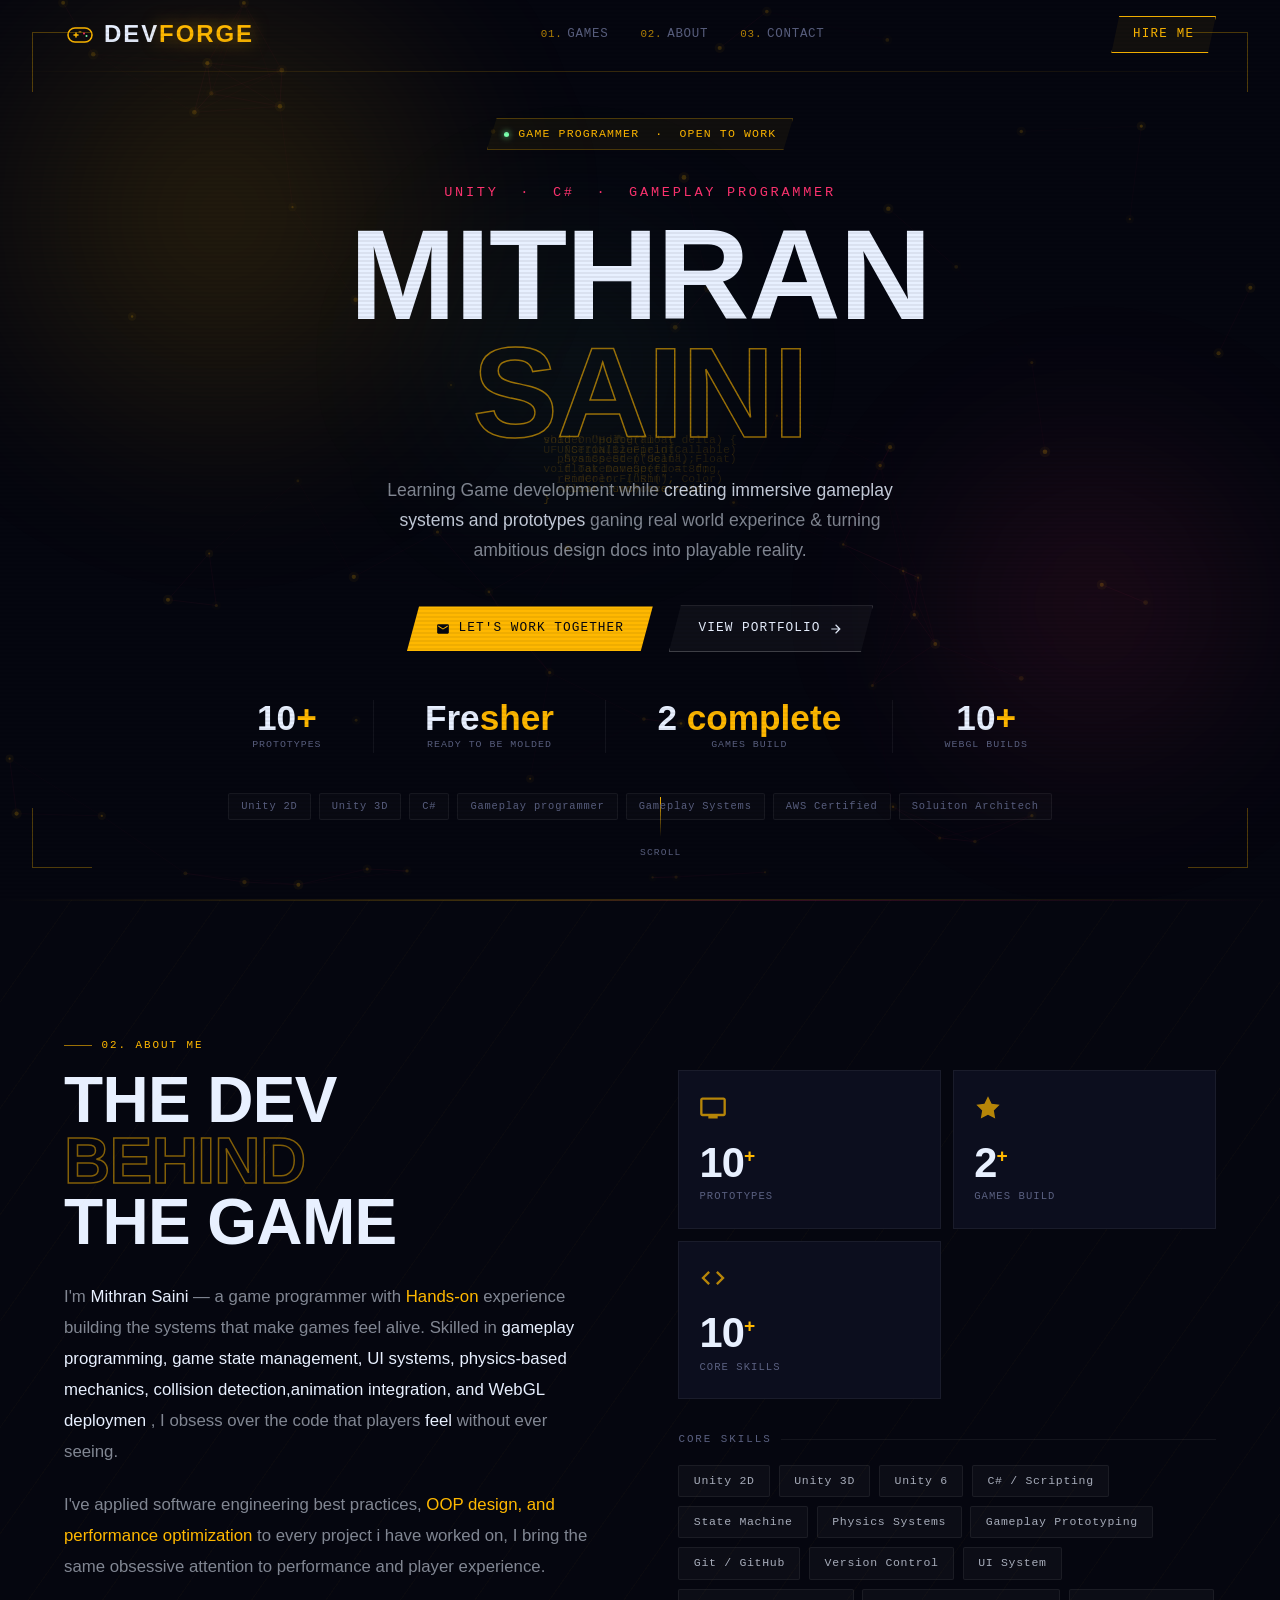
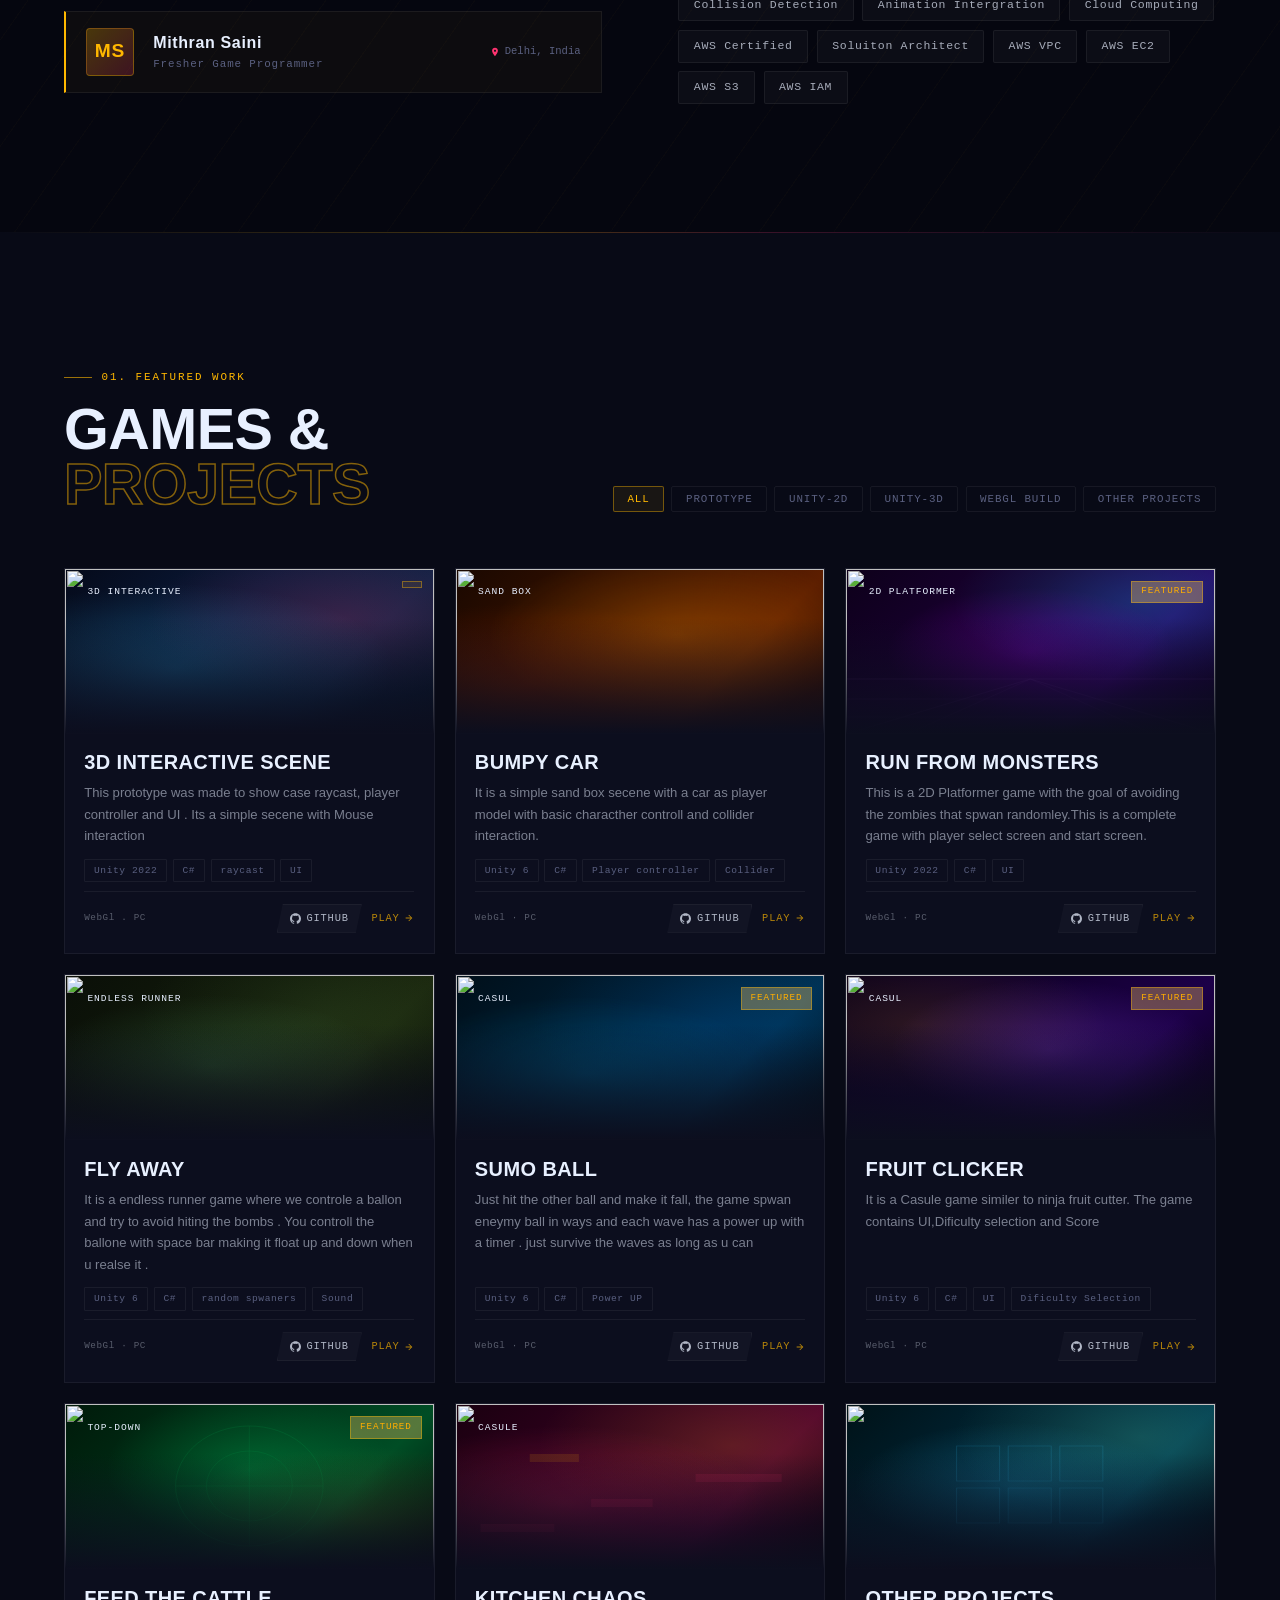
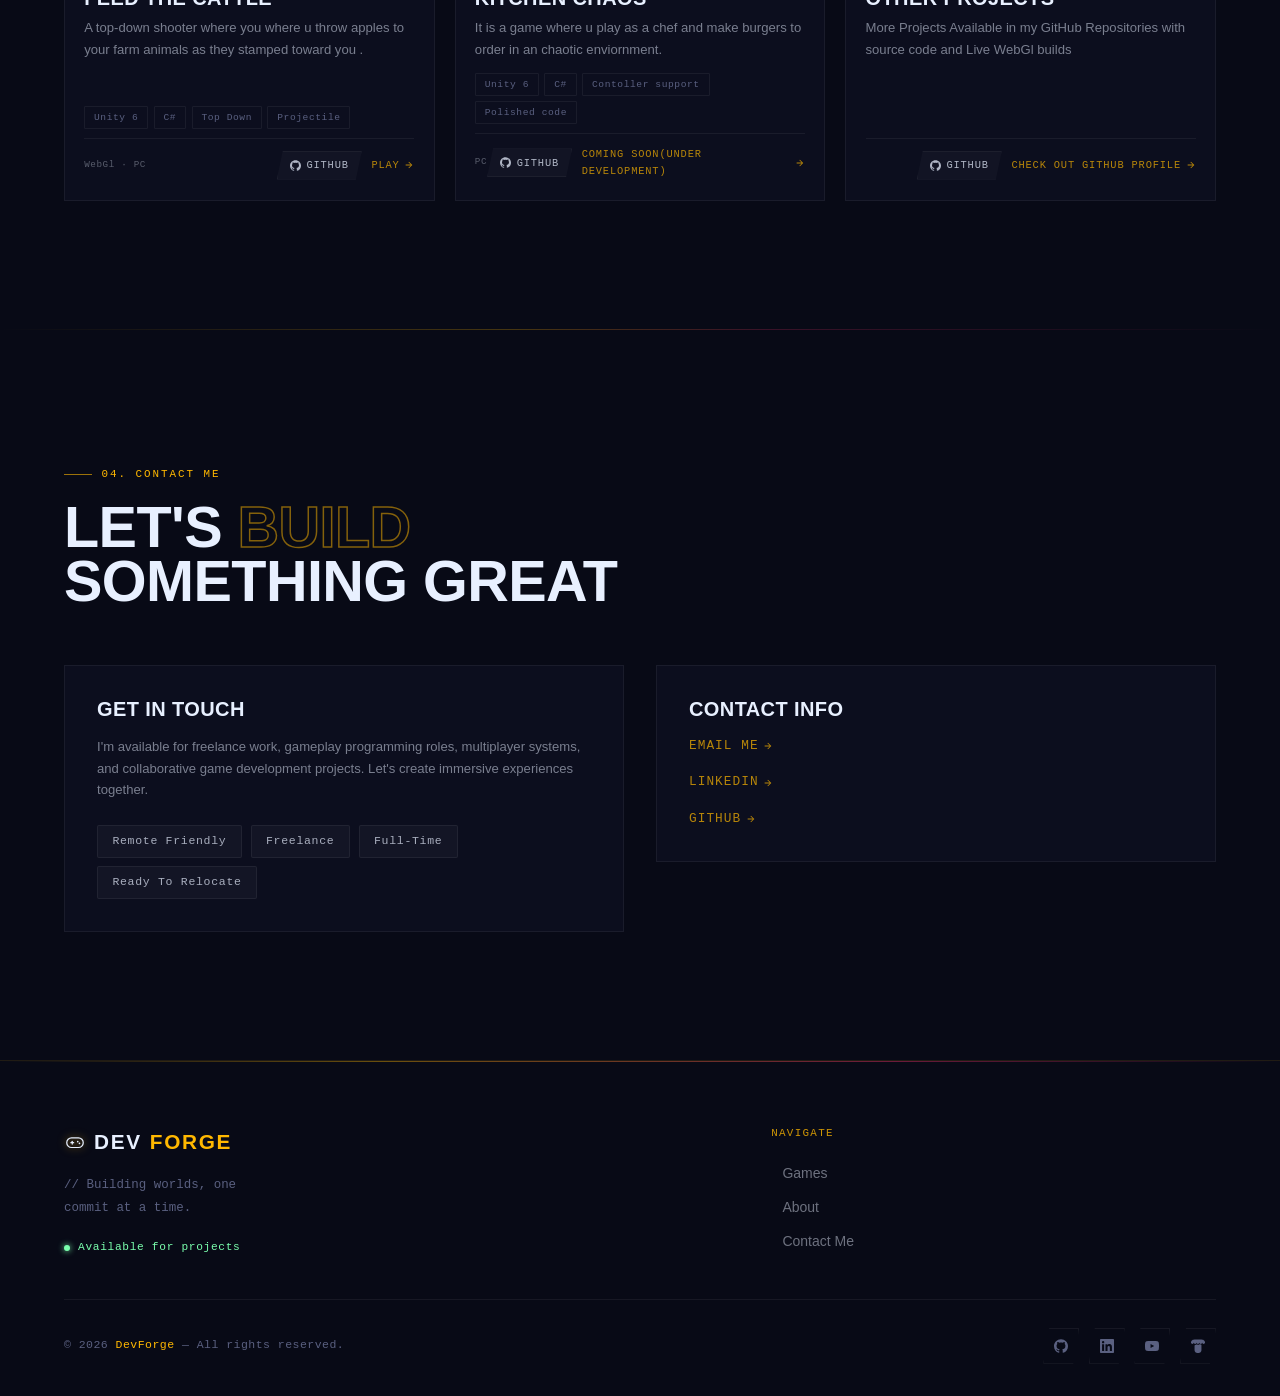
==== Game Developer Portfolio.html @ 1f2008fb "added files" ====
<!DOCTYPE html>
<!-- saved from url=(0036)file:///D:/Opera_Download/Index.html -->
<html lang="en"><head><meta http-equiv="Content-Type" content="text/html; charset=UTF-8">
    
    <meta name="viewport" content="width=device-width, initial-scale=1.0">
    <title>Game Developer Portfolio</title>
    <link rel="preconnect" href="https://fonts.googleapis.com/">
    <link rel="preconnect" href="https://fonts.gstatic.com/" crossorigin="">
    <link href="file:///D:/Opera_Download/Game%20Developer%20Portfolio_files/css2" rel="stylesheet">

    <style>
      *,
      *::before,
      *::after {
        box-sizing: border-box;
        margin: 0;
        padding: 0;
      }

      :root {
        --bg: #05060f;
        --bg-2: #080a16;
        --bg-3: #0c0e1e;
        --accent: #ffb800;
        --accent-2: #ff3370;
        --accent-3: #7affad;
        --white: #e8f0ff;
        --muted: #5a6080;
        --border: rgba(255, 184, 0, 0.1);
        --border-w: rgba(255, 255, 255, 0.06);
        --font-head: "Rajdhani", sans-serif;
        --font-body: "Exo 2", sans-serif;
        --font-mono: "IBM Plex Mono", monospace;
        --nav-h: 70px;
      }

      html {
        scroll-behavior: smooth;
      }

      body {
        background: var(--bg);
        color: var(--white);
        font-family: var(--font-body);
        font-size: 16px;
        line-height: 1.6;
        overflow-x: hidden;
        -webkit-font-smoothing: antialiased;
      }

      /* ─── Scanlines overlay ─── */
      body::before {
        content: "";
        position: fixed;
        inset: 0;
        background: repeating-linear-gradient(
          0deg,
          transparent,
          transparent 2px,
          rgba(0, 0, 0, 0.06) 2px,
          rgba(0, 0, 0, 0.06) 4px
        );
        pointer-events: none;
        z-index: 9998;
      }

      /* ─── Corner bracket utility ─── */
      .bracket {
        position: relative;
      }
      .bracket::before,
      .bracket::after {
        content: "";
        position: absolute;
        width: 10px;
        height: 10px;
        border-color: var(--accent);
        border-style: solid;
        opacity: 0.5;
      }
      .bracket::before {
        top: 0;
        left: 0;
        border-width: 1px 0 0 1px;
      }
      .bracket::after {
        bottom: 0;
        right: 0;
        border-width: 0 1px 1px 0;
      }

      /* ═══════════════════════════════
       NAVBAR
    ═══════════════════════════════ */
      .navbar {
        position: fixed;
        top: 0;
        left: 0;
        right: 0;
        height: var(--nav-h);
        z-index: 1000;
        display: flex;
        align-items: center;
        justify-content: space-between;
        padding: 0 clamp(1.25rem, 5vw, 4rem);
        transition:
          background 0.4s,
          border-color 0.4s;
        border-bottom: 1px solid transparent;
      }

      .navbar.scrolled {
        background: rgba(5, 6, 15, 0.88);
        backdrop-filter: blur(20px);
        -webkit-backdrop-filter: blur(20px);
        border-color: var(--border);
      }

      /* ── Logo ── */
      .nav-logo {
        font-family: var(--font-head);
        font-size: 1.5rem;
        font-weight: 700;
        letter-spacing: 0.08em;
        text-transform: uppercase;
        text-decoration: none;
        color: var(--white);
        display: flex;
        align-items: center;
        gap: 0.5rem;
      }

      .logo-icon {
        width: 32px;
        height: 32px;
        position: relative;
        flex-shrink: 0;
      }
      .logo-icon svg {
        width: 100%;
        height: 100%;
      }

      .nav-logo .accent-text {
        color: var(--accent);
        text-shadow: 0 0 18px rgba(255, 184, 0, 0.5);
      }

      /* ── Links ── */
      .nav-links {
        display: flex;
        align-items: center;
        gap: 2rem;
        list-style: none;
      }
      .nav-links a {
        font-family: var(--font-mono);
        font-size: 0.78rem;
        font-weight: 400;
        letter-spacing: 0.06em;
        text-transform: uppercase;
        text-decoration: none;
        color: var(--muted);
        display: flex;
        align-items: center;
        gap: 0.3rem;
        transition: color 0.25s;
      }
      .nav-links a .num {
        color: var(--accent);
        opacity: 0.7;
        font-size: 0.68rem;
      }
      .nav-links a:hover {
        color: var(--white);
      }
      .nav-links a:hover .num {
        opacity: 1;
      }

      /* ── CTA ── */
      .nav-cta {
        font-family: var(--font-mono);
        font-size: 0.78rem;
        font-weight: 500;
        letter-spacing: 0.1em;
        text-transform: uppercase;
        text-decoration: none;
        color: var(--accent);
        padding: 0.5rem 1.3rem;
        border: 1px solid var(--accent);
        background: rgba(255, 184, 0, 0.06);
        clip-path: polygon(8px 0%, 100% 0%, calc(100% - 8px) 100%, 0% 100%);
        transition:
          background 0.25s,
          box-shadow 0.25s,
          transform 0.2s;
      }
      .nav-cta:hover {
        background: rgba(255, 184, 0, 0.15);
        box-shadow:
          0 0 20px rgba(255, 184, 0, 0.25),
          inset 0 0 20px rgba(255, 184, 0, 0.05);
        transform: translateY(-1px);
      }

      /* ── Hamburger ── */
      .hamburger {
        display: none;
        flex-direction: column;
        justify-content: center;
        gap: 5px;
        cursor: pointer;
        padding: 0.5rem;
        background: none;
        border: none;
      }
      .hamburger span {
        display: block;
        height: 1.5px;
        background: var(--white);
        border-radius: 0;
        transition:
          transform 0.3s,
          opacity 0.3s,
          width 0.3s;
        transform-origin: center;
      }
      .hamburger span:nth-child(1) {
        width: 22px;
      }
      .hamburger span:nth-child(2) {
        width: 15px;
      }
      .hamburger span:nth-child(3) {
        width: 22px;
      }
      .hamburger.open span:nth-child(1) {
        transform: translateY(6.5px) rotate(45deg);
        width: 22px;
      }
      .hamburger.open span:nth-child(2) {
        opacity: 0;
      }
      .hamburger.open span:nth-child(3) {
        transform: translateY(-6.5px) rotate(-45deg);
      }

      /* ── Mobile menu ── */
      .mobile-menu {
        display: none;
        position: fixed;
        inset: var(--nav-h) 0 0 0;
        background: rgba(5, 6, 15, 0.97);
        backdrop-filter: blur(24px);
        flex-direction: column;
        align-items: center;
        justify-content: center;
        gap: 2rem;
        z-index: 999;
        opacity: 0;
        transform: translateY(-10px);
        transition:
          opacity 0.3s,
          transform 0.3s;
        pointer-events: none;
      }
      .mobile-menu.open {
        opacity: 1;
        transform: none;
        pointer-events: auto;
      }
      .mobile-menu a {
        font-family: var(--font-head);
        font-size: 2.2rem;
        font-weight: 700;
        letter-spacing: 0.06em;
        text-transform: uppercase;
        text-decoration: none;
        color: var(--white);
        transition:
          color 0.2s,
          text-shadow 0.2s;
      }
      .mobile-menu a:hover {
        color: var(--accent);
        text-shadow: 0 0 20px rgba(255, 184, 0, 0.4);
      }

      /* ═══════════════════════════════
       HERO
    ═══════════════════════════════ */
      .hero {
        position: relative;
        min-height: 100svh;
        display: flex;
        align-items: center;
        justify-content: center;
        overflow: hidden;
        padding: calc(var(--nav-h) + 2rem) clamp(1.25rem, 5vw, 4rem) 4rem;
      }

      /* Hex dot grid canvas bg */
      .hero-canvas {
        position: absolute;
        inset: 0;
        width: 100%;
        height: 100%;
        opacity: 0.35;
      }

      /* Glow blobs */
      .hero-glow {
        position: absolute;
        border-radius: 50%;
        pointer-events: none;
      }
      .hero-glow-1 {
        width: min(700px, 100vw);
        height: min(700px, 100vw);
        background: radial-gradient(
          circle,
          rgba(255, 184, 0, 0.14) 0%,
          transparent 65%
        );
        top: -15%;
        left: -10%;
        filter: blur(60px);
        animation: ghover1 16s ease-in-out infinite alternate;
      }
      .hero-glow-2 {
        width: min(500px, 90vw);
        height: min(500px, 90vw);
        background: radial-gradient(
          circle,
          rgba(255, 51, 112, 0.12) 0%,
          transparent 65%
        );
        bottom: 5%;
        right: -5%;
        filter: blur(70px);
        animation: ghover2 20s ease-in-out infinite alternate;
      }
      .hero-glow-3 {
        width: min(400px, 80vw);
        height: min(400px, 80vw);
        background: radial-gradient(
          circle,
          rgba(122, 255, 173, 0.08) 0%,
          transparent 65%
        );
        top: 40%;
        left: 45%;
        transform: translate(-50%, -50%);
        filter: blur(80px);
        animation: ghover3 25s ease-in-out infinite alternate;
      }

      @keyframes ghover1 {
        from {
          transform: translate(0, 0);
        }
        to {
          transform: translate(40px, 50px);
        }
      }
      @keyframes ghover2 {
        from {
          transform: translate(0, 0);
        }
        to {
          transform: translate(-50px, -30px);
        }
      }
      @keyframes ghover3 {
        from {
          transform: translate(-50%, -50%) scale(1);
        }
        to {
          transform: translate(-45%, -55%) scale(1.2);
        }
      }

      /* Corner decorations */
      .hero-corner {
        position: absolute;
        width: 60px;
        height: 60px;
        border-color: rgba(255, 184, 0, 0.3);
        border-style: solid;
        pointer-events: none;
      }
      .hero-corner.tl {
        top: 2rem;
        left: 2rem;
        border-width: 1px 0 0 1px;
      }
      .hero-corner.tr {
        top: 2rem;
        right: 2rem;
        border-width: 1px 1px 0 0;
      }
      .hero-corner.bl {
        bottom: 2rem;
        left: 2rem;
        border-width: 0 0 1px 1px;
      }
      .hero-corner.br {
        bottom: 2rem;
        right: 2rem;
        border-width: 0 1px 1px 0;
      }

      /* Horizontal rule lines */
      .hero-hline {
        position: absolute;
        left: 0;
        right: 0;
        height: 1px;
        background: linear-gradient(
          90deg,
          transparent,
          rgba(255, 184, 0, 0.2),
          transparent
        );
        pointer-events: none;
      }
      .hero-hline.top {
        top: calc(var(--nav-h) + 1px);
      }
      .hero-hline.bot {
        bottom: 0;
      }

      /* ── Floating code fragments ── */
      .hero-code-frag {
        position: absolute;
        font-family: var(--font-mono);
        font-size: clamp(0.55rem, 1vw, 0.72rem);
        color: rgba(255, 184, 0, 0.12);
        pointer-events: none;
        white-space: nowrap;
        line-height: 1.7;
        animation: fragFloat 18s ease-in-out infinite alternate;
      }
      .hero-code-frag:nth-child(1) {
        top: 18%;
        left: 3%;
        animation-duration: 20s;
      }
      .hero-code-frag:nth-child(2) {
        top: 62%;
        left: 2%;
        animation-duration: 24s;
        animation-delay: -6s;
      }
      .hero-code-frag:nth-child(3) {
        top: 22%;
        right: 3%;
        animation-duration: 22s;
        animation-delay: -4s;
      }
      .hero-code-frag:nth-child(4) {
        top: 68%;
        right: 2%;
        animation-duration: 19s;
        animation-delay: -10s;
      }
      @keyframes fragFloat {
        from {
          transform: translateY(0px);
          opacity: 0.7;
        }
        to {
          transform: translateY(-18px);
          opacity: 1;
        }
      }

      /* ── Scroll indicator ── */
      .hero-scroll {
        position: absolute;
        bottom: 2.5rem;
        left: 50%;
        transform: translateX(-50%);
        display: flex;
        flex-direction: column;
        align-items: center;
        gap: 0.5rem;
        font-family: var(--font-mono);
        font-size: 0.6rem;
        letter-spacing: 0.12em;
        text-transform: uppercase;
        color: var(--muted);
        animation: fadeInUp 0.8s ease 1.6s both;
      }
      .scroll-line {
        width: 1px;
        height: 40px;
        background: linear-gradient(to bottom, var(--accent), transparent);
        animation: scrollPulse 1.8s ease-in-out infinite;
      }
      @keyframes scrollPulse {
        0%,
        100% {
          opacity: 0.3;
          transform: scaleY(1);
        }
        50% {
          opacity: 1;
          transform: scaleY(1.1);
        }
      }

      /* ── Hero content wrapper ── */
      .hero-content {
        position: relative;
        z-index: 2;
        display: flex;
        flex-direction: column;
        align-items: center;
        text-align: center;
        max-width: 860px;
        width: 100%;
        gap: 0;
      }

      /* ── Badge ── */
      .hero-badge {
        display: inline-flex;
        align-items: center;
        gap: 0.6rem;
        font-family: var(--font-mono);
        font-size: 0.72rem;
        letter-spacing: 0.1em;
        text-transform: uppercase;
        color: var(--accent);
        border: 1px solid rgba(255, 184, 0, 0.25);
        padding: 0.38rem 1rem;
        background: rgba(255, 184, 0, 0.05);
        clip-path: polygon(10px 0%, 100% 0%, calc(100% - 10px) 100%, 0% 100%);
        margin-bottom: 2rem;
        animation: fadeInDown 0.7s ease 0.1s both;
      }
      .hero-badge-dot {
        width: 5px;
        height: 5px;
        border-radius: 50%;
        background: var(--accent-3);
        box-shadow: 0 0 6px var(--accent-3);
        animation: blink 1.8s ease-in-out infinite;
      }

      /* ── Eyebrow role label ── */
      .hero-role {
        font-family: var(--font-mono);
        font-size: clamp(0.7rem, 1.5vw, 0.85rem);
        color: var(--accent-2);
        letter-spacing: 0.2em;
        text-transform: uppercase;
        margin-bottom: 0.75rem;
        animation: fadeInUp 0.7s ease 0.25s both;
      }

      /* ── Name headline ── */
      .hero-name {
        font-family: var(--font-head);
        font-size: clamp(3.8rem, 10vw, 9rem);
        font-weight: 700;
        line-height: 0.92;
        letter-spacing: -0.01em;
        text-transform: uppercase;
        color: var(--white);
        margin-bottom: 1.5rem;
        animation: fadeInUp 0.8s ease 0.35s both;
      }
      .hero-name .line-1 {
        display: block;
      }
      .hero-name .line-2 {
        display: block;
        -webkit-text-stroke: 1.5px rgba(255, 184, 0, 0.6);
        color: transparent;
        position: relative;
      }
      /* Glitch flicker on last name */
      .hero-name .line-2 {
        animation:
          fadeInUp 0.8s ease 0.35s both,
          glitch 6s ease 2s infinite;
      }
      @keyframes glitch {
        0%,
        94%,
        100% {
          -webkit-text-stroke-color: rgba(255, 184, 0, 0.6);
          transform: none;
        }
        95% {
          -webkit-text-stroke-color: rgba(255, 51, 112, 0.9);
          transform: translate(-2px, 0);
        }
        96% {
          -webkit-text-stroke-color: rgba(122, 255, 173, 0.9);
          transform: translate(2px, 0);
        }
        97% {
          -webkit-text-stroke-color: rgba(255, 184, 0, 0.6);
          transform: none;
        }
      }

      /* ── One-liner description ── */
      .hero-desc {
        font-family: var(--font-body);
        font-size: clamp(0.95rem, 2vw, 1.1rem);
        font-weight: 300;
        color: rgba(232, 240, 255, 0.55);
        max-width: 56ch;
        line-height: 1.7;
        margin-bottom: 2.5rem;
        animation: fadeInUp 0.7s ease 0.55s both;
      }
      .hero-desc em {
        font-style: normal;
        color: rgba(232, 240, 255, 0.85);
        font-weight: 400;
      }

      /* ── Buttons ── */
      .hero-btns {
        display: flex;
        align-items: center;
        gap: 1rem;
        flex-wrap: wrap;
        justify-content: center;
        margin-bottom: 3rem;
        animation: fadeInUp 0.7s ease 0.7s both;
      }

      .btn-primary {
        display: inline-flex;
        align-items: center;
        gap: 0.55rem;
        font-family: var(--font-mono);
        font-size: 0.8rem;
        font-weight: 500;
        letter-spacing: 0.08em;
        text-transform: uppercase;
        text-decoration: none;
        color: var(--bg);
        background: var(--accent);
        padding: 0.75rem 1.8rem;
        clip-path: polygon(12px 0%, 100% 0%, calc(100% - 12px) 100%, 0% 100%);
        transition:
          background 0.25s,
          box-shadow 0.25s,
          transform 0.2s;
        position: relative;
        overflow: hidden;
      }
      .btn-primary::before {
        content: "";
        position: absolute;
        inset: 0;
        background: linear-gradient(
          135deg,
          rgba(255, 255, 255, 0.2),
          transparent
        );
        opacity: 0;
        transition: opacity 0.25s;
      }
      .btn-primary:hover {
        background: #ffc933;
        box-shadow:
          0 0 30px rgba(255, 184, 0, 0.45),
          0 0 60px rgba(255, 184, 0, 0.15);
        transform: translateY(-2px);
      }
      .btn-primary:hover::before {
        opacity: 1;
      }

      .btn-secondary {
        display: inline-flex;
        align-items: center;
        gap: 0.55rem;
        font-family: var(--font-mono);
        font-size: 0.8rem;
        font-weight: 500;
        letter-spacing: 0.08em;
        text-transform: uppercase;
        text-decoration: none;
        color: var(--white);
        border: 1px solid rgba(255, 255, 255, 0.2);
        padding: 0.75rem 1.8rem;
        clip-path: polygon(12px 0%, 100% 0%, calc(100% - 12px) 100%, 0% 100%);
        background: rgba(255, 255, 255, 0.04);
        transition:
          border-color 0.25s,
          background 0.25s,
          transform 0.2s;
      }
      .btn-secondary:hover {
        border-color: rgba(255, 255, 255, 0.5);
        background: rgba(255, 255, 255, 0.08);
        transform: translateY(-2px);
      }
      .btn-icon {
        width: 14px;
        height: 14px;
        flex-shrink: 0;
        fill: currentColor;
      }

      /* ── Tech tags row ── */
      .hero-tags {
        display: flex;
        flex-wrap: wrap;
        justify-content: center;
        gap: 0.5rem;
        animation: fadeInUp 0.7s ease 0.9s both;
      }
      .hero-tag {
        font-family: var(--font-mono);
        font-size: 0.65rem;
        letter-spacing: 0.08em;
        color: var(--muted);
        border: 1px solid var(--border-w);
        padding: 0.28rem 0.75rem;
        border-radius: 2px;
        background: rgba(255, 255, 255, 0.02);
        transition:
          color 0.2s,
          border-color 0.2s;
      }
      .hero-tag:hover {
        color: var(--accent);
        border-color: rgba(255, 184, 0, 0.3);
      }

      /* ── Stats row ── */
      .hero-stats {
        display: flex;
        gap: clamp(1.5rem, 4vw, 3.5rem);
        flex-wrap: wrap;
        justify-content: center;
        margin-bottom: 2.5rem;
        animation: fadeInUp 0.7s ease 0.8s both;
      }
      .stat-item {
        display: flex;
        flex-direction: column;
        align-items: center;
        gap: 0.1rem;
      }
      .stat-num {
        font-family: var(--font-head);
        font-size: clamp(1.6rem, 3vw, 2.2rem);
        font-weight: 700;
        color: var(--white);
        line-height: 1;
      }
      .stat-num .stat-accent {
        color: var(--accent);
      }
      .stat-label {
        font-family: var(--font-mono);
        font-size: 0.62rem;
        color: var(--muted);
        letter-spacing: 0.1em;
        text-transform: uppercase;
      }
      .stat-divider {
        width: 1px;
        align-self: stretch;
        background: var(--border-w);
      }

      /* ── Shared fade animations ── */
      @keyframes fadeInDown {
        from {
          opacity: 0;
          transform: translateY(-16px);
        }
        to {
          opacity: 1;
          transform: translateY(0);
        }
      }
      @keyframes fadeInUp {
        from {
          opacity: 0;
          transform: translateY(20px);
        }
        to {
          opacity: 1;
          transform: translateY(0);
        }
      }

      /* ── Responsive ── */
      @media (max-width: 640px) {
        .hero-name {
          letter-spacing: -0.02em;
        }
        .hero-code-frag {
          display: none;
        }
        .stat-divider {
          display: none;
        }
        .hero-stats {
          gap: 1.5rem;
        }
        .btn-primary,
        .btn-secondary {
          font-size: 0.72rem;
          padding: 0.65rem 1.3rem;
        }
      }

      /* ═══════════════════════════════
       ABOUT
    ═══════════════════════════════ */
      .about {
        position: relative;
        padding: clamp(5rem, 10vw, 9rem) clamp(1.25rem, 5vw, 4rem);
        overflow: hidden;
      }

      /* faint diagonal stripe texture */
      .about::before {
        content: "";
        position: absolute;
        inset: 0;
        background: repeating-linear-gradient(
          -55deg,
          transparent,
          transparent 60px,
          rgba(255, 184, 0, 0.018) 60px,
          rgba(255, 184, 0, 0.018) 61px
        );
        pointer-events: none;
      }

      /* top separator line */
      .about::after {
        content: "";
        position: absolute;
        top: 0;
        left: 0;
        right: 0;
        height: 1px;
        background: linear-gradient(
          90deg,
          transparent,
          rgba(255, 184, 0, 0.25) 40%,
          rgba(255, 51, 112, 0.2) 60%,
          transparent
        );
      }

      .about-inner {
        max-width: 1200px;
        margin: 0 auto;
      }

      /* ── Section label ── */
      .section-label {
        display: inline-flex;
        align-items: center;
        gap: 0.6rem;
        font-family: var(--font-mono);
        font-size: 0.68rem;
        letter-spacing: 0.18em;
        text-transform: uppercase;
        color: var(--accent);
        margin-bottom: 1rem;
        opacity: 0;
        transform: translateY(14px);
        transition:
          opacity 0.6s ease,
          transform 0.6s ease;
      }
      .section-label.in-view {
        opacity: 1;
        transform: none;
      }
      .section-label::before {
        content: "";
        display: block;
        width: 28px;
        height: 1px;
        background: var(--accent);
        opacity: 0.6;
      }

      /* ── Two-column layout ── */
      .about-grid {
        display: grid;
        grid-template-columns: 1fr 1fr;
        gap: clamp(3rem, 6vw, 7rem);
        align-items: start;
      }

      /* ── Left: bio ── */
      .about-left {
      }

      .about-heading {
        font-family: var(--font-head);
        font-size: clamp(2.4rem, 5vw, 4rem);
        font-weight: 700;
        line-height: 0.95;
        letter-spacing: -0.01em;
        text-transform: uppercase;
        margin-bottom: 1.75rem;
        opacity: 0;
        transform: translateY(18px);
        transition:
          opacity 0.65s ease 0.1s,
          transform 0.65s ease 0.1s;
      }
      .about-heading.in-view {
        opacity: 1;
        transform: none;
      }
      .about-heading .outline {
        -webkit-text-stroke: 1.5px rgba(255, 184, 0, 0.5);
        color: transparent;
      }

      .about-bio {
        font-family: var(--font-body);
        font-size: clamp(0.95rem, 1.6vw, 1.05rem);
        font-weight: 300;
        color: rgba(232, 240, 255, 0.55);
        line-height: 1.85;
        margin-bottom: 1.4rem;
        opacity: 0;
        transform: translateY(16px);
        transition:
          opacity 0.65s ease 0.2s,
          transform 0.65s ease 0.2s;
      }
      .about-bio.in-view {
        opacity: 1;
        transform: none;
      }
      .about-bio em {
        font-style: normal;
        color: var(--white);
        font-weight: 400;
      }
      .about-bio strong {
        color: var(--accent);
        font-weight: 500;
      }

      /* Signature / identity strip */
      .about-identity {
        display: flex;
        align-items: center;
        gap: 1.2rem;
        padding: 1rem 1.25rem;
        border: 1px solid var(--border-w);
        border-left: 2px solid var(--accent);
        background: rgba(255, 184, 0, 0.03);
        margin-top: 1.75rem;
        opacity: 0;
        transform: translateY(14px);
        transition:
          opacity 0.6s ease 0.35s,
          transform 0.6s ease 0.35s;
      }
      .about-identity.in-view {
        opacity: 1;
        transform: none;
      }
      .about-avatar {
        width: 48px;
        height: 48px;
        border-radius: 4px;
        background: linear-gradient(
          135deg,
          rgba(255, 184, 0, 0.25),
          rgba(255, 51, 112, 0.2)
        );
        border: 1px solid rgba(255, 184, 0, 0.3);
        display: grid;
        place-items: center;
        flex-shrink: 0;
        font-family: var(--font-head);
        font-size: 1.2rem;
        font-weight: 700;
        color: var(--accent);
        letter-spacing: 0.04em;
      }
      .about-identity-text {
      }
      .about-identity-name {
        font-family: var(--font-head);
        font-size: 1rem;
        font-weight: 700;
        letter-spacing: 0.04em;
        color: var(--white);
      }
      .about-identity-role {
        font-family: var(--font-mono);
        font-size: 0.68rem;
        color: var(--muted);
        letter-spacing: 0.08em;
      }
      .about-identity-loc {
        margin-left: auto;
        font-family: var(--font-mono);
        font-size: 0.66rem;
        color: var(--muted);
        display: flex;
        align-items: center;
        gap: 0.3rem;
      }
      .about-identity-loc svg {
        width: 10px;
        height: 10px;
        fill: var(--accent-2);
        flex-shrink: 0;
      }

      /* ── Right: stats + skills ── */
      .about-right {
      }

      /* Project / stat cards */
      .about-stat-grid {
        display: grid;
        grid-template-columns: 1fr 1fr;
        gap: 0.75rem;
        margin-bottom: 2rem;
      }

      .stat-card {
        position: relative;
        padding: 1.4rem 1.25rem;
        border: 1px solid var(--border-w);
        background: var(--bg-3);
        overflow: hidden;
        opacity: 0;
        transform: translateY(18px);
        transition:
          opacity 0.55s ease,
          transform 0.55s ease,
          border-color 0.25s,
          box-shadow 0.25s;
        cursor: default;
      }
      .stat-card.in-view {
        opacity: 1;
        transform: none;
      }
      .stat-card:nth-child(1) {
        transition-delay: 0.1s;
      }
      .stat-card:nth-child(2) {
        transition-delay: 0.2s;
      }
      .stat-card:nth-child(3) {
        transition-delay: 0.3s;
      }
      .stat-card:nth-child(4) {
        transition-delay: 0.4s;
      }

      .stat-card:hover {
        border-color: rgba(255, 184, 0, 0.2);
        box-shadow:
          0 0 24px rgba(255, 184, 0, 0.06),
          inset 0 0 24px rgba(255, 184, 0, 0.03);
      }
      /* accent bar */
      .stat-card::before {
        content: "";
        position: absolute;
        top: 0;
        left: 0;
        right: 0;
        height: 2px;
        background: linear-gradient(90deg, var(--accent), transparent);
        opacity: 0;
        transition: opacity 0.3s;
      }
      .stat-card:hover::before {
        opacity: 1;
      }
      /* corner glow */
      .stat-card::after {
        content: "";
        position: absolute;
        bottom: -20px;
        right: -20px;
        width: 80px;
        height: 80px;
        border-radius: 50%;
        background: radial-gradient(
          circle,
          rgba(255, 184, 0, 0.08),
          transparent 70%
        );
        opacity: 0;
        transition: opacity 0.3s;
      }
      .stat-card:hover::after {
        opacity: 1;
      }

      .stat-card-icon {
        width: 28px;
        height: 28px;
        margin-bottom: 0.8rem;
        fill: var(--accent);
        opacity: 0.7;
      }
      .stat-card-num {
        font-family: var(--font-head);
        font-size: 2.6rem;
        font-weight: 700;
        line-height: 1;
        color: var(--white);
        letter-spacing: -0.02em;
      }
      .stat-card-num sup {
        font-size: 1.2rem;
        color: var(--accent);
        vertical-align: super;
        font-weight: 600;
      }
      .stat-card-label {
        font-family: var(--font-mono);
        font-size: 0.66rem;
        letter-spacing: 0.1em;
        text-transform: uppercase;
        color: var(--muted);
        margin-top: 0.3rem;
      }

      /* ── Skills list ── */
      .skills-heading {
        font-family: var(--font-mono);
        font-size: 0.68rem;
        letter-spacing: 0.18em;
        text-transform: uppercase;
        color: var(--muted);
        margin-bottom: 1rem;
        display: flex;
        align-items: center;
        gap: 0.6rem;
        opacity: 0;
        transform: translateY(10px);
        transition:
          opacity 0.5s ease 0.45s,
          transform 0.5s ease 0.45s;
      }
      .skills-heading.in-view {
        opacity: 1;
        transform: none;
      }
      .skills-heading::after {
        content: "";
        flex: 1;
        height: 1px;
        background: var(--border-w);
      }

      .skills-list {
        display: flex;
        flex-wrap: wrap;
        gap: 0.55rem;
        opacity: 0;
        transform: translateY(10px);
        transition:
          opacity 0.55s ease 0.5s,
          transform 0.55s ease 0.5s;
      }
      .skills-list.in-view {
        opacity: 1;
        transform: none;
      }

      .skill-pill {
        font-family: var(--font-mono);
        font-size: 0.72rem;
        letter-spacing: 0.06em;
        color: rgba(232, 240, 255, 0.7);
        border: 1px solid var(--border-w);
        padding: 0.38rem 0.9rem;
        background: rgba(255, 255, 255, 0.03);
        border-radius: 2px;
        transition:
          color 0.2s,
          border-color 0.2s,
          background 0.2s;
        cursor: default;
      }
      .skill-pill:hover {
        color: var(--accent);
        border-color: rgba(255, 184, 0, 0.35);
        background: rgba(255, 184, 0, 0.06);
      }

      /* ── Responsive ── */
      @media (max-width: 860px) {
        .about-grid {
          grid-template-columns: 1fr;
          gap: 3rem;
        }
      }

      /* ═══════════════════════════════
       PROJECTS
    ═══════════════════════════════ */
      .projects {
        position: relative;
        padding: clamp(5rem, 10vw, 9rem) clamp(1.25rem, 5vw, 4rem);
        background: var(--bg-2);
        overflow: hidden;
      }
      .projects::after {
        content: "";
        position: absolute;
        top: 0;
        left: 0;
        right: 0;
        height: 1px;
        background: linear-gradient(
          90deg,
          transparent,
          rgba(255, 184, 0, 0.25) 40%,
          rgba(255, 51, 112, 0.2) 60%,
          transparent
        );
      }
      .projects-inner {
        max-width: 1200px;
        margin: 0 auto;
      }

      .projects-header {
        display: flex;
        align-items: flex-end;
        justify-content: space-between;
        gap: 1.5rem;
        flex-wrap: wrap;
        margin-bottom: 3.5rem;
      }
      .projects-heading {
        font-family: var(--font-head);
        font-size: clamp(2.2rem, 4.5vw, 3.6rem);
        font-weight: 700;
        line-height: 0.95;
        letter-spacing: -0.01em;
        text-transform: uppercase;
        opacity: 0;
        transform: translateY(18px);
        transition:
          opacity 0.65s ease 0.1s,
          transform 0.65s ease 0.1s;
      }
      .projects-heading.in-view {
        opacity: 1;
        transform: none;
      }
      .projects-heading .outline {
        -webkit-text-stroke: 1.5px rgba(255, 184, 0, 0.5);
        color: transparent;
      }

      .projects-filter {
        display: flex;
        gap: 0.45rem;
        flex-wrap: wrap;
        opacity: 0;
        transform: translateY(12px);
        transition:
          opacity 0.55s ease 0.25s,
          transform 0.55s ease 0.25s;
      }
      .projects-filter.in-view {
        opacity: 1;
        transform: none;
      }
      .filter-btn {
        font-family: var(--font-mono);
        font-size: 0.68rem;
        letter-spacing: 0.08em;
        text-transform: uppercase;
        color: var(--muted);
        border: 1px solid var(--border-w);
        background: none;
        padding: 0.35rem 0.85rem;
        cursor: pointer;
        border-radius: 2px;
        transition:
          color 0.2s,
          border-color 0.2s,
          background 0.2s;
      }
      .filter-btn:hover,
      .filter-btn.active {
        color: var(--accent);
        border-color: rgba(255, 184, 0, 0.4);
        background: rgba(255, 184, 0, 0.07);
      }

      /* ── Project cards grid ── */
      .projects-grid {
        display: grid;
        grid-template-columns: repeat(3, 1fr);
        gap: 1.25rem;
      }
      @media (max-width: 960px) {
        .projects-grid {
          grid-template-columns: repeat(2, 1fr);
        }
      }
      @media (max-width: 560px) {
        .projects-grid {
          grid-template-columns: 1fr;
        }
      }

      .project-card {
        background: var(--bg-3);
        border: 1px solid var(--border-w);
        overflow: hidden;
        display: flex;
        flex-direction: column;
        opacity: 0;
        transform: translateY(22px);
        transition:
          opacity 0.55s ease,
          transform 0.55s ease,
          border-color 0.25s,
          box-shadow 0.25s;
        cursor: default;
      }
      .project-card.in-view {
        opacity: 1;
        transform: none;
      }
      .project-card:nth-child(1) {
        transition-delay: 0.05s;
      }
      .project-card:nth-child(2) {
        transition-delay: 0.12s;
      }
      .project-card:nth-child(3) {
        transition-delay: 0.19s;
      }
      .project-card:nth-child(4) {
        transition-delay: 0.26s;
      }
      .project-card:nth-child(5) {
        transition-delay: 0.33s;
      }
      .project-card:nth-child(6) {
        transition-delay: 0.4s;
      }
      .project-card:hover {
        border-color: rgba(255, 184, 0, 0.22);
        box-shadow:
          0 8px 40px rgba(0, 0, 0, 0.4),
          0 0 0 1px rgba(255, 184, 0, 0.06);
        transform: translateY(-4px);
      }
      .project-card.in-view:hover {
        transform: translateY(-4px);
      }

      /* card art / thumbnail */
      .card-art {
        height: 165px;
        position: relative;
        overflow: hidden;
        flex-shrink: 0;
      }
      .card-art-bg {
        position: absolute;
        inset: 0;
        background-size: cover;
        background-position: center;
        transition: transform 0.5s ease;
      }
      .project-card:hover .card-art-bg {
        transform: scale(1.06);
      }
      .card-art-overlay {
        position: absolute;
        inset: 0;
        background: linear-gradient(
          to bottom,
          transparent 30%,
          var(--bg-3) 100%
        );
      }
      .card-genre-badge {
        position: absolute;
        top: 0.75rem;
        left: 0.75rem;
        font-family: var(--font-mono);
        font-size: 0.6rem;
        letter-spacing: 0.1em;
        text-transform: uppercase;
        padding: 0.22rem 0.65rem;
        border-radius: 2px;
        z-index: 11;
      }
      .card-featured {
        position: absolute;
        top: 0.75rem;
        right: 0.75rem;
        font-family: var(--font-mono);
        font-size: 0.58rem;
        letter-spacing: 0.1em;
        color: var(--accent);
        border: 1px solid rgba(255, 184, 0, 0.4);
        padding: 0.18rem 0.55rem;
        background: rgba(255, 184, 0, 0.08);
        z-index: 11;
      }

      /* card body */
      .card-body {
        padding: 1.1rem 1.2rem 1.3rem;
        display: flex;
        flex-direction: column;
        flex: 1;
        gap: 0.55rem;
      }
      .card-title {
        font-family: var(--font-head);
        font-size: 1.25rem;
        font-weight: 700;
        letter-spacing: 0.02em;
        text-transform: uppercase;
        color: var(--white);
        line-height: 1.1;
      }
      .card-desc {
        font-family: var(--font-body);
        font-size: 0.82rem;
        font-weight: 300;
        color: rgba(232, 240, 255, 0.5);
        line-height: 1.65;
        flex: 1;
      }
      .card-tags {
        display: flex;
        flex-wrap: wrap;
        gap: 0.35rem;
        margin-top: 0.2rem;
      }
      .card-tag {
        font-family: var(--font-mono);
        font-size: 0.6rem;
        letter-spacing: 0.06em;
        color: var(--muted);
        border: 1px solid var(--border-w);
        padding: 0.18rem 0.55rem;
        border-radius: 1px;
      }
      .card-footer {
        display: flex;
        align-items: center;
        justify-content: space-between;
        padding-top: 0.75rem;
        border-top: 1px solid var(--border-w);
        margin-top: auto;
      }
      .card-platforms {
        display: flex;
        gap: 0.4rem;
        align-items: center;
      }
      .platform-chip {
        font-family: var(--font-mono);
        font-size: 0.58rem;
        letter-spacing: 0.06em;
        color: rgba(232, 240, 255, 0.35);
      }
      .card-link {
        font-family: var(--font-mono);
        font-size: 0.65rem;
        letter-spacing: 0.08em;
        text-transform: uppercase;
        color: var(--accent);
        text-decoration: none;
        display: flex;
        align-items: center;
        gap: 0.3rem;
        transition:
          gap 0.2s,
          opacity 0.2s;
        opacity: 0.7;
      }
      .card-link:hover {
        gap: 0.5rem;
        opacity: 1;
      }
      .card-link svg {
        width: 10px;
        height: 10px;
        fill: currentColor;
      }
      .card-github {
        display: inline-flex;
        align-items: center;
        gap: 0.35rem;
        font-family: var(--font-mono);
        font-size: 0.65rem;
        letter-spacing: 0.08em;
        text-transform: uppercase;
        color: var(--white);
        text-decoration: none;
        padding: 0.32rem 0.75rem;
        border: 1px solid var(--border-w);
        background: rgba(255, 255, 255, 0.04);
        clip-path: polygon(6px 0%, 100% 0%, calc(100% - 6px) 100%, 0% 100%);
        transition:
          color 0.2s,
          border-color 0.2s,
          background 0.2s,
          box-shadow 0.2s;
        opacity: 0.75;
      }
      .card-github:hover {
        color: var(--accent);
        border-color: rgba(255, 184, 0, 0.4);
        background: rgba(255, 184, 0, 0.08);
        box-shadow: 0 0 10px rgba(255, 184, 0, 0.15);
        opacity: 1;
      }
      .card-github svg {
        width: 11px;
        height: 11px;
        fill: currentColor;
        flex-shrink: 0;
      }
      .card-footer-actions {
        display: flex;
        align-items: center;
        gap: 0.6rem;
      }

      /* ═══════════════════════════════
       FOOTER
    ═══════════════════════════════ */
      footer {
        background: var(--bg-2);
        border-top: 1px solid var(--border);
        padding: 4rem clamp(1.25rem, 5vw, 4rem) 2rem;
        position: relative;
      }

      footer::before {
        content: "";
        position: absolute;
        top: 0;
        left: 0;
        right: 0;
        height: 1px;
        background: linear-gradient(
          90deg,
          transparent 0%,
          var(--accent) 30%,
          var(--accent-2) 70%,
          transparent 100%
        );
        opacity: 0.4;
      }

      .footer-inner {
        max-width: 1200px;
        margin: 0 auto;
        display: grid;
        grid-template-columns: 1.5fr 1fr;
        gap: 2.5rem;
      }

      /* Brand */
      .footer-brand .logo {
        font-family: var(--font-head);
        font-size: 1.3rem;
        font-weight: 700;
        letter-spacing: 0.08em;
        text-transform: uppercase;
        color: var(--white);
        display: flex;
        align-items: center;
        gap: 0.5rem;
        margin-bottom: 1rem;
        text-decoration: none;
      }
      .footer-brand .logo .accent-text {
        color: var(--accent);
      }
      .footer-brand .logo .logo-icon-sm {
        width: 22px;
        height: 22px;
        fill: var(--accent);
        filter: drop-shadow(0 0 4px rgba(255, 184, 0, 0.6));
      }
      .footer-brand p {
        font-size: 0.875rem;
        color: var(--muted);
        max-width: 24ch;
        line-height: 1.8;
        font-family: var(--font-mono);
        font-size: 0.78rem;
      }

      /* Status badge */
      .status-badge {
        margin-top: 1.25rem;
        display: inline-flex;
        align-items: center;
        gap: 0.5rem;
        font-family: var(--font-mono);
        font-size: 0.7rem;
        color: var(--accent-3);
        letter-spacing: 0.06em;
      }
      .status-dot {
        width: 6px;
        height: 6px;
        border-radius: 50%;
        background: var(--accent-3);
        box-shadow: 0 0 6px var(--accent-3);
        animation: blink 1.8s ease-in-out infinite;
      }
      @keyframes blink {
        0%,
        100% {
          opacity: 1;
        }
        50% {
          opacity: 0.2;
        }
      }

      /* Columns */
      .footer-col h4 {
        font-family: var(--font-mono);
        font-size: 0.68rem;
        font-weight: 500;
        letter-spacing: 0.12em;
        text-transform: uppercase;
        color: var(--accent);
        margin-bottom: 1.2rem;
        opacity: 0.8;
      }
      .footer-col ul {
        list-style: none;
        display: flex;
        flex-direction: column;
        gap: 0.7rem;
      }
      .footer-col a {
        font-size: 0.875rem;
        color: rgba(232, 240, 255, 0.45);
        text-decoration: none;
        transition:
          color 0.2s,
          padding-left 0.2s;
        display: flex;
        align-items: center;
        gap: 0.4rem;
      }
      .footer-col a::before {
        content: "›";
        color: var(--accent);
        opacity: 0;
        font-size: 0.9rem;
        transition: opacity 0.2s;
      }
      .footer-col a:hover {
        color: var(--white);
        padding-left: 0.3rem;
      }
      .footer-col a:hover::before {
        opacity: 0.7;
      }

      /* Bottom bar */
      .footer-bottom {
        max-width: 1200px;
        margin: 2.5rem auto 0;
        padding-top: 1.75rem;
        border-top: 1px solid var(--border-w);
        display: flex;
        align-items: center;
        justify-content: space-between;
        gap: 1rem;
        flex-wrap: wrap;
      }
      .footer-bottom p {
        font-family: var(--font-mono);
        font-size: 0.72rem;
        color: var(--muted);
        letter-spacing: 0.04em;
      }
      .footer-bottom p span {
        color: var(--accent);
      }

      /* Social links */
      .social-links {
        display: flex;
        gap: 0.6rem;
      }
      .social-links a {
        display: grid;
        place-items: center;
        width: 36px;
        height: 36px;
        border: 1px solid var(--border-w);
        color: var(--muted);
        text-decoration: none;
        clip-path: polygon(6px 0%, 100% 0%, calc(100% - 6px) 100%, 0% 100%);
        transition:
          color 0.2s,
          border-color 0.2s,
          background 0.2s,
          box-shadow 0.2s;
      }
      .social-links a:hover {
        color: var(--accent);
        border-color: var(--accent);
        background: rgba(255, 184, 0, 0.08);
        box-shadow: 0 0 12px rgba(255, 184, 0, 0.2);
      }
      .social-links svg {
        width: 14px;
        height: 14px;
        fill: currentColor;
      }

      /* ═══════════════════════════════
       RESPONSIVE
    ═══════════════════════════════ */
      @media (max-width: 900px) {
        .footer-inner {
          grid-template-columns: 1fr;
        }
      }
      @media (max-width: 640px) {
        .nav-links,
        .nav-cta {
          display: none;
        }
        .hamburger {
          display: flex;
        }
        .mobile-menu {
          display: flex;
        }
        .footer-inner {
          grid-template-columns: 1fr;
        }
        .hero-corner {
          display: none;
        }
      }
    </style>
  </head>
  <body>
    <!-- ─── NAVBAR ─── -->
    <nav class="navbar scrolled" id="navbar">
      <a href="file:///D:/Opera_Download/Portfolio_gif.html#" class="nav-logo">
        <span class="logo-icon">
          <!-- Gamepad icon -->
          <svg viewBox="0 0 32 32" fill="none" xmlns="http://www.w3.org/2000/svg">
            <rect x="4" y="10" width="24" height="14" rx="7" fill="none" stroke="#ffb800" stroke-width="1.5"></rect>
            <line x1="10" y1="17" x2="14" y2="17" stroke="#ffb800" stroke-width="1.5" stroke-linecap="round"></line>
            <line x1="12" y1="15" x2="12" y2="19" stroke="#ffb800" stroke-width="1.5" stroke-linecap="round"></line>
            <circle cx="20" cy="15.5" r="1" fill="#ff3370"></circle>
            <circle cx="22.5" cy="18" r="1" fill="#7affad"></circle>
            <rect x="14.5" y="13" width="3" height="1.5" rx=".75" fill="#ffb800" opacity=".5"></rect>
          </svg>
        </span>
        <span>Dev<span class="accent-text">Forge</span></span>
      </a>

      <ul class="nav-links">
        <li>
          <a href="file:///D:/Opera_Download/Portfolio_gif.html#projects"><span class="num">01.</span> Games</a>
        </li>
        <li>
          <a href="file:///D:/Opera_Download/Portfolio_gif.html#about"><span class="num">02.</span> About</a>
        </li>
        <li>
          <a href="file:///D:/Opera_Download/Portfolio_gif.html#contact"><span class="num">03.</span> Contact</a>
        </li>
      </ul>

      <a href="file:///D:/Opera_Download/Portfolio_gif.html#contact" class="nav-cta">Hire Me</a>

      <button class="hamburger" id="hamburger" aria-label="Toggle menu">
        <span></span><span></span><span></span>
      </button>
    </nav>

    <!-- Mobile menu -->
    <div class="mobile-menu" id="mobileMenu">
      <a href="file:///D:/Opera_Download/Portfolio_gif.html#projects" onclick="closeMobile()">Games</a>
      <a href="file:///D:/Opera_Download/Portfolio_gif.html#about" onclick="closeMobile()">About</a>
      <a href="file:///D:/Opera_Download/Portfolio_gif.html#contact" onclick="closeMobile()">Contact</a>
      <a href="file:///D:/Opera_Download/Portfolio_gif.html#contact" onclick="closeMobile()">Hire Me</a>
    </div>

    <!-- ─── HERO ─── -->
    <section class="hero" id="hero">
      <canvas class="hero-canvas" id="heroCanvas" width="1684" height="896"></canvas>
      <div class="hero-glow hero-glow-1"></div>
      <div class="hero-glow hero-glow-2"></div>
      <div class="hero-glow hero-glow-3"></div>
      <div class="hero-corner tl"></div>
      <div class="hero-corner tr"></div>
      <div class="hero-corner bl"></div>
      <div class="hero-corner br"></div>
      <div class="hero-hline top"></div>
      <div class="hero-hline bot"></div>

      <!-- Floating code fragments -->
      <div class="hero-code-frag">
        void OnUpdate(float delta) {<br>&nbsp;&nbsp;physics.Step(delta);<br>&nbsp;&nbsp;renderer.Flush();<br>}
      </div>
      <div class="hero-code-frag">
        [SerializeField]<br>float moveSpeed = 8f;<br>float jumpForce = 14f;
      </div>
      <div class="hero-code-frag">
        UFUNCTION(BlueprintCallable)<br>void TakeDamage(float dmg,<br>&nbsp;&nbsp;AActor*
        src) override;
      </div>
      <div class="hero-code-frag">
        shader "Hologram" {<br>&nbsp;&nbsp;_ScanSpeed ("Scan", Float)<br>&nbsp;&nbsp;_RimColor
        ("Rim", Color)<br>}
      </div>

      <!-- Hero content -->
      <div class="hero-content">
        <div class="hero-badge">
          <span class="hero-badge-dot"></span>
          Game Programmer &nbsp;·&nbsp; Open to Work
        </div>

        <p class="hero-role">
          Unity &nbsp;·&nbsp; C# &nbsp;·&nbsp; Gameplay Programmer
        </p>

        <h1 class="hero-name">
          <span class="line-1">Mithran</span>
          <span class="line-2">Saini</span>
        </h1>

        <p class="hero-desc">
          Learning Game development while
          <em> creating immersive gameplay systems and prototypes</em> ganing
          real world experince &amp; turning ambitious design docs into playable
          reality.
        </p>

        <div class="hero-btns">
          <a href="file:///D:/Opera_Download/Portfolio_gif.html#contact" class="btn-primary">
            <svg class="btn-icon" viewBox="0 0 24 24">
              <path d="M20 4H4c-1.1 0-2 .9-2 2v12c0 1.1.9 2 2 2h16c1.1 0 2-.9 2-2V6c0-1.1-.9-2-2-2zm0 4l-8 5-8-5V6l8 5 8-5v2z"></path>
            </svg>
            Let's Work Together
          </a>
          <a href="file:///D:/Opera_Download/Portfolio_gif.html#projects" class="btn-secondary">
            View Portfolio
            <svg class="btn-icon" viewBox="0 0 24 24">
              <path d="M12 4l-1.41 1.41L16.17 11H4v2h12.17l-5.58 5.59L12 20l8-8z"></path>
            </svg>
          </a>
        </div>

        <div class="hero-stats">
          <div class="stat-item">
            <span class="stat-num">10<span class="stat-accent">+</span></span>
            <span class="stat-label">Prototypes</span>
          </div>
          <div class="stat-divider"></div>
          <div class="stat-item">
            <span class="stat-num">Fre<span class="stat-accent">sher</span></span>
            <span class="stat-label">ready to be molded</span>
          </div>
          <div class="stat-divider"></div>
          <div class="stat-item">
            <span class="stat-num">2<span class="stat-accent"> complete</span></span>
            <span class="stat-label">games build</span>
          </div>
          <div class="stat-divider"></div>
          <div class="stat-item">
            <span class="stat-num">10<span class="stat-accent">+</span></span>
            <span class="stat-label">WebGL builds </span>
          </div>
        </div>

        <div class="hero-tags">
          <span class="hero-tag">Unity 2D</span>
          <span class="hero-tag">Unity 3D</span>
          <span class="hero-tag">C#</span>
          <span class="hero-tag">Gameplay programmer</span>
          <span class="hero-tag">Gameplay Systems</span>
          <span class="hero-tag">AWS Certified</span>
          <span class="hero-tag">Soluiton Architech</span>
        </div>
      </div>

      <div class="hero-scroll">
        <div class="scroll-line"></div>
        Scroll
      </div>
    </section>

    <!-- ─── ABOUT ─── -->
    <section class="about" id="about">
      <div class="about-inner">
        <span class="section-label js-reveal">02. About Me</span>

        <div class="about-grid">
          <!-- ── Left: Bio ── -->
          <div class="about-left">
            <h2 class="about-heading js-reveal">
              The Dev<br>
              <span class="outline">Behind</span><br>
              The Game
            </h2>

            <p class="about-bio js-reveal">
              I'm <em>Mithran Saini</em> — a game programmer with
              <strong>Hands-on</strong> experience building the systems that
              make games feel alive. Skilled in<em>
                gameplay programming, game state management, UI systems,
                physics-based mechanics, collision detection,animation
                integration, and WebGL deploymen
              </em>
              , I obsess over the code that players <em>feel</em> without ever
              seeing.
            </p>
            <p class="about-bio js-reveal" style="transition-delay: 0.28s">
              I've applied software engineering best practices,<strong>
                OOP design, and performance optimization
              </strong>
              to every project i have worked on, I bring the same obsessive
              attention to performance and player experience.
            </p>

            <div class="about-identity js-reveal">
              <div class="about-avatar">MS</div>
              <div class="about-identity-text">
                <div class="about-identity-name">Mithran Saini</div>
                <div class="about-identity-role">Fresher Game Programmer</div>
              </div>
              <div class="about-identity-loc">
                <svg viewBox="0 0 24 24">
                  <path d="M12 2C8.13 2 5 5.13 5 9c0 5.25 7 13 7 13s7-7.75 7-13c0-3.87-3.13-7-7-7zm0 9.5c-1.38 0-2.5-1.12-2.5-2.5s1.12-2.5 2.5-2.5 2.5 1.12 2.5 2.5-1.12 2.5-2.5 2.5z"></path>
                </svg>
                Delhi, India
              </div>
            </div>
          </div>

          <!-- ── Right: Stats + Skills ── -->
          <div class="about-right">
            <!-- Stat cards -->
            <div class="about-stat-grid">
              <div class="stat-card js-reveal">
                <svg class="stat-card-icon" viewBox="0 0 24 24">
                  <path d="M21 3H3c-1.1 0-2 .9-2 2v12c0 1.1.9 2 2 2h5v2h8v-2h5c1.1 0 2-.9 2-2V5c0-1.1-.9-2-2-2zm0 14H3V5h18v12z"></path>
                </svg>
                <div class="stat-card-num">10<sup>+</sup></div>
                <div class="stat-card-label">Prototypes</div>
              </div>

              <div class="stat-card js-reveal">
                <svg class="stat-card-icon" viewBox="0 0 24 24">
                  <path d="M12 2l3.09 6.26L22 9.27l-5 4.87 1.18 6.88L12 17.77l-6.18 3.25L7 14.14 2 9.27l6.91-1.01L12 2z"></path>
                </svg>
                <div class="stat-card-num">2<sup>+</sup></div>
                <div class="stat-card-label">Games build</div>
              </div>

              <div class="stat-card js-reveal">
                <svg class="stat-card-icon" viewBox="0 0 24 24">
                  <path d="M9.4 16.6L4.8 12l4.6-4.6L8 6l-6 6 6 6 1.4-1.4zm5.2 0l4.6-4.6-4.6-4.6L16 6l6 6-6 6-1.4-1.4z"></path>
                </svg>
                <div class="stat-card-num">10<sup>+</sup></div>
                <div class="stat-card-label">Core Skills</div>
              </div>
            </div>

            <!-- Skills -->
            <p class="skills-heading js-reveal">Core Skills</p>

            <div class="skills-list js-reveal">
              <span class="skill-pill">Unity 2D</span>
              <span class="skill-pill">Unity 3D</span>
              <span class="skill-pill">Unity 6</span>
              <span class="skill-pill">C# / Scripting</span>
              <span class="skill-pill">State Machine</span>
              <span class="skill-pill">Physics Systems</span>
              <span class="skill-pill">Gameplay Prototyping</span>
              <span class="skill-pill">Git / GitHub</span>
              <span class="skill-pill">Version Control</span>
              <span class="skill-pill">UI System</span>
              <span class="skill-pill">Collision Detection</span>
              <span class="skill-pill">Animation Intergration</span>
              <span class="skill-pill">Cloud Computing</span>
              <span class="skill-pill">AWS Certified</span>
              <span class="skill-pill">Soluiton Architect</span>
              <span class="skill-pill">AWS VPC</span>
              <span class="skill-pill">AWS EC2</span>
              <span class="skill-pill">AWS S3</span>
              <span class="skill-pill">AWS IAM</span>
            </div>
          </div>
        </div>
      </div>
    </section>

    <!-- ─── PROJECTS ─── -->
    <section class="projects" id="projects">
      <div class="projects-inner">
        <div class="projects-header">
          <div>
            <span class="section-label js-reveal in-view">01. Featured Work</span>
            <h2 class="projects-heading js-reveal in-view">
              Games &amp;<br><span class="outline">Projects</span>
            </h2>
          </div>
          <div class="projects-filter js-reveal in-view" id="projectsFilter">
            <button class="filter-btn active" data-filter="all">All</button>
            <button class="filter-btn" data-filter="prototype">
              Prototype
            </button>
            <button class="filter-btn" data-filter="unity2D">Unity-2D</button>
            <button class="filter-btn" data-filter="unity3D">Unity-3D</button>
            <button class="filter-btn" data-filter="WebGl">WebGl Build</button>
            <button class="filter-btn" data-filter="others">
              Other Projects
            </button>
          </div>
        </div>

        <div class="projects-grid" id="projectsGrid">
          <!-- Card 1: 3D Interactive Scene -->
          <div class="project-card js-reveal in-view" data-tags="unity3D,prototype,WebGl" style="">
            <div class="card-art">
              <div class="card-art-bg" style="
                  background: linear-gradient(
                    135deg,
                    #050a1a 0%,
                    #0a1a3a 40%,
                    #0d2244 70%,
                    #061428 100%
                  );
                "></div>
              <div style="
                  position: absolute;
                  inset: 0;
                  background:
                    radial-gradient(
                      ellipse at 30% 60%,
                      rgba(51, 200, 255, 0.25) 0%,
                      transparent 60%
                    ),
                    radial-gradient(
                      ellipse at 75% 30%,
                      rgba(255, 51, 112, 0.18) 0%,
                      transparent 50%
                    );
                "></div>
              <img src="file:///D:/Opera_Download/Game%20Developer%20Portfolio_files/giphy.gif" alt="" style="
                  position: absolute;
                  inset: 0;
                  width: 100%;
                  height: 100%;
                  object-fit: cover;
                  opacity: 1;
                  z-index: 2;
                ">
              <div class="card-art-overlay" style="z-index: 2"></div>
              <span class="card-genre-badge" style="z-index: 3">3D Interactive</span>
              <span class="card-featured" style="z-index: 3"></span>
            </div>
            <div class="card-body">
              <div class="card-title">3D Interactive Scene</div>
              <p class="card-desc">
                This prototype was made to show case raycast, player controller
                and UI . Its a simple secene with Mouse interaction
              </p>
              <div class="card-tags">
                <span class="card-tag">Unity 2022</span>
                <span class="card-tag">C#</span>
                <span class="card-tag">raycast</span>
                <span class="card-tag">UI</span>
              </div>
              <div class="card-footer">
                <div class="card-platforms">
                  <span class="platform-chip">WebGl</span>
                  <span class="platform-chip">.</span>
                  <span class="platform-chip">PC</span>
                </div>
                <div class="card-footer-actions">
                  <a href="https://github.com/Mithran2003/My-project-1-" target="_blank" rel="noopener" class="card-github">
                    <svg viewBox="0 0 24 24">
                      <path d="M12 .297c-6.63 0-12 5.373-12 12 0 5.303 3.438 9.8 8.205 11.385.6.113.82-.258.82-.577 0-.285-.01-1.04-.015-2.04-3.338.724-4.042-1.61-4.042-1.61C4.422 18.07 3.633 17.7 3.633 17.7c-1.087-.744.084-.729.084-.729 1.205.084 1.838 1.236 1.838 1.236 1.07 1.835 2.809 1.305 3.495.998.108-.776.417-1.305.76-1.605-2.665-.3-5.466-1.332-5.466-5.93 0-1.31.465-2.38 1.235-3.22-.135-.303-.54-1.523.105-3.176 0 0 1.005-.322 3.3 1.23.96-.267 1.98-.399 3-.405 1.02.006 2.04.138 3 .405 2.28-1.552 3.285-1.23 3.285-1.23.645 1.653.24 2.873.12 3.176.765.84 1.23 1.91 1.23 3.22 0 4.61-2.805 5.625-5.475 5.92.42.36.81 1.096.81 2.22 0 1.606-.015 2.896-.015 3.286 0 .315.21.69.825.57C20.565 22.092 24 17.592 24 12.297c0-6.627-5.373-12-12-12"></path>
                    </svg>
                    GitHub
                  </a>
                  <a href="https://mithran2003.github.io/3D-interactive-Scene-live/" class="card-link">Play
                    <svg viewBox="0 0 24 24">
                      <path d="M12 4l-1.41 1.41L16.17 11H4v2h12.17l-5.58 5.59L12 20l8-8z"></path></svg></a>
                </div>
              </div>
            </div>
          </div>

          <!-- Card 2: bumpy Car -->
          <div class="project-card js-reveal in-view" data-tags="unity3D,prototype,WebGl" style="">
            <div class="card-art">
              <div class="card-art-bg" style="
                  background: linear-gradient(
                    135deg,
                    #1a0800 0%,
                    #3a1200 40%,
                    #5c1e00 70%,
                    #2a0a00 100%
                  );
                "></div>
              <div style="
                  position: absolute;
                  inset: 0;
                  background:
                    radial-gradient(
                      ellipse at 60% 40%,
                      rgba(255, 140, 0, 0.3) 0%,
                      transparent 60%
                    ),
                    radial-gradient(
                      ellipse at 20% 70%,
                      rgba(255, 60, 0, 0.2) 0%,
                      transparent 50%
                    );
                "></div>
              <img src="file:///D:/Opera_Download/Game%20Developer%20Portfolio_files/giphy.gif" alt="" style="
                  position: absolute;
                  inset: 0;
                  width: 100%;
                  height: 100%;
                  object-fit: cover;
                  opacity: 1;
                  z-index: 2;
                ">
              <div class="card-art-overlay" style="z-index: 2"></div>
              <span class="card-genre-badge" style="z-index: 3">Sand box</span>
            </div>
            <div class="card-body">
              <div class="card-title">bumpy Car</div>
              <p class="card-desc">
                It is a simple sand box secene with a car as player model with
                basic characther controll and collider interaction.
              </p>
              <div class="card-tags">
                <span class="card-tag">Unity 6</span>
                <span class="card-tag">C#</span>
                <span class="card-tag">Player controller</span>
                <span class="card-tag">Collider</span>
              </div>
              <div class="card-footer">
                <div class="card-platforms">
                  <span class="platform-chip">WebGl</span>
                  <span class="platform-chip">·</span>
                  <span class="platform-chip">PC</span>
                </div>
                <div class="card-footer-actions">
                  <a href="https://github.com/Mithran2003/Prototype-1" target="_blank" rel="noopener" class="card-github">
                    <svg viewBox="0 0 24 24">
                      <path d="M12 .297c-6.63 0-12 5.373-12 12 0 5.303 3.438 9.8 8.205 11.385.6.113.82-.258.82-.577 0-.285-.01-1.04-.015-2.04-3.338.724-4.042-1.61-4.042-1.61C4.422 18.07 3.633 17.7 3.633 17.7c-1.087-.744.084-.729.084-.729 1.205.084 1.838 1.236 1.838 1.236 1.07 1.835 2.809 1.305 3.495.998.108-.776.417-1.305.76-1.605-2.665-.3-5.466-1.332-5.466-5.93 0-1.31.465-2.38 1.235-3.22-.135-.303-.54-1.523.105-3.176 0 0 1.005-.322 3.3 1.23.96-.267 1.98-.399 3-.405 1.02.006 2.04.138 3 .405 2.28-1.552 3.285-1.23 3.285-1.23.645 1.653.24 2.873.12 3.176.765.84 1.23 1.91 1.23 3.22 0 4.61-2.805 5.625-5.475 5.92.42.36.81 1.096.81 2.22 0 1.606-.015 2.896-.015 3.286 0 .315.21.69.825.57C20.565 22.092 24 17.592 24 12.297c0-6.627-5.373-12-12-12"></path>
                    </svg>
                    GitHub
                  </a>
                  <a href="https://mithran2003.github.io/Prototype-1/" class="card-link">Play
                    <svg viewBox="0 0 24 24">
                      <path d="M12 4l-1.41 1.41L16.17 11H4v2h12.17l-5.58 5.59L12 20l8-8z"></path></svg></a>
                </div>
              </div>
            </div>
          </div>

          <!-- Card 3: Run From Monsters -->
          <div class="project-card js-reveal in-view" data-tags="unity2D,WebGl" style="">
            <div class="card-art">
              <div class="card-art-bg" style="
                  background: linear-gradient(
                    135deg,
                    #0d001a 0%,
                    #1a0033 40%,
                    #2a0060 70%,
                    #0a0020 100%
                  );
                "></div>
              <div style="
                  position: absolute;
                  inset: 0;
                  background:
                    radial-gradient(
                      ellipse at 50% 50%,
                      rgba(180, 0, 255, 0.25) 0%,
                      transparent 55%
                    ),
                    radial-gradient(
                      ellipse at 80% 20%,
                      rgba(0, 220, 255, 0.2) 0%,
                      transparent 45%
                    );
                "></div>
              <!-- synthwave grid lines -->
              <svg style="
                  position: absolute;
                  inset: 0;
                  width: 100%;
                  height: 100%;
                  opacity: 0.18;
                " viewBox="0 0 300 165" preserveAspectRatio="none">
                <line x1="0" y1="110" x2="300" y2="110" stroke="#c87aff" stroke-width=".5"></line>
                <line x1="0" y1="130" x2="300" y2="130" stroke="#c87aff" stroke-width=".4"></line>
                <line x1="0" y1="148" x2="300" y2="148" stroke="#c87aff" stroke-width=".3"></line>
                <line x1="150" y1="110" x2="0" y2="165" stroke="#c87aff" stroke-width=".4"></line>
                <line x1="150" y1="110" x2="300" y2="165" stroke="#c87aff" stroke-width=".4"></line>
                <line x1="150" y1="110" x2="50" y2="165" stroke="#c87aff" stroke-width=".3"></line>
                <line x1="150" y1="110" x2="250" y2="165" stroke="#c87aff" stroke-width=".3"></line>
              </svg>
              <img src="file:///D:/Opera_Download/Game%20Developer%20Portfolio_files/giphy.gif" alt="" style="
                  position: absolute;
                  inset: 0;
                  width: 100%;
                  height: 100%;
                  object-fit: cover;
                  opacity: 1;
                  z-index: 2;
                ">
              <span class="card-featured" style="
                  z-index: 3;
                  background: rgba(242, 198, 103, 0.354);
                  color: #ffae00;
                ">FEATURED</span>
              <div class="card-art-overlay" style="z-index: 2"></div>
              <span class="card-genre-badge" style="z-index: 3">2D Platformer</span>
            </div>
            <div class="card-body">
              <div class="card-title">Run from Monsters</div>
              <p class="card-desc">
                This is a 2D Platformer game with the goal of avoiding the
                zombies that spwan randomley.This is a complete game with player
                select screen and start screen.
              </p>
              <div class="card-tags">
                <span class="card-tag">Unity 2022</span>
                <span class="card-tag">C#</span>
                <span class="card-tag">UI</span>
              </div>
              <div class="card-footer">
                <div class="card-platforms">
                  <span class="platform-chip">WebGl</span>
                  <span class="platform-chip">·</span>
                  <span class="platform-chip">PC</span>
                </div>
                <div class="card-footer-actions">
                  <a href="https://github.com/Mithran2003/run-from-monsters" target="_blank" rel="noopener" class="card-github">
                    <svg viewBox="0 0 24 24">
                      <path d="M12 .297c-6.63 0-12 5.373-12 12 0 5.303 3.438 9.8 8.205 11.385.6.113.82-.258.82-.577 0-.285-.01-1.04-.015-2.04-3.338.724-4.042-1.61-4.042-1.61C4.422 18.07 3.633 17.7 3.633 17.7c-1.087-.744.084-.729.084-.729 1.205.084 1.838 1.236 1.838 1.236 1.07 1.835 2.809 1.305 3.495.998.108-.776.417-1.305.76-1.605-2.665-.3-5.466-1.332-5.466-5.93 0-1.31.465-2.38 1.235-3.22-.135-.303-.54-1.523.105-3.176 0 0 1.005-.322 3.3 1.23.96-.267 1.98-.399 3-.405 1.02.006 2.04.138 3 .405 2.28-1.552 3.285-1.23 3.285-1.23.645 1.653.24 2.873.12 3.176.765.84 1.23 1.91 1.23 3.22 0 4.61-2.805 5.625-5.475 5.92.42.36.81 1.096.81 2.22 0 1.606-.015 2.896-.015 3.286 0 .315.21.69.825.57C20.565 22.092 24 17.592 24 12.297c0-6.627-5.373-12-12-12"></path>
                    </svg>
                    GitHub
                  </a>
                  <a href="https://mithran2003.github.io/Run_from_Monster_live/" class="card-link">play
                    <svg viewBox="0 0 24 24">
                      <path d="M12 4l-1.41 1.41L16.17 11H4v2h12.17l-5.58 5.59L12 20l8-8z"></path></svg></a>
                </div>
              </div>
            </div>
          </div>

          <!-- Card 4: endless runner -->
          <div class="project-card js-reveal in-view" data-tags="unity3D,prototype,WebGl" style="">
            <div class="card-art">
              <div class="card-art-bg" style="
                  background: linear-gradient(
                    135deg,
                    #0a0f08 0%,
                    #111a0a 40%,
                    #1a260e 70%,
                    #080e06 100%
                  );
                "></div>
              <div style="
                  position: absolute;
                  inset: 0;
                  background:
                    radial-gradient(
                      ellipse at 40% 55%,
                      rgba(122, 255, 173, 0.15) 0%,
                      transparent 55%
                    ),
                    radial-gradient(
                      ellipse at 70% 25%,
                      rgba(100, 160, 80, 0.12) 0%,
                      transparent 50%
                    );
                "></div>
              <img src="file:///D:/Opera_Download/Game%20Developer%20Portfolio_files/giphy.gif" alt="" style="
                  position: absolute;
                  inset: 0;
                  width: 100%;
                  height: 100%;
                  object-fit: cover;
                  opacity: 1;
                  z-index: 2;
                ">
              <div class="card-art-overlay" style="z-index: 2"></div>
              <span class="card-genre-badge" style="z-index: 3">Endless Runner</span>
            </div>
            <div class="card-body">
              <div class="card-title">Fly away</div>
              <p class="card-desc">
                It is a endless runner game where we controle a ballon and try
                to avoid hiting the bombs . You controll the ballone with space
                bar making it float up and down when u realse it .
              </p>
              <div class="card-tags">
                <span class="card-tag">Unity 6 </span>
                <span class="card-tag">C#</span>
                <span class="card-tag">random spwaners </span>
                <span class="card-tag">Sound </span>
              </div>
              <div class="card-footer">
                <div class="card-platforms">
                  <span class="platform-chip">WebGl</span>
                  <span class="platform-chip">·</span>
                  <span class="platform-chip">PC</span>
                </div>
                <div class="card-footer-actions">
                  <a href="https://github.com/Mithran2003/challenge-3" target="_blank" rel="noopener" class="card-github">
                    <svg viewBox="0 0 24 24">
                      <path d="M12 .297c-6.63 0-12 5.373-12 12 0 5.303 3.438 9.8 8.205 11.385.6.113.82-.258.82-.577 0-.285-.01-1.04-.015-2.04-3.338.724-4.042-1.61-4.042-1.61C4.422 18.07 3.633 17.7 3.633 17.7c-1.087-.744.084-.729.084-.729 1.205.084 1.838 1.236 1.838 1.236 1.07 1.835 2.809 1.305 3.495.998.108-.776.417-1.305.76-1.605-2.665-.3-5.466-1.332-5.466-5.93 0-1.31.465-2.38 1.235-3.22-.135-.303-.54-1.523.105-3.176 0 0 1.005-.322 3.3 1.23.96-.267 1.98-.399 3-.405 1.02.006 2.04.138 3 .405 2.28-1.552 3.285-1.23 3.285-1.23.645 1.653.24 2.873.12 3.176.765.84 1.23 1.91 1.23 3.22 0 4.61-2.805 5.625-5.475 5.92.42.36.81 1.096.81 2.22 0 1.606-.015 2.896-.015 3.286 0 .315.21.69.825.57C20.565 22.092 24 17.592 24 12.297c0-6.627-5.373-12-12-12"></path>
                    </svg>
                    GitHub
                  </a>
                  <a href="https://mithran2003.github.io/challenge-3/" class="card-link">play
                    <svg viewBox="0 0 24 24">
                      <path d="M12 4l-1.41 1.41L16.17 11H4v2h12.17l-5.58 5.59L12 20l8-8z"></path></svg></a>
                </div>
              </div>
            </div>
          </div>

          <!-- Card 5: Sumo Ball -->
          <div class="project-card js-reveal in-view" data-tags="unity3D,prototype,WebGl" style="">
            <div class="card-art">
              <div class="card-art-bg" style="
                  background: linear-gradient(
                    135deg,
                    #000f1a 0%,
                    #001e33 40%,
                    #003050 70%,
                    #000c14 100%
                  );
                "></div>
              <div style="
                  position: absolute;
                  inset: 0;
                  background:
                    radial-gradient(
                      ellipse at 35% 60%,
                      rgba(0, 180, 255, 0.22) 0%,
                      transparent 55%
                    ),
                    radial-gradient(
                      ellipse at 70% 30%,
                      rgba(0, 100, 200, 0.18) 0%,
                      transparent 50%
                    );
                "></div>
              <img src="file:///D:/Opera_Download/Game%20Developer%20Portfolio_files/giphy.gif" alt="" style="
                  position: absolute;
                  inset: 0;
                  width: 100%;
                  height: 100%;
                  object-fit: cover;
                  opacity: 1;
                  z-index: 2;
                ">
              <div class="card-art-overlay" style="z-index: 2"></div>
              <span class="card-genre-badge" style="z-index: 3">Casul</span>

              <span class="card-featured" style="
                  z-index: 3;
                  background: rgba(242, 198, 103, 0.354);
                  color: #ffae00;
                ">FEATURED</span>
            </div>
            <div class="card-body">
              <div class="card-title">Sumo Ball</div>
              <p class="card-desc">
                Just hit the other ball and make it fall, the game spwan eneymy
                ball in ways and each wave has a power up with a timer . just
                survive the waves as long as u can
              </p>
              <div class="card-tags">
                <span class="card-tag">Unity 6</span>
                <span class="card-tag">C#</span>
                <span class="card-tag">Power UP</span>
              </div>
              <div class="card-footer">
                <div class="card-platforms">
                  <span class="platform-chip">WebGl</span>
                  <span class="platform-chip">·</span>
                  <span class="platform-chip">PC</span>
                </div>
                <div class="card-footer-actions">
                  <a href="https://github.com/Mithran2003/Prototype-4" target="_blank" rel="noopener" class="card-github">
                    <svg viewBox="0 0 24 24">
                      <path d="M12 .297c-6.63 0-12 5.373-12 12 0 5.303 3.438 9.8 8.205 11.385.6.113.82-.258.82-.577 0-.285-.01-1.04-.015-2.04-3.338.724-4.042-1.61-4.042-1.61C4.422 18.07 3.633 17.7 3.633 17.7c-1.087-.744.084-.729.084-.729 1.205.084 1.838 1.236 1.838 1.236 1.07 1.835 2.809 1.305 3.495.998.108-.776.417-1.305.76-1.605-2.665-.3-5.466-1.332-5.466-5.93 0-1.31.465-2.38 1.235-3.22-.135-.303-.54-1.523.105-3.176 0 0 1.005-.322 3.3 1.23.96-.267 1.98-.399 3-.405 1.02.006 2.04.138 3 .405 2.28-1.552 3.285-1.23 3.285-1.23.645 1.653.24 2.873.12 3.176.765.84 1.23 1.91 1.23 3.22 0 4.61-2.805 5.625-5.475 5.92.42.36.81 1.096.81 2.22 0 1.606-.015 2.896-.015 3.286 0 .315.21.69.825.57C20.565 22.092 24 17.592 24 12.297c0-6.627-5.373-12-12-12"></path>
                    </svg>
                    GitHub
                  </a>
                  <a href="https://mithran2003.github.io/Prototype-4/" class="card-link">Play
                    <svg viewBox="0 0 24 24">
                      <path d="M12 4l-1.41 1.41L16.17 11H4v2h12.17l-5.58 5.59L12 20l8-8z"></path></svg></a>
                </div>
              </div>
            </div>
          </div>

          <!-- Card 6: Fruit Clicker  -->
          <div class="project-card js-reveal in-view" data-tags="unity3D,WebGl" style="">
            <div class="card-art">
              <div class="card-art-bg" style="
                  background: linear-gradient(
                    135deg,
                    #0a001a 0%,
                    #130030 40%,
                    #1c0048 70%,
                    #080012 100%
                  );
                "></div>
              <div style="
                  position: absolute;
                  inset: 0;
                  background:
                    radial-gradient(
                      ellipse at 55% 45%,
                      rgba(160, 80, 255, 0.25) 0%,
                      transparent 55%
                    ),
                    radial-gradient(
                      ellipse at 20% 30%,
                      rgba(255, 184, 0, 0.12) 0%,
                      transparent 45%
                    );
                "></div>
              <img src="file:///D:/Opera_Download/Game%20Developer%20Portfolio_files/giphy.gif" alt="" style="
                  position: absolute;
                  inset: 0;
                  width: 100%;
                  height: 100%;
                  object-fit: cover;
                  opacity: 1;
                  z-index: 2;
                ">
              <div class="card-art-overlay" style="z-index: 2"></div>
              <span class="card-genre-badge" style="z-index: 3">Casul</span>
              <span class="card-featured" style="
                  z-index: 3;
                  background: rgba(242, 198, 103, 0.354);
                  color: #ffae00;
                ">FEATURED</span>
            </div>
            <div class="card-body">
              <div class="card-title">Fruit Clicker</div>
              <p class="card-desc">
                It is a Casule game similer to ninja fruit cutter. The game
                contains UI,Dificulty selection and Score
              </p>
              <div class="card-tags">
                <span class="card-tag">Unity 6</span>
                <span class="card-tag">C#</span>
                <span class="card-tag">UI</span>
                <span class="card-tag">Dificulty Selection</span>
              </div>
              <div class="card-footer">
                <div class="card-platforms">
                  <span class="platform-chip">WebGl</span>
                  <span class="platform-chip">·</span>
                  <span class="platform-chip">PC</span>
                </div>
                <div class="card-footer-actions">
                  <a href="https://github.com/Mithran2003/Prototype-5" target="_blank" rel="noopener" class="card-github">
                    <svg viewBox="0 0 24 24">
                      <path d="M12 .297c-6.63 0-12 5.373-12 12 0 5.303 3.438 9.8 8.205 11.385.6.113.82-.258.82-.577 0-.285-.01-1.04-.015-2.04-3.338.724-4.042-1.61-4.042-1.61C4.422 18.07 3.633 17.7 3.633 17.7c-1.087-.744.084-.729.084-.729 1.205.084 1.838 1.236 1.838 1.236 1.07 1.835 2.809 1.305 3.495.998.108-.776.417-1.305.76-1.605-2.665-.3-5.466-1.332-5.466-5.93 0-1.31.465-2.38 1.235-3.22-.135-.303-.54-1.523.105-3.176 0 0 1.005-.322 3.3 1.23.96-.267 1.98-.399 3-.405 1.02.006 2.04.138 3 .405 2.28-1.552 3.285-1.23 3.285-1.23.645 1.653.24 2.873.12 3.176.765.84 1.23 1.91 1.23 3.22 0 4.61-2.805 5.625-5.475 5.92.42.36.81 1.096.81 2.22 0 1.606-.015 2.896-.015 3.286 0 .315.21.69.825.57C20.565 22.092 24 17.592 24 12.297c0-6.627-5.373-12-12-12"></path>
                    </svg>
                    GitHub
                  </a>
                  <a href="https://mithran2003.github.io/Prototype-5/" class="card-link">Play
                    <svg viewBox="0 0 24 24">
                      <path d="M12 4l-1.41 1.41L16.17 11H4v2h12.17l-5.58 5.59L12 20l8-8z"></path></svg></a>
                </div>
              </div>
            </div>
          </div>
          <!-- Card 7: Top-Down Shooter -->
          <div class="project-card js-reveal in-view" data-tags="unity3D,prototype,WebGl" style="">
            <div class="card-art">
              <div class="card-art-bg" style="
                  background: linear-gradient(
                    135deg,
                    #001a0a 0%,
                    #003318 40%,
                    #004d25 70%,
                    #000f06 100%
                  );
                "></div>
              <div style="
                  position: absolute;
                  inset: 0;
                  background:
                    radial-gradient(
                      ellipse at 50% 40%,
                      rgba(0, 255, 120, 0.22) 0%,
                      transparent 55%
                    ),
                    radial-gradient(
                      ellipse at 80% 70%,
                      rgba(255, 184, 0, 0.12) 0%,
                      transparent 45%
                    );
                "></div>
              <!-- radar sweep lines -->
              <svg style="
                  position: absolute;
                  inset: 0;
                  width: 100%;
                  height: 100%;
                  opacity: 0.15;
                " viewBox="0 0 300 165" preserveAspectRatio="none">
                <circle cx="150" cy="82" r="60" stroke="#00ff78" stroke-width=".5" fill="none"></circle>
                <circle cx="150" cy="82" r="35" stroke="#00ff78" stroke-width=".4" fill="none"></circle>
                <line x1="150" y1="22" x2="150" y2="142" stroke="#00ff78" stroke-width=".4"></line>
                <line x1="90" y1="82" x2="210" y2="82" stroke="#00ff78" stroke-width=".4"></line>
              </svg>
              <img src="file:///D:/Opera_Download/Game%20Developer%20Portfolio_files/giphy.gif" alt="" style="
                  position: absolute;
                  inset: 0;
                  width: 100%;
                  height: 100%;
                  object-fit: cover;
                  opacity: 1;
                  z-index: 2;
                ">
              <span class="card-featured" style="
                  z-index: 3;
                  background: rgba(242, 198, 103, 0.354);
                  color: #ffae00;
                ">FEATURED</span>
              <div class="card-art-overlay" style="z-index: 2"></div>
              <span class="card-genre-badge" style="z-index: 3">Top-Down</span>
            </div>
            <div class="card-body">
              <div class="card-title">Feed the Cattle</div>
              <p class="card-desc">
                A top-down shooter where you where u throw apples to your farm
                animals as they stamped toward you .
              </p>
              <div class="card-tags">
                <span class="card-tag">Unity 6</span>
                <span class="card-tag">C#</span>
                <span class="card-tag">Top Down</span>
                <span class="card-tag">Projectile</span>
              </div>
              <div class="card-footer">
                <div class="card-platforms">
                  <span class="platform-chip">WebGl</span>
                  <span class="platform-chip">·</span>
                  <span class="platform-chip">PC</span>
                </div>
                <div class="card-footer-actions">
                  <a href="https://github.com/Mithran2003/Prototype-3" target="_blank" rel="noopener" class="card-github">
                    <svg viewBox="0 0 24 24">
                      <path d="M12 .297c-6.63 0-12 5.373-12 12 0 5.303 3.438 9.8 8.205 11.385.6.113.82-.258.82-.577 0-.285-.01-1.04-.015-2.04-3.338.724-4.042-1.61-4.042-1.61C4.422 18.07 3.633 17.7 3.633 17.7c-1.087-.744.084-.729.084-.729 1.205.084 1.838 1.236 1.838 1.236 1.07 1.835 2.809 1.305 3.495.998.108-.776.417-1.305.76-1.605-2.665-.3-5.466-1.332-5.466-5.93 0-1.31.465-2.38 1.235-3.22-.135-.303-.54-1.523.105-3.176 0 0 1.005-.322 3.3 1.23.96-.267 1.98-.399 3-.405 1.02.006 2.04.138 3 .405 2.28-1.552 3.285-1.23 3.285-1.23.645 1.653.24 2.873.12 3.176.765.84 1.23 1.91 1.23 3.22 0 4.61-2.805 5.625-5.475 5.92.42.36.81 1.096.81 2.22 0 1.606-.015 2.896-.015 3.286 0 .315.21.69.825.57C20.565 22.092 24 17.592 24 12.297c0-6.627-5.373-12-12-12"></path>
                    </svg>
                    GitHub
                  </a>
                  <a href="https://mithran2003.github.io/Prototype-3/" class="card-link">Play
                    <svg viewBox="0 0 24 24">
                      <path d="M12 4l-1.41 1.41L16.17 11H4v2h12.17l-5.58 5.59L12 20l8-8z"></path></svg></a>
                </div>
              </div>
            </div>
          </div>

          <!-- Card 8: kitchen chaos -->
          <div class="project-card js-reveal in-view" data-tags="unity3D" style="">
            <div class="card-art">
              <div class="card-art-bg" style="
                  background: linear-gradient(
                    135deg,
                    #1a0010 0%,
                    #33001f 40%,
                    #4d0030 70%,
                    #0f0009 100%
                  );
                "></div>
              <div style="
                  position: absolute;
                  inset: 0;
                  background:
                    radial-gradient(
                      ellipse at 30% 60%,
                      rgba(255, 51, 112, 0.25) 0%,
                      transparent 55%
                    ),
                    radial-gradient(
                      ellipse at 75% 25%,
                      rgba(255, 184, 0, 0.15) 0%,
                      transparent 50%
                    );
                "></div>
              <!-- platform tiles suggestion -->
              <svg style="
                  position: absolute;
                  inset: 0;
                  width: 100%;
                  height: 100%;
                  opacity: 0.12;
                " viewBox="0 0 300 165" preserveAspectRatio="none">
                <rect x="20" y="120" width="60" height="8" fill="#ff3370"></rect>
                <rect x="110" y="95" width="50" height="8" fill="#ff3370"></rect>
                <rect x="195" y="70" width="70" height="8" fill="#ff3370"></rect>
                <rect x="60" y="50" width="40" height="8" fill="#ffb800"></rect>
              </svg>
              <img src="file:///D:/Opera_Download/Game%20Developer%20Portfolio_files/giphy.gif" alt="" style="
                  position: absolute;
                  inset: 0;
                  width: 100%;
                  height: 100%;
                  object-fit: cover;
                  opacity: 1;
                  z-index: 2;
                ">
              <div class="card-art-overlay" style="z-index: 2"></div>
              <span class="card-genre-badge" style="z-index: 3">Casule</span>
            </div>
            <div class="card-body">
              <div class="card-title">kitchen Chaos</div>
              <p class="card-desc">
                It is a game where u play as a chef and make burgers to order in
                an chaotic enviornment.
              </p>
              <div class="card-tags">
                <span class="card-tag">Unity 6</span>
                <span class="card-tag">C#</span>
                <span class="card-tag">Contoller support</span>
                <span class="card-tag">Polished code</span>
              </div>
              <div class="card-footer">
                <div class="card-platforms">
                  <span class="platform-chip">PC</span>
                </div>
                <div class="card-footer-actions">
                  <a href="https://github.com/Mithran2003/Mad-Kitchen" target="_blank" rel="noopener" class="card-github">
                    <svg viewBox="0 0 24 24">
                      <path d="M12 .297c-6.63 0-12 5.373-12 12 0 5.303 3.438 9.8 8.205 11.385.6.113.82-.258.82-.577 0-.285-.01-1.04-.015-2.04-3.338.724-4.042-1.61-4.042-1.61C4.422 18.07 3.633 17.7 3.633 17.7c-1.087-.744.084-.729.084-.729 1.205.084 1.838 1.236 1.838 1.236 1.07 1.835 2.809 1.305 3.495.998.108-.776.417-1.305.76-1.605-2.665-.3-5.466-1.332-5.466-5.93 0-1.31.465-2.38 1.235-3.22-.135-.303-.54-1.523.105-3.176 0 0 1.005-.322 3.3 1.23.96-.267 1.98-.399 3-.405 1.02.006 2.04.138 3 .405 2.28-1.552 3.285-1.23 3.285-1.23.645 1.653.24 2.873.12 3.176.765.84 1.23 1.91 1.23 3.22 0 4.61-2.805 5.625-5.475 5.92.42.36.81 1.096.81 2.22 0 1.606-.015 2.896-.015 3.286 0 .315.21.69.825.57C20.565 22.092 24 17.592 24 12.297c0-6.627-5.373-12-12-12"></path>
                    </svg>
                    GitHub
                  </a>
                  <a href="file:///D:/Opera_Download/Portfolio_gif.html#" class="card-link">Coming Soon(under development)
                    <svg viewBox="0 0 24 24">
                      <path d="M12 4l-1.41 1.41L16.17 11H4v2h12.17l-5.58 5.59L12 20l8-8z"></path></svg></a>
                </div>
              </div>
            </div>
          </div>

          <!-- Card 9: Other projects -->
          <div class="project-card js-reveal in-view" data-tags="others" style="">
            <div class="card-art">
              <div class="card-art-bg" style="
                  background: linear-gradient(
                    135deg,
                    #001218 0%,
                    #002535 40%,
                    #003a50 70%,
                    #000b10 100%
                  );
                "></div>
              <div style="
                  position: absolute;
                  inset: 0;
                  background:
                    radial-gradient(
                      ellipse at 45% 50%,
                      rgba(51, 200, 255, 0.22) 0%,
                      transparent 55%
                    ),
                    radial-gradient(
                      ellipse at 80% 20%,
                      rgba(122, 255, 173, 0.15) 0%,
                      transparent 45%
                    );
                "></div>
              <!-- More Projects  -->
              <svg style="
                  position: absolute;
                  inset: 0;
                  width: 100%;
                  height: 100%;
                  opacity: 0.15;
                " viewBox="0 0 300 165" preserveAspectRatio="none">
                <rect x="90" y="42" width="35" height="35" fill="none" stroke="#33c8ff" stroke-width=".8"></rect>
                <rect x="132" y="42" width="35" height="35" fill="none" stroke="#33c8ff" stroke-width=".8"></rect>
                <rect x="174" y="42" width="35" height="35" fill="none" stroke="#33c8ff" stroke-width=".8"></rect>
                <rect x="90" y="84" width="35" height="35" fill="none" stroke="#33c8ff" stroke-width=".8"></rect>
                <rect x="132" y="84" width="35" height="35" fill="#33c8ff" fill-opacity=".2" stroke="#33c8ff" stroke-width=".8"></rect>
                <rect x="174" y="84" width="35" height="35" fill="none" stroke="#33c8ff" stroke-width=".8"></rect>
              </svg>
              <img src="file:///D:/Opera_Download/Game%20Developer%20Portfolio_files/giphy.gif" alt="" style="
                  position: absolute;
                  inset: 0;
                  width: 100%;
                  height: 100%;
                  object-fit: cover;
                  opacity: 1;
                  z-index: 2;
                ">
              <div class="card-art-overlay" style="z-index: 2"></div>
            </div>
            <div class="card-body">
              <div class="card-title">Other Projects</div>
              <p class="card-desc">
                More Projects Available in my GitHub Repositories with source
                code and Live WebGl builds
              </p>
              <div class="card-tags"></div>
              <div class="card-footer">
                <div class="card-platforms"></div>
                <div class="card-footer-actions">
                  <a href="https://github.com/Mithran2003" target="_blank" rel="noopener" class="card-github">
                    <svg viewBox="0 0 24 24">
                      <path d="M12 .297c-6.63 0-12 5.373-12 12 0 5.303 3.438 9.8 8.205 11.385.6.113.82-.258.82-.577 0-.285-.01-1.04-.015-2.04-3.338.724-4.042-1.61-4.042-1.61C4.422 18.07 3.633 17.7 3.633 17.7c-1.087-.744.084-.729.084-.729 1.205.084 1.838 1.236 1.838 1.236 1.07 1.835 2.809 1.305 3.495.998.108-.776.417-1.305.76-1.605-2.665-.3-5.466-1.332-5.466-5.93 0-1.31.465-2.38 1.235-3.22-.135-.303-.54-1.523.105-3.176 0 0 1.005-.322 3.3 1.23.96-.267 1.98-.399 3-.405 1.02.006 2.04.138 3 .405 2.28-1.552 3.285-1.23 3.285-1.23.645 1.653.24 2.873.12 3.176.765.84 1.23 1.91 1.23 3.22 0 4.61-2.805 5.625-5.475 5.92.42.36.81 1.096.81 2.22 0 1.606-.015 2.896-.015 3.286 0 .315.21.69.825.57C20.565 22.092 24 17.592 24 12.297c0-6.627-5.373-12-12-12"></path>
                    </svg>
                    GitHub
                  </a>
                  <a href="https://github.com/Mithran2003" class="card-link">Check Out GitHub Profile
                    <svg viewBox="0 0 24 24">
                      <path d="M12 4l-1.41 1.41L16.17 11H4v2h12.17l-5.58 5.59L12 20l8-8z"></path></svg></a>
                </div>
              </div>
            </div>
          </div>
        </div>
        <!-- /projects-grid -->
      </div>
      <!-- /projects-inner -->
    </section>

    <!-- ─── CONTACT ─── -->
    <section class="projects" id="contact">
      <div class="projects-inner">
        <span class="section-label js-reveal">04. Contact Me</span>

        <div class="projects-header">
          <h2 class="projects-heading js-reveal">
            Let's <span class="outline">Build</span><br>
            Something Great
          </h2>
        </div>

        <div style="
            display: grid;
            grid-template-columns: repeat(auto-fit, minmax(300px, 1fr));
            gap: 2rem;
            align-items: start;
          ">
          <div class="project-card js-reveal in-view" style="padding: 2rem">
            <h3 class="card-title" style="margin-bottom: 1rem">Get In Touch</h3>

            <p class="card-desc" style="margin-bottom: 1.5rem">
              I'm available for freelance work, gameplay programming roles,
              multiplayer systems, and collaborative game development projects.
              Let's create immersive experiences together.
            </p>

            <div class="skills-list" style="opacity: 1; transform: none">
              <span class="skill-pill">Remote Friendly</span>
              <span class="skill-pill">Freelance</span>
              <span class="skill-pill">Full-Time</span>
              <span class="skill-pill">Ready To Relocate</span>
            </div>
          </div>

          <div class="project-card js-reveal in-view" style="padding: 2rem">
            <h3 class="card-title" style="margin-bottom: 1rem">Contact Info</h3>

            <div style="display: flex; flex-direction: column; gap: 1rem">
              <a href="mailto:mithransaini5@gmail.com" class="card-link" style="font-size: 0.8rem">
                Email Me
                <svg viewBox="0 0 24 24">
                  <path d="M12 4l-1.41 1.41L16.17 11H4v2h12.17l-5.58 5.59L12 20l8-8z"></path>
                </svg>
              </a>

              <a href="https://www.linkedin.com/in/mithran-saini-720361287/" class="card-link" style="font-size: 0.8rem">
                LinkedIn
                <svg viewBox="0 0 24 24">
                  <path d="M12 4l-1.41 1.41L16.17 11H4v2h12.17l-5.58 5.59L12 20l8-8z"></path>
                </svg>
              </a>

              <a href="https://github.com/Mithran2003" class="card-link" style="font-size: 0.8rem">
                GitHub
                <svg viewBox="0 0 24 24">
                  <path d="M12 4l-1.41 1.41L16.17 11H4v2h12.17l-5.58 5.59L12 20l8-8z"></path>
                </svg>
              </a>
            </div>
          </div>
        </div>
      </div>
    </section>

    <!-- ─── FOOTER ─── -->
    <footer>
      <div class="footer-inner">
        <div class="footer-brand">
          <a href="file:///D:/Opera_Download/Portfolio_gif.html#" class="logo">
            <svg class="logo-icon-sm" viewBox="0 0 32 32" xmlns="http://www.w3.org/2000/svg">
              <rect x="4" y="10" width="24" height="14" rx="7" fill="none" stroke="currentColor" stroke-width="1.8"></rect>
              <line x1="10" y1="17" x2="14" y2="17" stroke="currentColor" stroke-width="1.8" stroke-linecap="round"></line>
              <line x1="12" y1="15" x2="12" y2="19" stroke="currentColor" stroke-width="1.8" stroke-linecap="round"></line>
              <circle cx="20" cy="15.5" r="1.2" fill="currentColor"></circle>
              <circle cx="22.5" cy="18" r="1.2" fill="currentColor"></circle>
            </svg>
            Dev<span class="accent-text">Forge</span>
          </a>
          <p>// Building worlds, one<br>commit at a time.</p>
          <div class="status-badge">
            <span class="status-dot"></span>
            Available for projects
          </div>
        </div>

        <div class="footer-col">
          <h4>Navigate</h4>
          <ul>
            <li><a href="file:///D:/Opera_Download/Portfolio_gif.html#projects">Games</a></li>
            <li><a href="file:///D:/Opera_Download/Portfolio_gif.html#about">About</a></li>
            <li><a href="file:///D:/Opera_Download/Portfolio_gif.html#contact">Contact Me</a></li>
          </ul>
        </div>
      </div>

      <div class="footer-bottom">
        <p>© 2026 <span>DevForge</span> — All rights reserved.</p>
        <div class="social-links">
          <!-- GitHub -->
          <a href="https://github.com/Mithran2003" aria-label="GitHub">
            <svg viewBox="0 0 24 24">
              <path d="M12 .297c-6.63 0-12 5.373-12 12 0 5.303 3.438 9.8 8.205 11.385.6.113.82-.258.82-.577 0-.285-.01-1.04-.015-2.04-3.338.724-4.042-1.61-4.042-1.61-.546-1.385-1.335-1.755-1.335-1.755-1.087-.744.084-.729.084-.729 1.205.084 1.838 1.236 1.838 1.236 1.07 1.835 2.809 1.305 3.495.998.108-.776.417-1.305.76-1.605-2.665-.3-5.466-1.332-5.466-5.93 0-1.31.465-2.38 1.235-3.22-.135-.303-.54-1.523.105-3.176 0 0 1.005-.322 3.3 1.23.96-.267 1.98-.399 3-.405 1.02.006 2.04.138 3 .405 2.28-1.552 3.285-1.23 3.285-1.23.645 1.653.24 2.873.12 3.176.765.84 1.23 1.91 1.23 3.22 0 4.61-2.805 5.625-5.475 5.92.42.36.81 1.096.81 2.22 0 1.606-.015 2.896-.015 3.286 0 .315.21.69.825.57C20.565 22.092 24 17.592 24 12.297c0-6.627-5.373-12-12-12"></path>
            </svg>
          </a>
          <!-- LinkedIn -->
          <a href="http://www.linkedin.com/in/mithran-saini-720361287" aria-label="LinkedIn">
            <svg viewBox="0 0 24 24">
              <path d="M20.447 20.452h-3.554v-5.569c0-1.328-.027-3.037-1.852-3.037-1.853 0-2.136 1.445-2.136 2.939v5.667H9.351V9h3.414v1.561h.046c.477-.9 1.637-1.85 3.37-1.85 3.601 0 4.267 2.37 4.267 5.455v6.286zM5.337 7.433a2.062 2.062 0 01-2.063-2.065 2.064 2.064 0 112.063 2.065zm1.782 13.019H3.555V9h3.564v11.452zM22.225 0H1.771C.792 0 0 .774 0 1.729v20.542C0 23.227.792 24 1.771 24h20.451C23.2 24 24 23.227 24 22.271V1.729C24 .774 23.2 0 22.222 0h.003z"></path>
            </svg>
          </a>
          <!-- YouTube -->
          <a href="file:///D:/Opera_Download/Portfolio_gif.html#" aria-label="YouTube">
            <svg viewBox="0 0 24 24">
              <path d="M23.498 6.186a3.016 3.016 0 0 0-2.122-2.136C19.505 3.545 12 3.545 12 3.545s-7.505 0-9.377.505A3.017 3.017 0 0 0 .502 6.186C0 8.07 0 12 0 12s0 3.93.502 5.814a3.016 3.016 0 0 0 2.122 2.136c1.871.505 9.376.505 9.376.505s7.505 0 9.377-.505a3.015 3.015 0 0 0 2.122-2.136C24 15.93 24 12 24 12s0-3.93-.502-5.814zM9.545 15.568V8.432L15.818 12l-6.273 3.568z"></path>
            </svg>
          </a>
          <!-- itch.io -->
          <a href="file:///D:/Opera_Download/Portfolio_gif.html#" aria-label="itch.io">
            <svg viewBox="0 0 24 24">
              <path d="M3.13 1.338C2.08 1.96.02 4.328 0 4.95v1.03c0 1.303 1.22 2.45 2.325 2.45 1.33 0 2.436-1.102 2.436-2.41 0 1.308 1.07 2.41 2.4 2.41 1.328 0 2.362-1.102 2.362-2.41 0 1.308 1.106 2.41 2.434 2.41h.024c1.327 0 2.434-1.102 2.434-2.41 0 1.308 1.033 2.41 2.362 2.41 1.33 0 2.4-1.102 2.4-2.41 0 1.308 1.106 2.41 2.436 2.41C22.78 8.43 24 7.283 24 5.98V4.95c-.02-.622-2.08-2.99-3.13-3.612C19.745.8 4.255.8 3.13 1.338zm5.55 8.61c-.12 0-.24.006-.36.017-.83.07-1.553.43-2.104.965L6.1 10.85c-.006.085-.01.17-.01.256v8.16C6.09 21.696 8.427 24 11.1 24h1.8c2.674 0 5.01-2.304 5.01-4.734v-8.16c0-.087-.003-.17-.01-.256l-.115-.92c-.55-.534-1.274-.894-2.103-.965a5.048 5.048 0 0 0-.36-.018c-1.165 0-2.19.53-2.87 1.35a3.8 3.8 0 0 0-.452-.366 3.687 3.687 0 0 0-2.018-.6c-.43 0-.843.08-1.223.22z"></path>
            </svg>
          </a>
        </div>
      </div>
    </footer>

    <script>
      /* ── Navbar scroll ── */
      const navbar = document.getElementById("navbar");
      window.addEventListener(
        "scroll",
        () => {
          navbar.classList.toggle("scrolled", window.scrollY > 20);
        },
        { passive: true },
      );

      /* ── Hamburger ── */
      const hamburger = document.getElementById("hamburger");
      const mobileMenu = document.getElementById("mobileMenu");
      hamburger.addEventListener("click", () => {
        const open = hamburger.classList.toggle("open");
        mobileMenu.classList.toggle("open", open);
        document.body.style.overflow = open ? "hidden" : "";
      });
      function closeMobile() {
        hamburger.classList.remove("open");
        mobileMenu.classList.remove("open");
        document.body.style.overflow = "";
      }

      /* ── Particle constellation animation ── */
      (function () {
        const canvas = document.getElementById("heroCanvas");
        const ctx = canvas.getContext("2d");
        let W,
          H,
          nodes = [];
        const COUNT = 72;
        const LINK_DIST = 155;
        const NODE_COL = "255,184,0"; /* amber */
        const LINK_COL = "255,51,112"; /* rose  */

        function resize() {
          W = canvas.width = canvas.offsetWidth;
          H = canvas.height = canvas.offsetHeight;
          spawn();
        }

        function spawn() {
          nodes = Array.from({ length: COUNT }, () => ({
            x: Math.random() * W,
            y: Math.random() * H,
            vx: (Math.random() - 0.5) * 0.38,
            vy: (Math.random() - 0.5) * 0.38,
            r: 1 + Math.random() * 1.4,
            pulse: Math.random() * Math.PI * 2,
            pSpeed: 0.008 + Math.random() * 0.012,
          }));
        }

        function draw() {
          ctx.clearRect(0, 0, W, H);

          /* update positions */
          nodes.forEach((n) => {
            n.pulse += n.pSpeed;
            n.x += n.vx;
            n.y += n.vy;
            if (n.x < -20) n.x = W + 20;
            if (n.x > W + 20) n.x = -20;
            if (n.y < -20) n.y = H + 20;
            if (n.y > H + 20) n.y = -20;
          });

          /* draw links */
          for (let i = 0; i < nodes.length; i++) {
            for (let j = i + 1; j < nodes.length; j++) {
              const a = nodes[i],
                b = nodes[j];
              const dx = a.x - b.x,
                dy = a.y - b.y;
              const dist = Math.sqrt(dx * dx + dy * dy);
              if (dist > LINK_DIST) continue;
              const alpha = (1 - dist / LINK_DIST) * 0.22;
              ctx.beginPath();
              ctx.moveTo(a.x, a.y);
              ctx.lineTo(b.x, b.y);
              ctx.strokeStyle = `rgba(${LINK_COL},${alpha.toFixed(3)})`;
              ctx.lineWidth = 0.8;
              ctx.stroke();
            }
          }

          /* draw nodes */
          nodes.forEach((n) => {
            const alpha = 0.25 + 0.18 * Math.sin(n.pulse);
            /* outer glow ring */
            ctx.beginPath();
            ctx.arc(n.x, n.y, n.r + 3, 0, Math.PI * 2);
            ctx.fillStyle = `rgba(${NODE_COL},${(alpha * 0.3).toFixed(3)})`;
            ctx.fill();
            /* core dot */
            ctx.beginPath();
            ctx.arc(n.x, n.y, n.r, 0, Math.PI * 2);
            ctx.fillStyle = `rgba(${NODE_COL},${(alpha + 0.2).toFixed(3)})`;
            ctx.fill();
          });

          requestAnimationFrame(draw);
        }

        window.addEventListener("resize", resize);
        resize();
        requestAnimationFrame(draw);
      })();

      /* ── Project filter ── */
      (function () {
        const filterBtns = document.querySelectorAll(".filter-btn");
        const projectCards = document.querySelectorAll(".project-card");

        filterBtns.forEach((btn) => {
          btn.addEventListener("click", () => {
            /* update active state */
            filterBtns.forEach((b) => b.classList.remove("active"));
            btn.classList.add("active");

            const filter = btn.dataset.filter;

            projectCards.forEach((card) => {
              const tags = (card.dataset.tags || "").split(",");
              const matches = filter === "all" || tags.includes(filter);

              if (matches) {
                card.style.removeProperty("display");
                /* re-trigger entry animation */
                card.classList.remove("in-view");
                requestAnimationFrame(() => {
                  requestAnimationFrame(() => card.classList.add("in-view"));
                });
              } else {
                card.classList.remove("in-view");
                /* wait for opacity transition before hiding */
                card.addEventListener("transitionend", function hide() {
                  if (!card.classList.contains("in-view"))
                    card.style.display = "none";
                  card.removeEventListener("transitionend", hide);
                });
              }
            });
          });
        });
      })();

      /* ── Scroll-reveal: About section ── */
      (function () {
        const revealEls = document.querySelectorAll(".js-reveal");
        const revealObs = new IntersectionObserver(
          (entries) => {
            entries.forEach((entry) => {
              if (entry.isIntersecting) {
                entry.target.classList.add("in-view");
                revealObs.unobserve(entry.target);
              }
            });
          },
          { threshold: 0.15 },
        );
        revealEls.forEach((el) => revealObs.observe(el));

        /* Animated count-up for stat-card numbers */
        const statNums = document.querySelectorAll(".stat-card-num");
        const countObs = new IntersectionObserver(
          (entries) => {
            entries.forEach((entry) => {
              if (!entry.isIntersecting) return;
              const el = entry.target;
              const sup = el.querySelector("sup");
              const suffix = sup ? sup.textContent : "";
              const raw = el.textContent.replace(suffix, "").trim();
              const isM = raw.includes("M");
              const target = isM ? parseFloat(raw) : parseInt(raw);
              let start = null;
              const duration = 1200;
              function step(ts) {
                if (!start) start = ts;
                const prog = Math.min((ts - start) / duration, 1);
                const eased = 1 - Math.pow(1 - prog, 3);
                const val = isM
                  ? (eased * target).toFixed(eased >= 1 ? 0 : 1)
                  : Math.round(eased * target);
                el.innerHTML = (isM ? val + "M" : val) + `<sup>${suffix}</sup>`;
                if (prog < 1) requestAnimationFrame(step);
              }
              requestAnimationFrame(step);
              countObs.unobserve(el);
            });
          },
          { threshold: 0.6 },
        );
        statNums.forEach((n) => countObs.observe(n));
      })();
    </script>
  

</body></html>
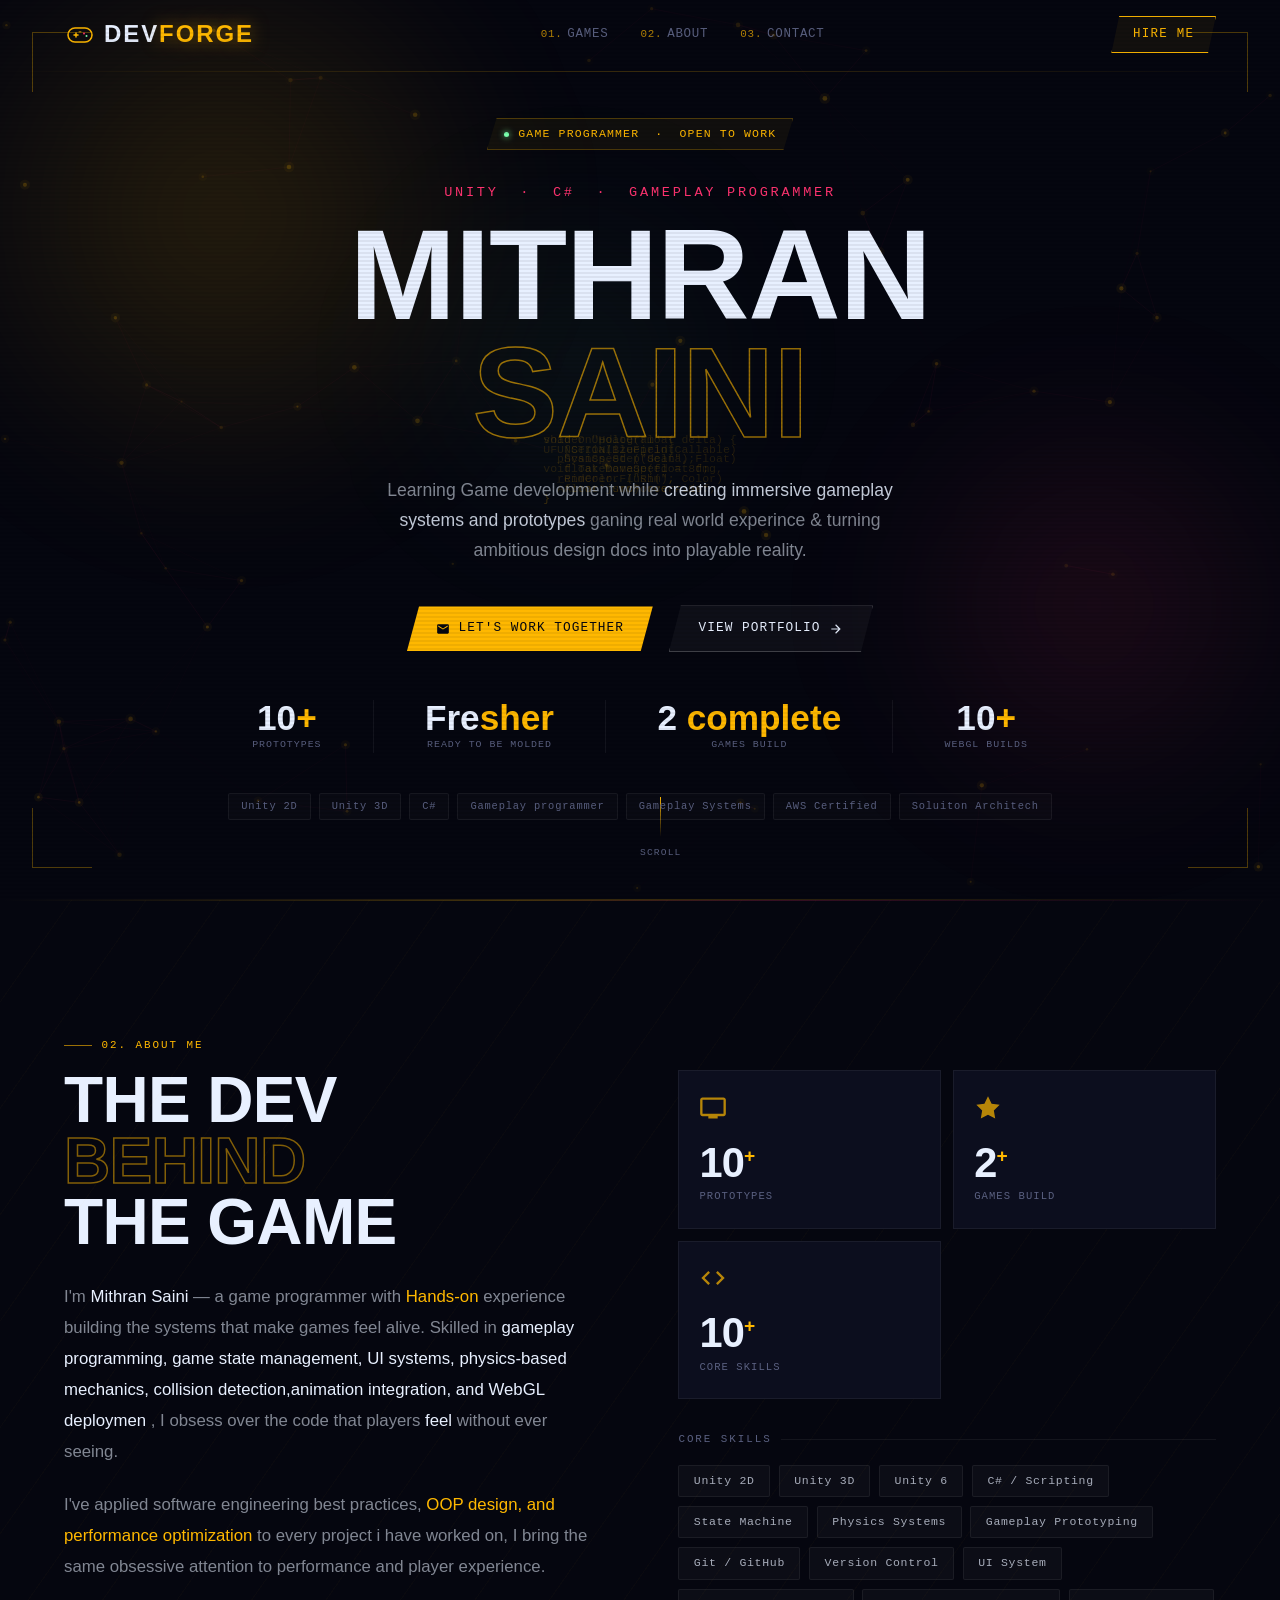
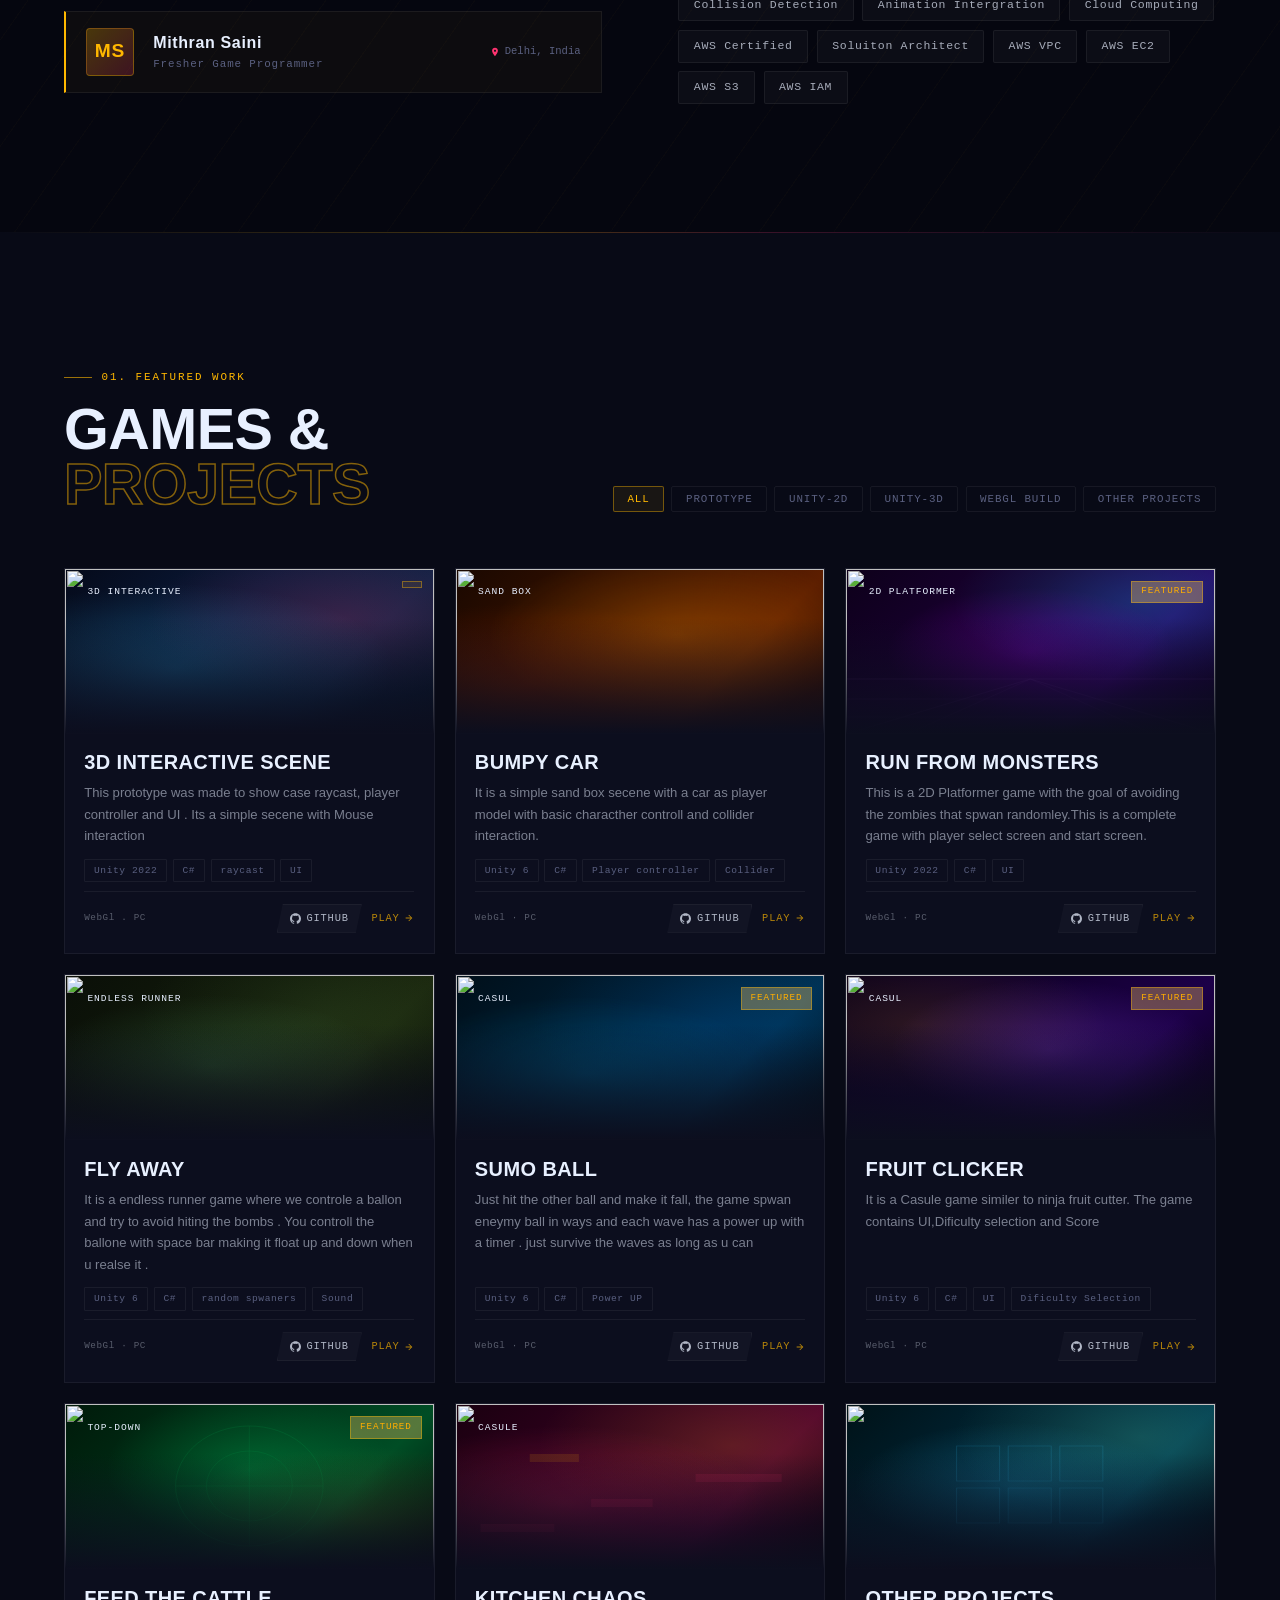
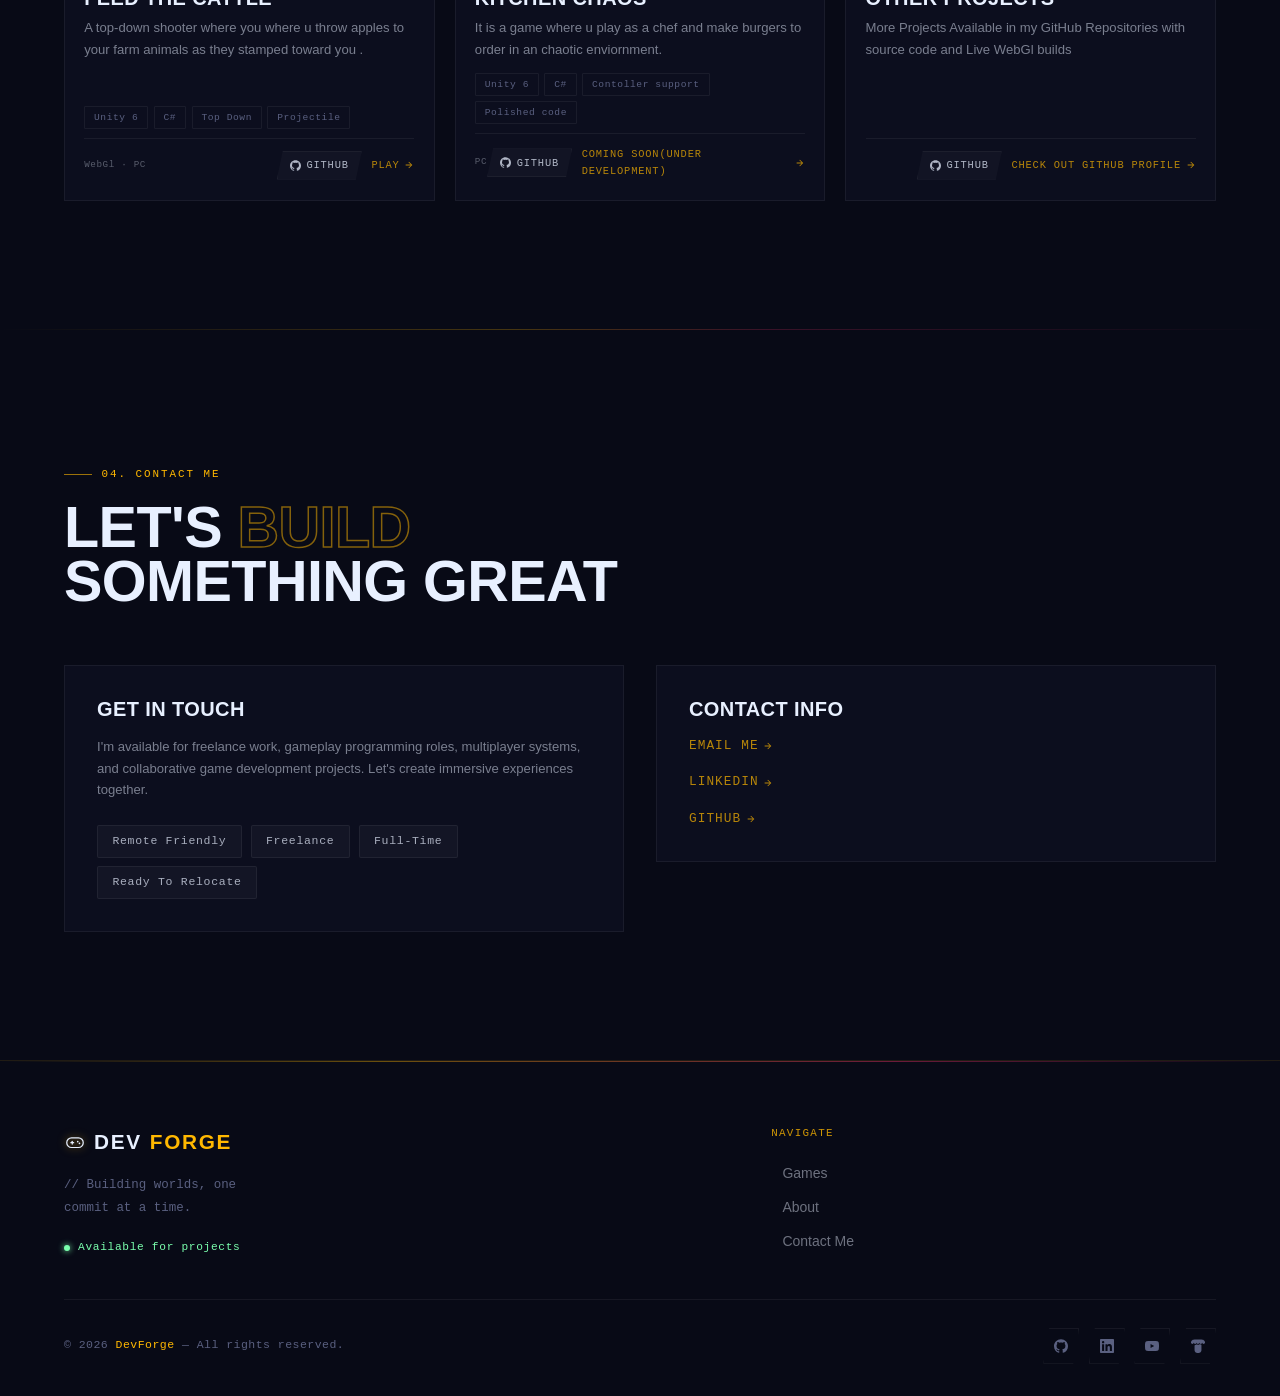
==== commit bf39f29e: "minor change" ====
--- a/Game Developer Portfolio.html
+++ b/Game Developer Portfolio.html
@@ -1,12 +1,17 @@
-<!DOCTYPE html>
+<!doctype html>
 <!-- saved from url=(0036)file:///D:/Opera_Download/Index.html -->
-<html lang="en"><head><meta http-equiv="Content-Type" content="text/html; charset=UTF-8">
-    
-    <meta name="viewport" content="width=device-width, initial-scale=1.0">
-    <title>Game Developer Portfolio</title>
-    <link rel="preconnect" href="https://fonts.googleapis.com/">
-    <link rel="preconnect" href="https://fonts.gstatic.com/" crossorigin="">
-    <link href="file:///D:/Opera_Download/Game%20Developer%20Portfolio_files/css2" rel="stylesheet">
+<html lang="en">
+  <head>
+    <meta http-equiv="Content-Type" content="text/html; charset=UTF-8" />
+
+    <meta name="viewport" content="width=device-width, initial-scale=1.0" />
+    <title>index</title>
+    <link rel="preconnect" href="https://fonts.googleapis.com/" />
+    <link rel="preconnect" href="https://fonts.gstatic.com/" crossorigin="" />
+    <link
+      href="D:\Opera_Download\Portfolio Website\portfolio website"
+      rel="stylesheet"
+    />
 
     <style>
       *,
@@ -1780,13 +1785,50 @@
       <a href="file:///D:/Opera_Download/Portfolio_gif.html#" class="nav-logo">
         <span class="logo-icon">
           <!-- Gamepad icon -->
-          <svg viewBox="0 0 32 32" fill="none" xmlns="http://www.w3.org/2000/svg">
-            <rect x="4" y="10" width="24" height="14" rx="7" fill="none" stroke="#ffb800" stroke-width="1.5"></rect>
-            <line x1="10" y1="17" x2="14" y2="17" stroke="#ffb800" stroke-width="1.5" stroke-linecap="round"></line>
-            <line x1="12" y1="15" x2="12" y2="19" stroke="#ffb800" stroke-width="1.5" stroke-linecap="round"></line>
+          <svg
+            viewBox="0 0 32 32"
+            fill="none"
+            xmlns="http://www.w3.org/2000/svg"
+          >
+            <rect
+              x="4"
+              y="10"
+              width="24"
+              height="14"
+              rx="7"
+              fill="none"
+              stroke="#ffb800"
+              stroke-width="1.5"
+            ></rect>
+            <line
+              x1="10"
+              y1="17"
+              x2="14"
+              y2="17"
+              stroke="#ffb800"
+              stroke-width="1.5"
+              stroke-linecap="round"
+            ></line>
+            <line
+              x1="12"
+              y1="15"
+              x2="12"
+              y2="19"
+              stroke="#ffb800"
+              stroke-width="1.5"
+              stroke-linecap="round"
+            ></line>
             <circle cx="20" cy="15.5" r="1" fill="#ff3370"></circle>
             <circle cx="22.5" cy="18" r="1" fill="#7affad"></circle>
-            <rect x="14.5" y="13" width="3" height="1.5" rx=".75" fill="#ffb800" opacity=".5"></rect>
+            <rect
+              x="14.5"
+              y="13"
+              width="3"
+              height="1.5"
+              rx=".75"
+              fill="#ffb800"
+              opacity=".5"
+            ></rect>
           </svg>
         </span>
         <span>Dev<span class="accent-text">Forge</span></span>
@@ -1794,17 +1836,27 @@
 
       <ul class="nav-links">
         <li>
-          <a href="file:///D:/Opera_Download/Portfolio_gif.html#projects"><span class="num">01.</span> Games</a>
+          <a href="file:///D:/Opera_Download/Portfolio_gif.html#projects"
+            ><span class="num">01.</span> Games</a
+          >
         </li>
         <li>
-          <a href="file:///D:/Opera_Download/Portfolio_gif.html#about"><span class="num">02.</span> About</a>
+          <a href="file:///D:/Opera_Download/Portfolio_gif.html#about"
+            ><span class="num">02.</span> About</a
+          >
         </li>
         <li>
-          <a href="file:///D:/Opera_Download/Portfolio_gif.html#contact"><span class="num">03.</span> Contact</a>
+          <a href="file:///D:/Opera_Download/Portfolio_gif.html#contact"
+            ><span class="num">03.</span> Contact</a
+          >
         </li>
       </ul>
 
-      <a href="file:///D:/Opera_Download/Portfolio_gif.html#contact" class="nav-cta">Hire Me</a>
+      <a
+        href="file:///D:/Opera_Download/Portfolio_gif.html#contact"
+        class="nav-cta"
+        >Hire Me</a
+      >
 
       <button class="hamburger" id="hamburger" aria-label="Toggle menu">
         <span></span><span></span><span></span>
@@ -1813,15 +1865,36 @@
 
     <!-- Mobile menu -->
     <div class="mobile-menu" id="mobileMenu">
-      <a href="file:///D:/Opera_Download/Portfolio_gif.html#projects" onclick="closeMobile()">Games</a>
-      <a href="file:///D:/Opera_Download/Portfolio_gif.html#about" onclick="closeMobile()">About</a>
-      <a href="file:///D:/Opera_Download/Portfolio_gif.html#contact" onclick="closeMobile()">Contact</a>
-      <a href="file:///D:/Opera_Download/Portfolio_gif.html#contact" onclick="closeMobile()">Hire Me</a>
+      <a
+        href="file:///D:/Opera_Download/Portfolio_gif.html#projects"
+        onclick="closeMobile()"
+        >Games</a
+      >
+      <a
+        href="file:///D:/Opera_Download/Portfolio_gif.html#about"
+        onclick="closeMobile()"
+        >About</a
+      >
+      <a
+        href="file:///D:/Opera_Download/Portfolio_gif.html#contact"
+        onclick="closeMobile()"
+        >Contact</a
+      >
+      <a
+        href="file:///D:/Opera_Download/Portfolio_gif.html#contact"
+        onclick="closeMobile()"
+        >Hire Me</a
+      >
     </div>
 
     <!-- ─── HERO ─── -->
     <section class="hero" id="hero">
-      <canvas class="hero-canvas" id="heroCanvas" width="1684" height="896"></canvas>
+      <canvas
+        class="hero-canvas"
+        id="heroCanvas"
+        width="1684"
+        height="896"
+      ></canvas>
       <div class="hero-glow hero-glow-1"></div>
       <div class="hero-glow hero-glow-2"></div>
       <div class="hero-glow hero-glow-3"></div>
@@ -1834,18 +1907,18 @@
 
       <!-- Floating code fragments -->
       <div class="hero-code-frag">
-        void OnUpdate(float delta) {<br>&nbsp;&nbsp;physics.Step(delta);<br>&nbsp;&nbsp;renderer.Flush();<br>}
+        void OnUpdate(float delta) {<br />&nbsp;&nbsp;physics.Step(delta);<br />&nbsp;&nbsp;renderer.Flush();<br />}
       </div>
       <div class="hero-code-frag">
-        [SerializeField]<br>float moveSpeed = 8f;<br>float jumpForce = 14f;
+        [SerializeField]<br />float moveSpeed = 8f;<br />float jumpForce = 14f;
       </div>
       <div class="hero-code-frag">
-        UFUNCTION(BlueprintCallable)<br>void TakeDamage(float dmg,<br>&nbsp;&nbsp;AActor*
+        UFUNCTION(BlueprintCallable)<br />void TakeDamage(float dmg,<br />&nbsp;&nbsp;AActor*
         src) override;
       </div>
       <div class="hero-code-frag">
-        shader "Hologram" {<br>&nbsp;&nbsp;_ScanSpeed ("Scan", Float)<br>&nbsp;&nbsp;_RimColor
-        ("Rim", Color)<br>}
+        shader "Hologram" {<br />&nbsp;&nbsp;_ScanSpeed ("Scan", Float)<br />&nbsp;&nbsp;_RimColor
+        ("Rim", Color)<br />}
       </div>
 
       <!-- Hero content -->
@@ -1872,16 +1945,26 @@
         </p>
 
         <div class="hero-btns">
-          <a href="file:///D:/Opera_Download/Portfolio_gif.html#contact" class="btn-primary">
+          <a
+            href="file:///D:/Opera_Download/Portfolio_gif.html#contact"
+            class="btn-primary"
+          >
             <svg class="btn-icon" viewBox="0 0 24 24">
-              <path d="M20 4H4c-1.1 0-2 .9-2 2v12c0 1.1.9 2 2 2h16c1.1 0 2-.9 2-2V6c0-1.1-.9-2-2-2zm0 4l-8 5-8-5V6l8 5 8-5v2z"></path>
+              <path
+                d="M20 4H4c-1.1 0-2 .9-2 2v12c0 1.1.9 2 2 2h16c1.1 0 2-.9 2-2V6c0-1.1-.9-2-2-2zm0 4l-8 5-8-5V6l8 5 8-5v2z"
+              ></path>
             </svg>
             Let's Work Together
           </a>
-          <a href="file:///D:/Opera_Download/Portfolio_gif.html#projects" class="btn-secondary">
+          <a
+            href="file:///D:/Opera_Download/Portfolio_gif.html#projects"
+            class="btn-secondary"
+          >
             View Portfolio
             <svg class="btn-icon" viewBox="0 0 24 24">
-              <path d="M12 4l-1.41 1.41L16.17 11H4v2h12.17l-5.58 5.59L12 20l8-8z"></path>
+              <path
+                d="M12 4l-1.41 1.41L16.17 11H4v2h12.17l-5.58 5.59L12 20l8-8z"
+              ></path>
             </svg>
           </a>
         </div>
@@ -1893,12 +1976,16 @@
           </div>
           <div class="stat-divider"></div>
           <div class="stat-item">
-            <span class="stat-num">Fre<span class="stat-accent">sher</span></span>
+            <span class="stat-num"
+              >Fre<span class="stat-accent">sher</span></span
+            >
             <span class="stat-label">ready to be molded</span>
           </div>
           <div class="stat-divider"></div>
           <div class="stat-item">
-            <span class="stat-num">2<span class="stat-accent"> complete</span></span>
+            <span class="stat-num"
+              >2<span class="stat-accent"> complete</span></span
+            >
             <span class="stat-label">games build</span>
           </div>
           <div class="stat-divider"></div>
@@ -1934,8 +2021,8 @@
           <!-- ── Left: Bio ── -->
           <div class="about-left">
             <h2 class="about-heading js-reveal">
-              The Dev<br>
-              <span class="outline">Behind</span><br>
+              The Dev<br />
+              <span class="outline">Behind</span><br />
               The Game
             </h2>
 
@@ -1966,7 +2053,9 @@
               </div>
               <div class="about-identity-loc">
                 <svg viewBox="0 0 24 24">
-                  <path d="M12 2C8.13 2 5 5.13 5 9c0 5.25 7 13 7 13s7-7.75 7-13c0-3.87-3.13-7-7-7zm0 9.5c-1.38 0-2.5-1.12-2.5-2.5s1.12-2.5 2.5-2.5 2.5 1.12 2.5 2.5-1.12 2.5-2.5 2.5z"></path>
+                  <path
+                    d="M12 2C8.13 2 5 5.13 5 9c0 5.25 7 13 7 13s7-7.75 7-13c0-3.87-3.13-7-7-7zm0 9.5c-1.38 0-2.5-1.12-2.5-2.5s1.12-2.5 2.5-2.5 2.5 1.12 2.5 2.5-1.12 2.5-2.5 2.5z"
+                  ></path>
                 </svg>
                 Delhi, India
               </div>
@@ -1979,7 +2068,9 @@
             <div class="about-stat-grid">
               <div class="stat-card js-reveal">
                 <svg class="stat-card-icon" viewBox="0 0 24 24">
-                  <path d="M21 3H3c-1.1 0-2 .9-2 2v12c0 1.1.9 2 2 2h5v2h8v-2h5c1.1 0 2-.9 2-2V5c0-1.1-.9-2-2-2zm0 14H3V5h18v12z"></path>
+                  <path
+                    d="M21 3H3c-1.1 0-2 .9-2 2v12c0 1.1.9 2 2 2h5v2h8v-2h5c1.1 0 2-.9 2-2V5c0-1.1-.9-2-2-2zm0 14H3V5h18v12z"
+                  ></path>
                 </svg>
                 <div class="stat-card-num">10<sup>+</sup></div>
                 <div class="stat-card-label">Prototypes</div>
@@ -1987,7 +2078,9 @@
 
               <div class="stat-card js-reveal">
                 <svg class="stat-card-icon" viewBox="0 0 24 24">
-                  <path d="M12 2l3.09 6.26L22 9.27l-5 4.87 1.18 6.88L12 17.77l-6.18 3.25L7 14.14 2 9.27l6.91-1.01L12 2z"></path>
+                  <path
+                    d="M12 2l3.09 6.26L22 9.27l-5 4.87 1.18 6.88L12 17.77l-6.18 3.25L7 14.14 2 9.27l6.91-1.01L12 2z"
+                  ></path>
                 </svg>
                 <div class="stat-card-num">2<sup>+</sup></div>
                 <div class="stat-card-label">Games build</div>
@@ -1995,7 +2088,9 @@
 
               <div class="stat-card js-reveal">
                 <svg class="stat-card-icon" viewBox="0 0 24 24">
-                  <path d="M9.4 16.6L4.8 12l4.6-4.6L8 6l-6 6 6 6 1.4-1.4zm5.2 0l4.6-4.6-4.6-4.6L16 6l6 6-6 6-1.4-1.4z"></path>
+                  <path
+                    d="M9.4 16.6L4.8 12l4.6-4.6L8 6l-6 6 6 6 1.4-1.4zm5.2 0l4.6-4.6-4.6-4.6L16 6l6 6-6 6-1.4-1.4z"
+                  ></path>
                 </svg>
                 <div class="stat-card-num">10<sup>+</sup></div>
                 <div class="stat-card-label">Core Skills</div>
@@ -2036,9 +2131,11 @@
       <div class="projects-inner">
         <div class="projects-header">
           <div>
-            <span class="section-label js-reveal in-view">01. Featured Work</span>
+            <span class="section-label js-reveal in-view"
+              >01. Featured Work</span
+            >
             <h2 class="projects-heading js-reveal in-view">
-              Games &amp;<br><span class="outline">Projects</span>
+              Games &amp;<br /><span class="outline">Projects</span>
             </h2>
           </div>
           <div class="projects-filter js-reveal in-view" id="projectsFilter">
@@ -2057,9 +2154,15 @@
 
         <div class="projects-grid" id="projectsGrid">
           <!-- Card 1: 3D Interactive Scene -->
-          <div class="project-card js-reveal in-view" data-tags="unity3D,prototype,WebGl" style="">
+          <div
+            class="project-card js-reveal in-view"
+            data-tags="unity3D,prototype,WebGl"
+            style=""
+          >
             <div class="card-art">
-              <div class="card-art-bg" style="
+              <div
+                class="card-art-bg"
+                style="
                   background: linear-gradient(
                     135deg,
                     #050a1a 0%,
@@ -2067,8 +2170,10 @@
                     #0d2244 70%,
                     #061428 100%
                   );
-                "></div>
-              <div style="
+                "
+              ></div>
+              <div
+                style="
                   position: absolute;
                   inset: 0;
                   background:
@@ -2082,8 +2187,12 @@
                       rgba(255, 51, 112, 0.18) 0%,
                       transparent 50%
                     );
-                "></div>
-              <img src="file:///D:/Opera_Download/Game%20Developer%20Portfolio_files/giphy.gif" alt="" style="
+                "
+              ></div>
+              <img
+                src="file:///D:/Opera_Download/Game%20Developer%20Portfolio_files/giphy.gif"
+                alt=""
+                style="
                   position: absolute;
                   inset: 0;
                   width: 100%;
@@ -2091,9 +2200,12 @@
                   object-fit: cover;
                   opacity: 1;
                   z-index: 2;
-                ">
+                "
+              />
               <div class="card-art-overlay" style="z-index: 2"></div>
-              <span class="card-genre-badge" style="z-index: 3">3D Interactive</span>
+              <span class="card-genre-badge" style="z-index: 3"
+                >3D Interactive</span
+              >
               <span class="card-featured" style="z-index: 3"></span>
             </div>
             <div class="card-body">
@@ -2115,24 +2227,43 @@
                   <span class="platform-chip">PC</span>
                 </div>
                 <div class="card-footer-actions">
-                  <a href="https://github.com/Mithran2003/My-project-1-" target="_blank" rel="noopener" class="card-github">
+                  <a
+                    href="https://github.com/Mithran2003/My-project-1-"
+                    target="_blank"
+                    rel="noopener"
+                    class="card-github"
+                  >
                     <svg viewBox="0 0 24 24">
-                      <path d="M12 .297c-6.63 0-12 5.373-12 12 0 5.303 3.438 9.8 8.205 11.385.6.113.82-.258.82-.577 0-.285-.01-1.04-.015-2.04-3.338.724-4.042-1.61-4.042-1.61C4.422 18.07 3.633 17.7 3.633 17.7c-1.087-.744.084-.729.084-.729 1.205.084 1.838 1.236 1.838 1.236 1.07 1.835 2.809 1.305 3.495.998.108-.776.417-1.305.76-1.605-2.665-.3-5.466-1.332-5.466-5.93 0-1.31.465-2.38 1.235-3.22-.135-.303-.54-1.523.105-3.176 0 0 1.005-.322 3.3 1.23.96-.267 1.98-.399 3-.405 1.02.006 2.04.138 3 .405 2.28-1.552 3.285-1.23 3.285-1.23.645 1.653.24 2.873.12 3.176.765.84 1.23 1.91 1.23 3.22 0 4.61-2.805 5.625-5.475 5.92.42.36.81 1.096.81 2.22 0 1.606-.015 2.896-.015 3.286 0 .315.21.69.825.57C20.565 22.092 24 17.592 24 12.297c0-6.627-5.373-12-12-12"></path>
+                      <path
+                        d="M12 .297c-6.63 0-12 5.373-12 12 0 5.303 3.438 9.8 8.205 11.385.6.113.82-.258.82-.577 0-.285-.01-1.04-.015-2.04-3.338.724-4.042-1.61-4.042-1.61C4.422 18.07 3.633 17.7 3.633 17.7c-1.087-.744.084-.729.084-.729 1.205.084 1.838 1.236 1.838 1.236 1.07 1.835 2.809 1.305 3.495.998.108-.776.417-1.305.76-1.605-2.665-.3-5.466-1.332-5.466-5.93 0-1.31.465-2.38 1.235-3.22-.135-.303-.54-1.523.105-3.176 0 0 1.005-.322 3.3 1.23.96-.267 1.98-.399 3-.405 1.02.006 2.04.138 3 .405 2.28-1.552 3.285-1.23 3.285-1.23.645 1.653.24 2.873.12 3.176.765.84 1.23 1.91 1.23 3.22 0 4.61-2.805 5.625-5.475 5.92.42.36.81 1.096.81 2.22 0 1.606-.015 2.896-.015 3.286 0 .315.21.69.825.57C20.565 22.092 24 17.592 24 12.297c0-6.627-5.373-12-12-12"
+                      ></path>
                     </svg>
                     GitHub
                   </a>
-                  <a href="https://mithran2003.github.io/3D-interactive-Scene-live/" class="card-link">Play
+                  <a
+                    href="https://mithran2003.github.io/3D-interactive-Scene-live/"
+                    class="card-link"
+                    >Play
                     <svg viewBox="0 0 24 24">
-                      <path d="M12 4l-1.41 1.41L16.17 11H4v2h12.17l-5.58 5.59L12 20l8-8z"></path></svg></a>
+                      <path
+                        d="M12 4l-1.41 1.41L16.17 11H4v2h12.17l-5.58 5.59L12 20l8-8z"
+                      ></path></svg
+                  ></a>
                 </div>
               </div>
             </div>
           </div>
 
           <!-- Card 2: bumpy Car -->
-          <div class="project-card js-reveal in-view" data-tags="unity3D,prototype,WebGl" style="">
+          <div
+            class="project-card js-reveal in-view"
+            data-tags="unity3D,prototype,WebGl"
+            style=""
+          >
             <div class="card-art">
-              <div class="card-art-bg" style="
+              <div
+                class="card-art-bg"
+                style="
                   background: linear-gradient(
                     135deg,
                     #1a0800 0%,
@@ -2140,8 +2271,10 @@
                     #5c1e00 70%,
                     #2a0a00 100%
                   );
-                "></div>
-              <div style="
+                "
+              ></div>
+              <div
+                style="
                   position: absolute;
                   inset: 0;
                   background:
@@ -2155,8 +2288,12 @@
                       rgba(255, 60, 0, 0.2) 0%,
                       transparent 50%
                     );
-                "></div>
-              <img src="file:///D:/Opera_Download/Game%20Developer%20Portfolio_files/giphy.gif" alt="" style="
+                "
+              ></div>
+              <img
+                src="file:///D:/Opera_Download/Game%20Developer%20Portfolio_files/giphy.gif"
+                alt=""
+                style="
                   position: absolute;
                   inset: 0;
                   width: 100%;
@@ -2164,7 +2301,8 @@
                   object-fit: cover;
                   opacity: 1;
                   z-index: 2;
-                ">
+                "
+              />
               <div class="card-art-overlay" style="z-index: 2"></div>
               <span class="card-genre-badge" style="z-index: 3">Sand box</span>
             </div>
@@ -2187,24 +2325,43 @@
                   <span class="platform-chip">PC</span>
                 </div>
                 <div class="card-footer-actions">
-                  <a href="https://github.com/Mithran2003/Prototype-1" target="_blank" rel="noopener" class="card-github">
+                  <a
+                    href="https://github.com/Mithran2003/Prototype-1"
+                    target="_blank"
+                    rel="noopener"
+                    class="card-github"
+                  >
                     <svg viewBox="0 0 24 24">
-                      <path d="M12 .297c-6.63 0-12 5.373-12 12 0 5.303 3.438 9.8 8.205 11.385.6.113.82-.258.82-.577 0-.285-.01-1.04-.015-2.04-3.338.724-4.042-1.61-4.042-1.61C4.422 18.07 3.633 17.7 3.633 17.7c-1.087-.744.084-.729.084-.729 1.205.084 1.838 1.236 1.838 1.236 1.07 1.835 2.809 1.305 3.495.998.108-.776.417-1.305.76-1.605-2.665-.3-5.466-1.332-5.466-5.93 0-1.31.465-2.38 1.235-3.22-.135-.303-.54-1.523.105-3.176 0 0 1.005-.322 3.3 1.23.96-.267 1.98-.399 3-.405 1.02.006 2.04.138 3 .405 2.28-1.552 3.285-1.23 3.285-1.23.645 1.653.24 2.873.12 3.176.765.84 1.23 1.91 1.23 3.22 0 4.61-2.805 5.625-5.475 5.92.42.36.81 1.096.81 2.22 0 1.606-.015 2.896-.015 3.286 0 .315.21.69.825.57C20.565 22.092 24 17.592 24 12.297c0-6.627-5.373-12-12-12"></path>
+                      <path
+                        d="M12 .297c-6.63 0-12 5.373-12 12 0 5.303 3.438 9.8 8.205 11.385.6.113.82-.258.82-.577 0-.285-.01-1.04-.015-2.04-3.338.724-4.042-1.61-4.042-1.61C4.422 18.07 3.633 17.7 3.633 17.7c-1.087-.744.084-.729.084-.729 1.205.084 1.838 1.236 1.838 1.236 1.07 1.835 2.809 1.305 3.495.998.108-.776.417-1.305.76-1.605-2.665-.3-5.466-1.332-5.466-5.93 0-1.31.465-2.38 1.235-3.22-.135-.303-.54-1.523.105-3.176 0 0 1.005-.322 3.3 1.23.96-.267 1.98-.399 3-.405 1.02.006 2.04.138 3 .405 2.28-1.552 3.285-1.23 3.285-1.23.645 1.653.24 2.873.12 3.176.765.84 1.23 1.91 1.23 3.22 0 4.61-2.805 5.625-5.475 5.92.42.36.81 1.096.81 2.22 0 1.606-.015 2.896-.015 3.286 0 .315.21.69.825.57C20.565 22.092 24 17.592 24 12.297c0-6.627-5.373-12-12-12"
+                      ></path>
                     </svg>
                     GitHub
                   </a>
-                  <a href="https://mithran2003.github.io/Prototype-1/" class="card-link">Play
+                  <a
+                    href="https://mithran2003.github.io/Prototype-1/"
+                    class="card-link"
+                    >Play
                     <svg viewBox="0 0 24 24">
-                      <path d="M12 4l-1.41 1.41L16.17 11H4v2h12.17l-5.58 5.59L12 20l8-8z"></path></svg></a>
+                      <path
+                        d="M12 4l-1.41 1.41L16.17 11H4v2h12.17l-5.58 5.59L12 20l8-8z"
+                      ></path></svg
+                  ></a>
                 </div>
               </div>
             </div>
           </div>
 
           <!-- Card 3: Run From Monsters -->
-          <div class="project-card js-reveal in-view" data-tags="unity2D,WebGl" style="">
+          <div
+            class="project-card js-reveal in-view"
+            data-tags="unity2D,WebGl"
+            style=""
+          >
             <div class="card-art">
-              <div class="card-art-bg" style="
+              <div
+                class="card-art-bg"
+                style="
                   background: linear-gradient(
                     135deg,
                     #0d001a 0%,
@@ -2212,8 +2369,10 @@
                     #2a0060 70%,
                     #0a0020 100%
                   );
-                "></div>
-              <div style="
+                "
+              ></div>
+              <div
+                style="
                   position: absolute;
                   inset: 0;
                   background:
@@ -2227,24 +2386,81 @@
                       rgba(0, 220, 255, 0.2) 0%,
                       transparent 45%
                     );
-                "></div>
+                "
+              ></div>
               <!-- synthwave grid lines -->
-              <svg style="
+              <svg
+                style="
                   position: absolute;
                   inset: 0;
                   width: 100%;
                   height: 100%;
                   opacity: 0.18;
-                " viewBox="0 0 300 165" preserveAspectRatio="none">
-                <line x1="0" y1="110" x2="300" y2="110" stroke="#c87aff" stroke-width=".5"></line>
-                <line x1="0" y1="130" x2="300" y2="130" stroke="#c87aff" stroke-width=".4"></line>
-                <line x1="0" y1="148" x2="300" y2="148" stroke="#c87aff" stroke-width=".3"></line>
-                <line x1="150" y1="110" x2="0" y2="165" stroke="#c87aff" stroke-width=".4"></line>
-                <line x1="150" y1="110" x2="300" y2="165" stroke="#c87aff" stroke-width=".4"></line>
-                <line x1="150" y1="110" x2="50" y2="165" stroke="#c87aff" stroke-width=".3"></line>
-                <line x1="150" y1="110" x2="250" y2="165" stroke="#c87aff" stroke-width=".3"></line>
+                "
+                viewBox="0 0 300 165"
+                preserveAspectRatio="none"
+              >
+                <line
+                  x1="0"
+                  y1="110"
+                  x2="300"
+                  y2="110"
+                  stroke="#c87aff"
+                  stroke-width=".5"
+                ></line>
+                <line
+                  x1="0"
+                  y1="130"
+                  x2="300"
+                  y2="130"
+                  stroke="#c87aff"
+                  stroke-width=".4"
+                ></line>
+                <line
+                  x1="0"
+                  y1="148"
+                  x2="300"
+                  y2="148"
+                  stroke="#c87aff"
+                  stroke-width=".3"
+                ></line>
+                <line
+                  x1="150"
+                  y1="110"
+                  x2="0"
+                  y2="165"
+                  stroke="#c87aff"
+                  stroke-width=".4"
+                ></line>
+                <line
+                  x1="150"
+                  y1="110"
+                  x2="300"
+                  y2="165"
+                  stroke="#c87aff"
+                  stroke-width=".4"
+                ></line>
+                <line
+                  x1="150"
+                  y1="110"
+                  x2="50"
+                  y2="165"
+                  stroke="#c87aff"
+                  stroke-width=".3"
+                ></line>
+                <line
+                  x1="150"
+                  y1="110"
+                  x2="250"
+                  y2="165"
+                  stroke="#c87aff"
+                  stroke-width=".3"
+                ></line>
               </svg>
-              <img src="file:///D:/Opera_Download/Game%20Developer%20Portfolio_files/giphy.gif" alt="" style="
+              <img
+                src="file:///D:/Opera_Download/Game%20Developer%20Portfolio_files/giphy.gif"
+                alt=""
+                style="
                   position: absolute;
                   inset: 0;
                   width: 100%;
@@ -2252,14 +2468,21 @@
                   object-fit: cover;
                   opacity: 1;
                   z-index: 2;
-                ">
-              <span class="card-featured" style="
+                "
+              />
+              <span
+                class="card-featured"
+                style="
                   z-index: 3;
                   background: rgba(242, 198, 103, 0.354);
                   color: #ffae00;
-                ">FEATURED</span>
+                "
+                >FEATURED</span
+              >
               <div class="card-art-overlay" style="z-index: 2"></div>
-              <span class="card-genre-badge" style="z-index: 3">2D Platformer</span>
+              <span class="card-genre-badge" style="z-index: 3"
+                >2D Platformer</span
+              >
             </div>
             <div class="card-body">
               <div class="card-title">Run from Monsters</div>
@@ -2280,24 +2503,43 @@
                   <span class="platform-chip">PC</span>
                 </div>
                 <div class="card-footer-actions">
-                  <a href="https://github.com/Mithran2003/run-from-monsters" target="_blank" rel="noopener" class="card-github">
+                  <a
+                    href="https://github.com/Mithran2003/run-from-monsters"
+                    target="_blank"
+                    rel="noopener"
+                    class="card-github"
+                  >
                     <svg viewBox="0 0 24 24">
-                      <path d="M12 .297c-6.63 0-12 5.373-12 12 0 5.303 3.438 9.8 8.205 11.385.6.113.82-.258.82-.577 0-.285-.01-1.04-.015-2.04-3.338.724-4.042-1.61-4.042-1.61C4.422 18.07 3.633 17.7 3.633 17.7c-1.087-.744.084-.729.084-.729 1.205.084 1.838 1.236 1.838 1.236 1.07 1.835 2.809 1.305 3.495.998.108-.776.417-1.305.76-1.605-2.665-.3-5.466-1.332-5.466-5.93 0-1.31.465-2.38 1.235-3.22-.135-.303-.54-1.523.105-3.176 0 0 1.005-.322 3.3 1.23.96-.267 1.98-.399 3-.405 1.02.006 2.04.138 3 .405 2.28-1.552 3.285-1.23 3.285-1.23.645 1.653.24 2.873.12 3.176.765.84 1.23 1.91 1.23 3.22 0 4.61-2.805 5.625-5.475 5.92.42.36.81 1.096.81 2.22 0 1.606-.015 2.896-.015 3.286 0 .315.21.69.825.57C20.565 22.092 24 17.592 24 12.297c0-6.627-5.373-12-12-12"></path>
+                      <path
+                        d="M12 .297c-6.63 0-12 5.373-12 12 0 5.303 3.438 9.8 8.205 11.385.6.113.82-.258.82-.577 0-.285-.01-1.04-.015-2.04-3.338.724-4.042-1.61-4.042-1.61C4.422 18.07 3.633 17.7 3.633 17.7c-1.087-.744.084-.729.084-.729 1.205.084 1.838 1.236 1.838 1.236 1.07 1.835 2.809 1.305 3.495.998.108-.776.417-1.305.76-1.605-2.665-.3-5.466-1.332-5.466-5.93 0-1.31.465-2.38 1.235-3.22-.135-.303-.54-1.523.105-3.176 0 0 1.005-.322 3.3 1.23.96-.267 1.98-.399 3-.405 1.02.006 2.04.138 3 .405 2.28-1.552 3.285-1.23 3.285-1.23.645 1.653.24 2.873.12 3.176.765.84 1.23 1.91 1.23 3.22 0 4.61-2.805 5.625-5.475 5.92.42.36.81 1.096.81 2.22 0 1.606-.015 2.896-.015 3.286 0 .315.21.69.825.57C20.565 22.092 24 17.592 24 12.297c0-6.627-5.373-12-12-12"
+                      ></path>
                     </svg>
                     GitHub
                   </a>
-                  <a href="https://mithran2003.github.io/Run_from_Monster_live/" class="card-link">play
+                  <a
+                    href="https://mithran2003.github.io/Run_from_Monster_live/"
+                    class="card-link"
+                    >play
                     <svg viewBox="0 0 24 24">
-                      <path d="M12 4l-1.41 1.41L16.17 11H4v2h12.17l-5.58 5.59L12 20l8-8z"></path></svg></a>
+                      <path
+                        d="M12 4l-1.41 1.41L16.17 11H4v2h12.17l-5.58 5.59L12 20l8-8z"
+                      ></path></svg
+                  ></a>
                 </div>
               </div>
             </div>
           </div>
 
           <!-- Card 4: endless runner -->
-          <div class="project-card js-reveal in-view" data-tags="unity3D,prototype,WebGl" style="">
+          <div
+            class="project-card js-reveal in-view"
+            data-tags="unity3D,prototype,WebGl"
+            style=""
+          >
             <div class="card-art">
-              <div class="card-art-bg" style="
+              <div
+                class="card-art-bg"
+                style="
                   background: linear-gradient(
                     135deg,
                     #0a0f08 0%,
@@ -2305,8 +2547,10 @@
                     #1a260e 70%,
                     #080e06 100%
                   );
-                "></div>
-              <div style="
+                "
+              ></div>
+              <div
+                style="
                   position: absolute;
                   inset: 0;
                   background:
@@ -2320,8 +2564,12 @@
                       rgba(100, 160, 80, 0.12) 0%,
                       transparent 50%
                     );
-                "></div>
-              <img src="file:///D:/Opera_Download/Game%20Developer%20Portfolio_files/giphy.gif" alt="" style="
+                "
+              ></div>
+              <img
+                src="file:///D:/Opera_Download/Game%20Developer%20Portfolio_files/giphy.gif"
+                alt=""
+                style="
                   position: absolute;
                   inset: 0;
                   width: 100%;
@@ -2329,9 +2577,12 @@
                   object-fit: cover;
                   opacity: 1;
                   z-index: 2;
-                ">
+                "
+              />
               <div class="card-art-overlay" style="z-index: 2"></div>
-              <span class="card-genre-badge" style="z-index: 3">Endless Runner</span>
+              <span class="card-genre-badge" style="z-index: 3"
+                >Endless Runner</span
+              >
             </div>
             <div class="card-body">
               <div class="card-title">Fly away</div>
@@ -2353,24 +2604,43 @@
                   <span class="platform-chip">PC</span>
                 </div>
                 <div class="card-footer-actions">
-                  <a href="https://github.com/Mithran2003/challenge-3" target="_blank" rel="noopener" class="card-github">
+                  <a
+                    href="https://github.com/Mithran2003/challenge-3"
+                    target="_blank"
+                    rel="noopener"
+                    class="card-github"
+                  >
                     <svg viewBox="0 0 24 24">
-                      <path d="M12 .297c-6.63 0-12 5.373-12 12 0 5.303 3.438 9.8 8.205 11.385.6.113.82-.258.82-.577 0-.285-.01-1.04-.015-2.04-3.338.724-4.042-1.61-4.042-1.61C4.422 18.07 3.633 17.7 3.633 17.7c-1.087-.744.084-.729.084-.729 1.205.084 1.838 1.236 1.838 1.236 1.07 1.835 2.809 1.305 3.495.998.108-.776.417-1.305.76-1.605-2.665-.3-5.466-1.332-5.466-5.93 0-1.31.465-2.38 1.235-3.22-.135-.303-.54-1.523.105-3.176 0 0 1.005-.322 3.3 1.23.96-.267 1.98-.399 3-.405 1.02.006 2.04.138 3 .405 2.28-1.552 3.285-1.23 3.285-1.23.645 1.653.24 2.873.12 3.176.765.84 1.23 1.91 1.23 3.22 0 4.61-2.805 5.625-5.475 5.92.42.36.81 1.096.81 2.22 0 1.606-.015 2.896-.015 3.286 0 .315.21.69.825.57C20.565 22.092 24 17.592 24 12.297c0-6.627-5.373-12-12-12"></path>
+                      <path
+                        d="M12 .297c-6.63 0-12 5.373-12 12 0 5.303 3.438 9.8 8.205 11.385.6.113.82-.258.82-.577 0-.285-.01-1.04-.015-2.04-3.338.724-4.042-1.61-4.042-1.61C4.422 18.07 3.633 17.7 3.633 17.7c-1.087-.744.084-.729.084-.729 1.205.084 1.838 1.236 1.838 1.236 1.07 1.835 2.809 1.305 3.495.998.108-.776.417-1.305.76-1.605-2.665-.3-5.466-1.332-5.466-5.93 0-1.31.465-2.38 1.235-3.22-.135-.303-.54-1.523.105-3.176 0 0 1.005-.322 3.3 1.23.96-.267 1.98-.399 3-.405 1.02.006 2.04.138 3 .405 2.28-1.552 3.285-1.23 3.285-1.23.645 1.653.24 2.873.12 3.176.765.84 1.23 1.91 1.23 3.22 0 4.61-2.805 5.625-5.475 5.92.42.36.81 1.096.81 2.22 0 1.606-.015 2.896-.015 3.286 0 .315.21.69.825.57C20.565 22.092 24 17.592 24 12.297c0-6.627-5.373-12-12-12"
+                      ></path>
                     </svg>
                     GitHub
                   </a>
-                  <a href="https://mithran2003.github.io/challenge-3/" class="card-link">play
+                  <a
+                    href="https://mithran2003.github.io/challenge-3/"
+                    class="card-link"
+                    >play
                     <svg viewBox="0 0 24 24">
-                      <path d="M12 4l-1.41 1.41L16.17 11H4v2h12.17l-5.58 5.59L12 20l8-8z"></path></svg></a>
+                      <path
+                        d="M12 4l-1.41 1.41L16.17 11H4v2h12.17l-5.58 5.59L12 20l8-8z"
+                      ></path></svg
+                  ></a>
                 </div>
               </div>
             </div>
           </div>
 
           <!-- Card 5: Sumo Ball -->
-          <div class="project-card js-reveal in-view" data-tags="unity3D,prototype,WebGl" style="">
+          <div
+            class="project-card js-reveal in-view"
+            data-tags="unity3D,prototype,WebGl"
+            style=""
+          >
             <div class="card-art">
-              <div class="card-art-bg" style="
+              <div
+                class="card-art-bg"
+                style="
                   background: linear-gradient(
                     135deg,
                     #000f1a 0%,
@@ -2378,8 +2648,10 @@
                     #003050 70%,
                     #000c14 100%
                   );
-                "></div>
-              <div style="
+                "
+              ></div>
+              <div
+                style="
                   position: absolute;
                   inset: 0;
                   background:
@@ -2393,8 +2665,12 @@
                       rgba(0, 100, 200, 0.18) 0%,
                       transparent 50%
                     );
-                "></div>
-              <img src="file:///D:/Opera_Download/Game%20Developer%20Portfolio_files/giphy.gif" alt="" style="
+                "
+              ></div>
+              <img
+                src="file:///D:/Opera_Download/Game%20Developer%20Portfolio_files/giphy.gif"
+                alt=""
+                style="
                   position: absolute;
                   inset: 0;
                   width: 100%;
@@ -2402,15 +2678,20 @@
                   object-fit: cover;
                   opacity: 1;
                   z-index: 2;
-                ">
+                "
+              />
               <div class="card-art-overlay" style="z-index: 2"></div>
               <span class="card-genre-badge" style="z-index: 3">Casul</span>
 
-              <span class="card-featured" style="
+              <span
+                class="card-featured"
+                style="
                   z-index: 3;
                   background: rgba(242, 198, 103, 0.354);
                   color: #ffae00;
-                ">FEATURED</span>
+                "
+                >FEATURED</span
+              >
             </div>
             <div class="card-body">
               <div class="card-title">Sumo Ball</div>
@@ -2431,24 +2712,43 @@
                   <span class="platform-chip">PC</span>
                 </div>
                 <div class="card-footer-actions">
-                  <a href="https://github.com/Mithran2003/Prototype-4" target="_blank" rel="noopener" class="card-github">
+                  <a
+                    href="https://github.com/Mithran2003/Prototype-4"
+                    target="_blank"
+                    rel="noopener"
+                    class="card-github"
+                  >
                     <svg viewBox="0 0 24 24">
-                      <path d="M12 .297c-6.63 0-12 5.373-12 12 0 5.303 3.438 9.8 8.205 11.385.6.113.82-.258.82-.577 0-.285-.01-1.04-.015-2.04-3.338.724-4.042-1.61-4.042-1.61C4.422 18.07 3.633 17.7 3.633 17.7c-1.087-.744.084-.729.084-.729 1.205.084 1.838 1.236 1.838 1.236 1.07 1.835 2.809 1.305 3.495.998.108-.776.417-1.305.76-1.605-2.665-.3-5.466-1.332-5.466-5.93 0-1.31.465-2.38 1.235-3.22-.135-.303-.54-1.523.105-3.176 0 0 1.005-.322 3.3 1.23.96-.267 1.98-.399 3-.405 1.02.006 2.04.138 3 .405 2.28-1.552 3.285-1.23 3.285-1.23.645 1.653.24 2.873.12 3.176.765.84 1.23 1.91 1.23 3.22 0 4.61-2.805 5.625-5.475 5.92.42.36.81 1.096.81 2.22 0 1.606-.015 2.896-.015 3.286 0 .315.21.69.825.57C20.565 22.092 24 17.592 24 12.297c0-6.627-5.373-12-12-12"></path>
+                      <path
+                        d="M12 .297c-6.63 0-12 5.373-12 12 0 5.303 3.438 9.8 8.205 11.385.6.113.82-.258.82-.577 0-.285-.01-1.04-.015-2.04-3.338.724-4.042-1.61-4.042-1.61C4.422 18.07 3.633 17.7 3.633 17.7c-1.087-.744.084-.729.084-.729 1.205.084 1.838 1.236 1.838 1.236 1.07 1.835 2.809 1.305 3.495.998.108-.776.417-1.305.76-1.605-2.665-.3-5.466-1.332-5.466-5.93 0-1.31.465-2.38 1.235-3.22-.135-.303-.54-1.523.105-3.176 0 0 1.005-.322 3.3 1.23.96-.267 1.98-.399 3-.405 1.02.006 2.04.138 3 .405 2.28-1.552 3.285-1.23 3.285-1.23.645 1.653.24 2.873.12 3.176.765.84 1.23 1.91 1.23 3.22 0 4.61-2.805 5.625-5.475 5.92.42.36.81 1.096.81 2.22 0 1.606-.015 2.896-.015 3.286 0 .315.21.69.825.57C20.565 22.092 24 17.592 24 12.297c0-6.627-5.373-12-12-12"
+                      ></path>
                     </svg>
                     GitHub
                   </a>
-                  <a href="https://mithran2003.github.io/Prototype-4/" class="card-link">Play
+                  <a
+                    href="https://mithran2003.github.io/Prototype-4/"
+                    class="card-link"
+                    >Play
                     <svg viewBox="0 0 24 24">
-                      <path d="M12 4l-1.41 1.41L16.17 11H4v2h12.17l-5.58 5.59L12 20l8-8z"></path></svg></a>
+                      <path
+                        d="M12 4l-1.41 1.41L16.17 11H4v2h12.17l-5.58 5.59L12 20l8-8z"
+                      ></path></svg
+                  ></a>
                 </div>
               </div>
             </div>
           </div>
 
           <!-- Card 6: Fruit Clicker  -->
-          <div class="project-card js-reveal in-view" data-tags="unity3D,WebGl" style="">
+          <div
+            class="project-card js-reveal in-view"
+            data-tags="unity3D,WebGl"
+            style=""
+          >
             <div class="card-art">
-              <div class="card-art-bg" style="
+              <div
+                class="card-art-bg"
+                style="
                   background: linear-gradient(
                     135deg,
                     #0a001a 0%,
@@ -2456,8 +2756,10 @@
                     #1c0048 70%,
                     #080012 100%
                   );
-                "></div>
-              <div style="
+                "
+              ></div>
+              <div
+                style="
                   position: absolute;
                   inset: 0;
                   background:
@@ -2471,8 +2773,12 @@
                       rgba(255, 184, 0, 0.12) 0%,
                       transparent 45%
                     );
-                "></div>
-              <img src="file:///D:/Opera_Download/Game%20Developer%20Portfolio_files/giphy.gif" alt="" style="
+                "
+              ></div>
+              <img
+                src="file:///D:/Opera_Download/Game%20Developer%20Portfolio_files/giphy.gif"
+                alt=""
+                style="
                   position: absolute;
                   inset: 0;
                   width: 100%;
@@ -2480,14 +2786,19 @@
                   object-fit: cover;
                   opacity: 1;
                   z-index: 2;
-                ">
+                "
+              />
               <div class="card-art-overlay" style="z-index: 2"></div>
               <span class="card-genre-badge" style="z-index: 3">Casul</span>
-              <span class="card-featured" style="
+              <span
+                class="card-featured"
+                style="
                   z-index: 3;
                   background: rgba(242, 198, 103, 0.354);
                   color: #ffae00;
-                ">FEATURED</span>
+                "
+                >FEATURED</span
+              >
             </div>
             <div class="card-body">
               <div class="card-title">Fruit Clicker</div>
@@ -2508,23 +2819,42 @@
                   <span class="platform-chip">PC</span>
                 </div>
                 <div class="card-footer-actions">
-                  <a href="https://github.com/Mithran2003/Prototype-5" target="_blank" rel="noopener" class="card-github">
+                  <a
+                    href="https://github.com/Mithran2003/Prototype-5"
+                    target="_blank"
+                    rel="noopener"
+                    class="card-github"
+                  >
                     <svg viewBox="0 0 24 24">
-                      <path d="M12 .297c-6.63 0-12 5.373-12 12 0 5.303 3.438 9.8 8.205 11.385.6.113.82-.258.82-.577 0-.285-.01-1.04-.015-2.04-3.338.724-4.042-1.61-4.042-1.61C4.422 18.07 3.633 17.7 3.633 17.7c-1.087-.744.084-.729.084-.729 1.205.084 1.838 1.236 1.838 1.236 1.07 1.835 2.809 1.305 3.495.998.108-.776.417-1.305.76-1.605-2.665-.3-5.466-1.332-5.466-5.93 0-1.31.465-2.38 1.235-3.22-.135-.303-.54-1.523.105-3.176 0 0 1.005-.322 3.3 1.23.96-.267 1.98-.399 3-.405 1.02.006 2.04.138 3 .405 2.28-1.552 3.285-1.23 3.285-1.23.645 1.653.24 2.873.12 3.176.765.84 1.23 1.91 1.23 3.22 0 4.61-2.805 5.625-5.475 5.92.42.36.81 1.096.81 2.22 0 1.606-.015 2.896-.015 3.286 0 .315.21.69.825.57C20.565 22.092 24 17.592 24 12.297c0-6.627-5.373-12-12-12"></path>
+                      <path
+                        d="M12 .297c-6.63 0-12 5.373-12 12 0 5.303 3.438 9.8 8.205 11.385.6.113.82-.258.82-.577 0-.285-.01-1.04-.015-2.04-3.338.724-4.042-1.61-4.042-1.61C4.422 18.07 3.633 17.7 3.633 17.7c-1.087-.744.084-.729.084-.729 1.205.084 1.838 1.236 1.838 1.236 1.07 1.835 2.809 1.305 3.495.998.108-.776.417-1.305.76-1.605-2.665-.3-5.466-1.332-5.466-5.93 0-1.31.465-2.38 1.235-3.22-.135-.303-.54-1.523.105-3.176 0 0 1.005-.322 3.3 1.23.96-.267 1.98-.399 3-.405 1.02.006 2.04.138 3 .405 2.28-1.552 3.285-1.23 3.285-1.23.645 1.653.24 2.873.12 3.176.765.84 1.23 1.91 1.23 3.22 0 4.61-2.805 5.625-5.475 5.92.42.36.81 1.096.81 2.22 0 1.606-.015 2.896-.015 3.286 0 .315.21.69.825.57C20.565 22.092 24 17.592 24 12.297c0-6.627-5.373-12-12-12"
+                      ></path>
                     </svg>
                     GitHub
                   </a>
-                  <a href="https://mithran2003.github.io/Prototype-5/" class="card-link">Play
+                  <a
+                    href="https://mithran2003.github.io/Prototype-5/"
+                    class="card-link"
+                    >Play
                     <svg viewBox="0 0 24 24">
-                      <path d="M12 4l-1.41 1.41L16.17 11H4v2h12.17l-5.58 5.59L12 20l8-8z"></path></svg></a>
+                      <path
+                        d="M12 4l-1.41 1.41L16.17 11H4v2h12.17l-5.58 5.59L12 20l8-8z"
+                      ></path></svg
+                  ></a>
                 </div>
               </div>
             </div>
           </div>
           <!-- Card 7: Top-Down Shooter -->
-          <div class="project-card js-reveal in-view" data-tags="unity3D,prototype,WebGl" style="">
+          <div
+            class="project-card js-reveal in-view"
+            data-tags="unity3D,prototype,WebGl"
+            style=""
+          >
             <div class="card-art">
-              <div class="card-art-bg" style="
+              <div
+                class="card-art-bg"
+                style="
                   background: linear-gradient(
                     135deg,
                     #001a0a 0%,
@@ -2532,8 +2862,10 @@
                     #004d25 70%,
                     #000f06 100%
                   );
-                "></div>
-              <div style="
+                "
+              ></div>
+              <div
+                style="
                   position: absolute;
                   inset: 0;
                   background:
@@ -2547,21 +2879,57 @@
                       rgba(255, 184, 0, 0.12) 0%,
                       transparent 45%
                     );
-                "></div>
+                "
+              ></div>
               <!-- radar sweep lines -->
-              <svg style="
+              <svg
+                style="
                   position: absolute;
                   inset: 0;
                   width: 100%;
                   height: 100%;
                   opacity: 0.15;
-                " viewBox="0 0 300 165" preserveAspectRatio="none">
-                <circle cx="150" cy="82" r="60" stroke="#00ff78" stroke-width=".5" fill="none"></circle>
-                <circle cx="150" cy="82" r="35" stroke="#00ff78" stroke-width=".4" fill="none"></circle>
-                <line x1="150" y1="22" x2="150" y2="142" stroke="#00ff78" stroke-width=".4"></line>
-                <line x1="90" y1="82" x2="210" y2="82" stroke="#00ff78" stroke-width=".4"></line>
+                "
+                viewBox="0 0 300 165"
+                preserveAspectRatio="none"
+              >
+                <circle
+                  cx="150"
+                  cy="82"
+                  r="60"
+                  stroke="#00ff78"
+                  stroke-width=".5"
+                  fill="none"
+                ></circle>
+                <circle
+                  cx="150"
+                  cy="82"
+                  r="35"
+                  stroke="#00ff78"
+                  stroke-width=".4"
+                  fill="none"
+                ></circle>
+                <line
+                  x1="150"
+                  y1="22"
+                  x2="150"
+                  y2="142"
+                  stroke="#00ff78"
+                  stroke-width=".4"
+                ></line>
+                <line
+                  x1="90"
+                  y1="82"
+                  x2="210"
+                  y2="82"
+                  stroke="#00ff78"
+                  stroke-width=".4"
+                ></line>
               </svg>
-              <img src="file:///D:/Opera_Download/Game%20Developer%20Portfolio_files/giphy.gif" alt="" style="
+              <img
+                src="file:///D:/Opera_Download/Game%20Developer%20Portfolio_files/giphy.gif"
+                alt=""
+                style="
                   position: absolute;
                   inset: 0;
                   width: 100%;
@@ -2569,12 +2937,17 @@
                   object-fit: cover;
                   opacity: 1;
                   z-index: 2;
-                ">
-              <span class="card-featured" style="
+                "
+              />
+              <span
+                class="card-featured"
+                style="
                   z-index: 3;
                   background: rgba(242, 198, 103, 0.354);
                   color: #ffae00;
-                ">FEATURED</span>
+                "
+                >FEATURED</span
+              >
               <div class="card-art-overlay" style="z-index: 2"></div>
               <span class="card-genre-badge" style="z-index: 3">Top-Down</span>
             </div>
@@ -2597,24 +2970,43 @@
                   <span class="platform-chip">PC</span>
                 </div>
                 <div class="card-footer-actions">
-                  <a href="https://github.com/Mithran2003/Prototype-3" target="_blank" rel="noopener" class="card-github">
+                  <a
+                    href="https://github.com/Mithran2003/Prototype-3"
+                    target="_blank"
+                    rel="noopener"
+                    class="card-github"
+                  >
                     <svg viewBox="0 0 24 24">
-                      <path d="M12 .297c-6.63 0-12 5.373-12 12 0 5.303 3.438 9.8 8.205 11.385.6.113.82-.258.82-.577 0-.285-.01-1.04-.015-2.04-3.338.724-4.042-1.61-4.042-1.61C4.422 18.07 3.633 17.7 3.633 17.7c-1.087-.744.084-.729.084-.729 1.205.084 1.838 1.236 1.838 1.236 1.07 1.835 2.809 1.305 3.495.998.108-.776.417-1.305.76-1.605-2.665-.3-5.466-1.332-5.466-5.93 0-1.31.465-2.38 1.235-3.22-.135-.303-.54-1.523.105-3.176 0 0 1.005-.322 3.3 1.23.96-.267 1.98-.399 3-.405 1.02.006 2.04.138 3 .405 2.28-1.552 3.285-1.23 3.285-1.23.645 1.653.24 2.873.12 3.176.765.84 1.23 1.91 1.23 3.22 0 4.61-2.805 5.625-5.475 5.92.42.36.81 1.096.81 2.22 0 1.606-.015 2.896-.015 3.286 0 .315.21.69.825.57C20.565 22.092 24 17.592 24 12.297c0-6.627-5.373-12-12-12"></path>
+                      <path
+                        d="M12 .297c-6.63 0-12 5.373-12 12 0 5.303 3.438 9.8 8.205 11.385.6.113.82-.258.82-.577 0-.285-.01-1.04-.015-2.04-3.338.724-4.042-1.61-4.042-1.61C4.422 18.07 3.633 17.7 3.633 17.7c-1.087-.744.084-.729.084-.729 1.205.084 1.838 1.236 1.838 1.236 1.07 1.835 2.809 1.305 3.495.998.108-.776.417-1.305.76-1.605-2.665-.3-5.466-1.332-5.466-5.93 0-1.31.465-2.38 1.235-3.22-.135-.303-.54-1.523.105-3.176 0 0 1.005-.322 3.3 1.23.96-.267 1.98-.399 3-.405 1.02.006 2.04.138 3 .405 2.28-1.552 3.285-1.23 3.285-1.23.645 1.653.24 2.873.12 3.176.765.84 1.23 1.91 1.23 3.22 0 4.61-2.805 5.625-5.475 5.92.42.36.81 1.096.81 2.22 0 1.606-.015 2.896-.015 3.286 0 .315.21.69.825.57C20.565 22.092 24 17.592 24 12.297c0-6.627-5.373-12-12-12"
+                      ></path>
                     </svg>
                     GitHub
                   </a>
-                  <a href="https://mithran2003.github.io/Prototype-3/" class="card-link">Play
+                  <a
+                    href="https://mithran2003.github.io/Prototype-3/"
+                    class="card-link"
+                    >Play
                     <svg viewBox="0 0 24 24">
-                      <path d="M12 4l-1.41 1.41L16.17 11H4v2h12.17l-5.58 5.59L12 20l8-8z"></path></svg></a>
+                      <path
+                        d="M12 4l-1.41 1.41L16.17 11H4v2h12.17l-5.58 5.59L12 20l8-8z"
+                      ></path></svg
+                  ></a>
                 </div>
               </div>
             </div>
           </div>
 
           <!-- Card 8: kitchen chaos -->
-          <div class="project-card js-reveal in-view" data-tags="unity3D" style="">
+          <div
+            class="project-card js-reveal in-view"
+            data-tags="unity3D"
+            style=""
+          >
             <div class="card-art">
-              <div class="card-art-bg" style="
+              <div
+                class="card-art-bg"
+                style="
                   background: linear-gradient(
                     135deg,
                     #1a0010 0%,
@@ -2622,8 +3014,10 @@
                     #4d0030 70%,
                     #0f0009 100%
                   );
-                "></div>
-              <div style="
+                "
+              ></div>
+              <div
+                style="
                   position: absolute;
                   inset: 0;
                   background:
@@ -2637,21 +3031,47 @@
                       rgba(255, 184, 0, 0.15) 0%,
                       transparent 50%
                     );
-                "></div>
+                "
+              ></div>
               <!-- platform tiles suggestion -->
-              <svg style="
+              <svg
+                style="
                   position: absolute;
                   inset: 0;
                   width: 100%;
                   height: 100%;
                   opacity: 0.12;
-                " viewBox="0 0 300 165" preserveAspectRatio="none">
-                <rect x="20" y="120" width="60" height="8" fill="#ff3370"></rect>
-                <rect x="110" y="95" width="50" height="8" fill="#ff3370"></rect>
-                <rect x="195" y="70" width="70" height="8" fill="#ff3370"></rect>
+                "
+                viewBox="0 0 300 165"
+                preserveAspectRatio="none"
+              >
+                <rect
+                  x="20"
+                  y="120"
+                  width="60"
+                  height="8"
+                  fill="#ff3370"
+                ></rect>
+                <rect
+                  x="110"
+                  y="95"
+                  width="50"
+                  height="8"
+                  fill="#ff3370"
+                ></rect>
+                <rect
+                  x="195"
+                  y="70"
+                  width="70"
+                  height="8"
+                  fill="#ff3370"
+                ></rect>
                 <rect x="60" y="50" width="40" height="8" fill="#ffb800"></rect>
               </svg>
-              <img src="file:///D:/Opera_Download/Game%20Developer%20Portfolio_files/giphy.gif" alt="" style="
+              <img
+                src="file:///D:/Opera_Download/Game%20Developer%20Portfolio_files/giphy.gif"
+                alt=""
+                style="
                   position: absolute;
                   inset: 0;
                   width: 100%;
@@ -2659,7 +3079,8 @@
                   object-fit: cover;
                   opacity: 1;
                   z-index: 2;
-                ">
+                "
+              />
               <div class="card-art-overlay" style="z-index: 2"></div>
               <span class="card-genre-badge" style="z-index: 3">Casule</span>
             </div>
@@ -2680,24 +3101,43 @@
                   <span class="platform-chip">PC</span>
                 </div>
                 <div class="card-footer-actions">
-                  <a href="https://github.com/Mithran2003/Mad-Kitchen" target="_blank" rel="noopener" class="card-github">
+                  <a
+                    href="https://github.com/Mithran2003/Mad-Kitchen"
+                    target="_blank"
+                    rel="noopener"
+                    class="card-github"
+                  >
                     <svg viewBox="0 0 24 24">
-                      <path d="M12 .297c-6.63 0-12 5.373-12 12 0 5.303 3.438 9.8 8.205 11.385.6.113.82-.258.82-.577 0-.285-.01-1.04-.015-2.04-3.338.724-4.042-1.61-4.042-1.61C4.422 18.07 3.633 17.7 3.633 17.7c-1.087-.744.084-.729.084-.729 1.205.084 1.838 1.236 1.838 1.236 1.07 1.835 2.809 1.305 3.495.998.108-.776.417-1.305.76-1.605-2.665-.3-5.466-1.332-5.466-5.93 0-1.31.465-2.38 1.235-3.22-.135-.303-.54-1.523.105-3.176 0 0 1.005-.322 3.3 1.23.96-.267 1.98-.399 3-.405 1.02.006 2.04.138 3 .405 2.28-1.552 3.285-1.23 3.285-1.23.645 1.653.24 2.873.12 3.176.765.84 1.23 1.91 1.23 3.22 0 4.61-2.805 5.625-5.475 5.92.42.36.81 1.096.81 2.22 0 1.606-.015 2.896-.015 3.286 0 .315.21.69.825.57C20.565 22.092 24 17.592 24 12.297c0-6.627-5.373-12-12-12"></path>
+                      <path
+                        d="M12 .297c-6.63 0-12 5.373-12 12 0 5.303 3.438 9.8 8.205 11.385.6.113.82-.258.82-.577 0-.285-.01-1.04-.015-2.04-3.338.724-4.042-1.61-4.042-1.61C4.422 18.07 3.633 17.7 3.633 17.7c-1.087-.744.084-.729.084-.729 1.205.084 1.838 1.236 1.838 1.236 1.07 1.835 2.809 1.305 3.495.998.108-.776.417-1.305.76-1.605-2.665-.3-5.466-1.332-5.466-5.93 0-1.31.465-2.38 1.235-3.22-.135-.303-.54-1.523.105-3.176 0 0 1.005-.322 3.3 1.23.96-.267 1.98-.399 3-.405 1.02.006 2.04.138 3 .405 2.28-1.552 3.285-1.23 3.285-1.23.645 1.653.24 2.873.12 3.176.765.84 1.23 1.91 1.23 3.22 0 4.61-2.805 5.625-5.475 5.92.42.36.81 1.096.81 2.22 0 1.606-.015 2.896-.015 3.286 0 .315.21.69.825.57C20.565 22.092 24 17.592 24 12.297c0-6.627-5.373-12-12-12"
+                      ></path>
                     </svg>
                     GitHub
                   </a>
-                  <a href="file:///D:/Opera_Download/Portfolio_gif.html#" class="card-link">Coming Soon(under development)
+                  <a
+                    href="file:///D:/Opera_Download/Portfolio_gif.html#"
+                    class="card-link"
+                    >Coming Soon(under development)
                     <svg viewBox="0 0 24 24">
-                      <path d="M12 4l-1.41 1.41L16.17 11H4v2h12.17l-5.58 5.59L12 20l8-8z"></path></svg></a>
+                      <path
+                        d="M12 4l-1.41 1.41L16.17 11H4v2h12.17l-5.58 5.59L12 20l8-8z"
+                      ></path></svg
+                  ></a>
                 </div>
               </div>
             </div>
           </div>
 
           <!-- Card 9: Other projects -->
-          <div class="project-card js-reveal in-view" data-tags="others" style="">
+          <div
+            class="project-card js-reveal in-view"
+            data-tags="others"
+            style=""
+          >
             <div class="card-art">
-              <div class="card-art-bg" style="
+              <div
+                class="card-art-bg"
+                style="
                   background: linear-gradient(
                     135deg,
                     #001218 0%,
@@ -2705,8 +3145,10 @@
                     #003a50 70%,
                     #000b10 100%
                   );
-                "></div>
-              <div style="
+                "
+              ></div>
+              <div
+                style="
                   position: absolute;
                   inset: 0;
                   background:
@@ -2720,23 +3162,80 @@
                       rgba(122, 255, 173, 0.15) 0%,
                       transparent 45%
                     );
-                "></div>
+                "
+              ></div>
               <!-- More Projects  -->
-              <svg style="
+              <svg
+                style="
                   position: absolute;
                   inset: 0;
                   width: 100%;
                   height: 100%;
                   opacity: 0.15;
-                " viewBox="0 0 300 165" preserveAspectRatio="none">
-                <rect x="90" y="42" width="35" height="35" fill="none" stroke="#33c8ff" stroke-width=".8"></rect>
-                <rect x="132" y="42" width="35" height="35" fill="none" stroke="#33c8ff" stroke-width=".8"></rect>
-                <rect x="174" y="42" width="35" height="35" fill="none" stroke="#33c8ff" stroke-width=".8"></rect>
-                <rect x="90" y="84" width="35" height="35" fill="none" stroke="#33c8ff" stroke-width=".8"></rect>
-                <rect x="132" y="84" width="35" height="35" fill="#33c8ff" fill-opacity=".2" stroke="#33c8ff" stroke-width=".8"></rect>
-                <rect x="174" y="84" width="35" height="35" fill="none" stroke="#33c8ff" stroke-width=".8"></rect>
+                "
+                viewBox="0 0 300 165"
+                preserveAspectRatio="none"
+              >
+                <rect
+                  x="90"
+                  y="42"
+                  width="35"
+                  height="35"
+                  fill="none"
+                  stroke="#33c8ff"
+                  stroke-width=".8"
+                ></rect>
+                <rect
+                  x="132"
+                  y="42"
+                  width="35"
+                  height="35"
+                  fill="none"
+                  stroke="#33c8ff"
+                  stroke-width=".8"
+                ></rect>
+                <rect
+                  x="174"
+                  y="42"
+                  width="35"
+                  height="35"
+                  fill="none"
+                  stroke="#33c8ff"
+                  stroke-width=".8"
+                ></rect>
+                <rect
+                  x="90"
+                  y="84"
+                  width="35"
+                  height="35"
+                  fill="none"
+                  stroke="#33c8ff"
+                  stroke-width=".8"
+                ></rect>
+                <rect
+                  x="132"
+                  y="84"
+                  width="35"
+                  height="35"
+                  fill="#33c8ff"
+                  fill-opacity=".2"
+                  stroke="#33c8ff"
+                  stroke-width=".8"
+                ></rect>
+                <rect
+                  x="174"
+                  y="84"
+                  width="35"
+                  height="35"
+                  fill="none"
+                  stroke="#33c8ff"
+                  stroke-width=".8"
+                ></rect>
               </svg>
-              <img src="file:///D:/Opera_Download/Game%20Developer%20Portfolio_files/giphy.gif" alt="" style="
+              <img
+                src="file:///D:/Opera_Download/Game%20Developer%20Portfolio_files/giphy.gif"
+                alt=""
+                style="
                   position: absolute;
                   inset: 0;
                   width: 100%;
@@ -2744,7 +3243,8 @@
                   object-fit: cover;
                   opacity: 1;
                   z-index: 2;
-                ">
+                "
+              />
               <div class="card-art-overlay" style="z-index: 2"></div>
             </div>
             <div class="card-body">
@@ -2757,15 +3257,26 @@
               <div class="card-footer">
                 <div class="card-platforms"></div>
                 <div class="card-footer-actions">
-                  <a href="https://github.com/Mithran2003" target="_blank" rel="noopener" class="card-github">
+                  <a
+                    href="https://github.com/Mithran2003"
+                    target="_blank"
+                    rel="noopener"
+                    class="card-github"
+                  >
                     <svg viewBox="0 0 24 24">
-                      <path d="M12 .297c-6.63 0-12 5.373-12 12 0 5.303 3.438 9.8 8.205 11.385.6.113.82-.258.82-.577 0-.285-.01-1.04-.015-2.04-3.338.724-4.042-1.61-4.042-1.61C4.422 18.07 3.633 17.7 3.633 17.7c-1.087-.744.084-.729.084-.729 1.205.084 1.838 1.236 1.838 1.236 1.07 1.835 2.809 1.305 3.495.998.108-.776.417-1.305.76-1.605-2.665-.3-5.466-1.332-5.466-5.93 0-1.31.465-2.38 1.235-3.22-.135-.303-.54-1.523.105-3.176 0 0 1.005-.322 3.3 1.23.96-.267 1.98-.399 3-.405 1.02.006 2.04.138 3 .405 2.28-1.552 3.285-1.23 3.285-1.23.645 1.653.24 2.873.12 3.176.765.84 1.23 1.91 1.23 3.22 0 4.61-2.805 5.625-5.475 5.92.42.36.81 1.096.81 2.22 0 1.606-.015 2.896-.015 3.286 0 .315.21.69.825.57C20.565 22.092 24 17.592 24 12.297c0-6.627-5.373-12-12-12"></path>
+                      <path
+                        d="M12 .297c-6.63 0-12 5.373-12 12 0 5.303 3.438 9.8 8.205 11.385.6.113.82-.258.82-.577 0-.285-.01-1.04-.015-2.04-3.338.724-4.042-1.61-4.042-1.61C4.422 18.07 3.633 17.7 3.633 17.7c-1.087-.744.084-.729.084-.729 1.205.084 1.838 1.236 1.838 1.236 1.07 1.835 2.809 1.305 3.495.998.108-.776.417-1.305.76-1.605-2.665-.3-5.466-1.332-5.466-5.93 0-1.31.465-2.38 1.235-3.22-.135-.303-.54-1.523.105-3.176 0 0 1.005-.322 3.3 1.23.96-.267 1.98-.399 3-.405 1.02.006 2.04.138 3 .405 2.28-1.552 3.285-1.23 3.285-1.23.645 1.653.24 2.873.12 3.176.765.84 1.23 1.91 1.23 3.22 0 4.61-2.805 5.625-5.475 5.92.42.36.81 1.096.81 2.22 0 1.606-.015 2.896-.015 3.286 0 .315.21.69.825.57C20.565 22.092 24 17.592 24 12.297c0-6.627-5.373-12-12-12"
+                      ></path>
                     </svg>
                     GitHub
                   </a>
-                  <a href="https://github.com/Mithran2003" class="card-link">Check Out GitHub Profile
+                  <a href="https://github.com/Mithran2003" class="card-link"
+                    >Check Out GitHub Profile
                     <svg viewBox="0 0 24 24">
-                      <path d="M12 4l-1.41 1.41L16.17 11H4v2h12.17l-5.58 5.59L12 20l8-8z"></path></svg></a>
+                      <path
+                        d="M12 4l-1.41 1.41L16.17 11H4v2h12.17l-5.58 5.59L12 20l8-8z"
+                      ></path></svg
+                  ></a>
                 </div>
               </div>
             </div>
@@ -2783,17 +3294,19 @@
 
         <div class="projects-header">
           <h2 class="projects-heading js-reveal">
-            Let's <span class="outline">Build</span><br>
+            Let's <span class="outline">Build</span><br />
             Something Great
           </h2>
         </div>
 
-        <div style="
+        <div
+          style="
             display: grid;
             grid-template-columns: repeat(auto-fit, minmax(300px, 1fr));
             gap: 2rem;
             align-items: start;
-          ">
+          "
+        >
           <div class="project-card js-reveal in-view" style="padding: 2rem">
             <h3 class="card-title" style="margin-bottom: 1rem">Get In Touch</h3>
 
@@ -2815,24 +3328,42 @@
             <h3 class="card-title" style="margin-bottom: 1rem">Contact Info</h3>
 
             <div style="display: flex; flex-direction: column; gap: 1rem">
-              <a href="mailto:mithransaini5@gmail.com" class="card-link" style="font-size: 0.8rem">
+              <a
+                href="mailto:mithransaini5@gmail.com"
+                class="card-link"
+                style="font-size: 0.8rem"
+              >
                 Email Me
                 <svg viewBox="0 0 24 24">
-                  <path d="M12 4l-1.41 1.41L16.17 11H4v2h12.17l-5.58 5.59L12 20l8-8z"></path>
+                  <path
+                    d="M12 4l-1.41 1.41L16.17 11H4v2h12.17l-5.58 5.59L12 20l8-8z"
+                  ></path>
                 </svg>
               </a>
 
-              <a href="https://www.linkedin.com/in/mithran-saini-720361287/" class="card-link" style="font-size: 0.8rem">
+              <a
+                href="https://www.linkedin.com/in/mithran-saini-720361287/"
+                class="card-link"
+                style="font-size: 0.8rem"
+              >
                 LinkedIn
                 <svg viewBox="0 0 24 24">
-                  <path d="M12 4l-1.41 1.41L16.17 11H4v2h12.17l-5.58 5.59L12 20l8-8z"></path>
+                  <path
+                    d="M12 4l-1.41 1.41L16.17 11H4v2h12.17l-5.58 5.59L12 20l8-8z"
+                  ></path>
                 </svg>
               </a>
 
-              <a href="https://github.com/Mithran2003" class="card-link" style="font-size: 0.8rem">
+              <a
+                href="https://github.com/Mithran2003"
+                class="card-link"
+                style="font-size: 0.8rem"
+              >
                 GitHub
                 <svg viewBox="0 0 24 24">
-                  <path d="M12 4l-1.41 1.41L16.17 11H4v2h12.17l-5.58 5.59L12 20l8-8z"></path>
+                  <path
+                    d="M12 4l-1.41 1.41L16.17 11H4v2h12.17l-5.58 5.59L12 20l8-8z"
+                  ></path>
                 </svg>
               </a>
             </div>
@@ -2846,16 +3377,45 @@
       <div class="footer-inner">
         <div class="footer-brand">
           <a href="file:///D:/Opera_Download/Portfolio_gif.html#" class="logo">
-            <svg class="logo-icon-sm" viewBox="0 0 32 32" xmlns="http://www.w3.org/2000/svg">
-              <rect x="4" y="10" width="24" height="14" rx="7" fill="none" stroke="currentColor" stroke-width="1.8"></rect>
-              <line x1="10" y1="17" x2="14" y2="17" stroke="currentColor" stroke-width="1.8" stroke-linecap="round"></line>
-              <line x1="12" y1="15" x2="12" y2="19" stroke="currentColor" stroke-width="1.8" stroke-linecap="round"></line>
+            <svg
+              class="logo-icon-sm"
+              viewBox="0 0 32 32"
+              xmlns="http://www.w3.org/2000/svg"
+            >
+              <rect
+                x="4"
+                y="10"
+                width="24"
+                height="14"
+                rx="7"
+                fill="none"
+                stroke="currentColor"
+                stroke-width="1.8"
+              ></rect>
+              <line
+                x1="10"
+                y1="17"
+                x2="14"
+                y2="17"
+                stroke="currentColor"
+                stroke-width="1.8"
+                stroke-linecap="round"
+              ></line>
+              <line
+                x1="12"
+                y1="15"
+                x2="12"
+                y2="19"
+                stroke="currentColor"
+                stroke-width="1.8"
+                stroke-linecap="round"
+              ></line>
               <circle cx="20" cy="15.5" r="1.2" fill="currentColor"></circle>
               <circle cx="22.5" cy="18" r="1.2" fill="currentColor"></circle>
             </svg>
             Dev<span class="accent-text">Forge</span>
           </a>
-          <p>// Building worlds, one<br>commit at a time.</p>
+          <p>// Building worlds, one<br />commit at a time.</p>
           <div class="status-badge">
             <span class="status-dot"></span>
             Available for projects
@@ -2865,9 +3425,21 @@
         <div class="footer-col">
           <h4>Navigate</h4>
           <ul>
-            <li><a href="file:///D:/Opera_Download/Portfolio_gif.html#projects">Games</a></li>
-            <li><a href="file:///D:/Opera_Download/Portfolio_gif.html#about">About</a></li>
-            <li><a href="file:///D:/Opera_Download/Portfolio_gif.html#contact">Contact Me</a></li>
+            <li>
+              <a href="file:///D:/Opera_Download/Portfolio_gif.html#projects"
+                >Games</a
+              >
+            </li>
+            <li>
+              <a href="file:///D:/Opera_Download/Portfolio_gif.html#about"
+                >About</a
+              >
+            </li>
+            <li>
+              <a href="file:///D:/Opera_Download/Portfolio_gif.html#contact"
+                >Contact Me</a
+              >
+            </li>
           </ul>
         </div>
       </div>
@@ -2878,25 +3450,42 @@
           <!-- GitHub -->
           <a href="https://github.com/Mithran2003" aria-label="GitHub">
             <svg viewBox="0 0 24 24">
-              <path d="M12 .297c-6.63 0-12 5.373-12 12 0 5.303 3.438 9.8 8.205 11.385.6.113.82-.258.82-.577 0-.285-.01-1.04-.015-2.04-3.338.724-4.042-1.61-4.042-1.61-.546-1.385-1.335-1.755-1.335-1.755-1.087-.744.084-.729.084-.729 1.205.084 1.838 1.236 1.838 1.236 1.07 1.835 2.809 1.305 3.495.998.108-.776.417-1.305.76-1.605-2.665-.3-5.466-1.332-5.466-5.93 0-1.31.465-2.38 1.235-3.22-.135-.303-.54-1.523.105-3.176 0 0 1.005-.322 3.3 1.23.96-.267 1.98-.399 3-.405 1.02.006 2.04.138 3 .405 2.28-1.552 3.285-1.23 3.285-1.23.645 1.653.24 2.873.12 3.176.765.84 1.23 1.91 1.23 3.22 0 4.61-2.805 5.625-5.475 5.92.42.36.81 1.096.81 2.22 0 1.606-.015 2.896-.015 3.286 0 .315.21.69.825.57C20.565 22.092 24 17.592 24 12.297c0-6.627-5.373-12-12-12"></path>
+              <path
+                d="M12 .297c-6.63 0-12 5.373-12 12 0 5.303 3.438 9.8 8.205 11.385.6.113.82-.258.82-.577 0-.285-.01-1.04-.015-2.04-3.338.724-4.042-1.61-4.042-1.61-.546-1.385-1.335-1.755-1.335-1.755-1.087-.744.084-.729.084-.729 1.205.084 1.838 1.236 1.838 1.236 1.07 1.835 2.809 1.305 3.495.998.108-.776.417-1.305.76-1.605-2.665-.3-5.466-1.332-5.466-5.93 0-1.31.465-2.38 1.235-3.22-.135-.303-.54-1.523.105-3.176 0 0 1.005-.322 3.3 1.23.96-.267 1.98-.399 3-.405 1.02.006 2.04.138 3 .405 2.28-1.552 3.285-1.23 3.285-1.23.645 1.653.24 2.873.12 3.176.765.84 1.23 1.91 1.23 3.22 0 4.61-2.805 5.625-5.475 5.92.42.36.81 1.096.81 2.22 0 1.606-.015 2.896-.015 3.286 0 .315.21.69.825.57C20.565 22.092 24 17.592 24 12.297c0-6.627-5.373-12-12-12"
+              ></path>
             </svg>
           </a>
           <!-- LinkedIn -->
-          <a href="http://www.linkedin.com/in/mithran-saini-720361287" aria-label="LinkedIn">
+          <a
+            href="http://www.linkedin.com/in/mithran-saini-720361287"
+            aria-label="LinkedIn"
+          >
             <svg viewBox="0 0 24 24">
-              <path d="M20.447 20.452h-3.554v-5.569c0-1.328-.027-3.037-1.852-3.037-1.853 0-2.136 1.445-2.136 2.939v5.667H9.351V9h3.414v1.561h.046c.477-.9 1.637-1.85 3.37-1.85 3.601 0 4.267 2.37 4.267 5.455v6.286zM5.337 7.433a2.062 2.062 0 01-2.063-2.065 2.064 2.064 0 112.063 2.065zm1.782 13.019H3.555V9h3.564v11.452zM22.225 0H1.771C.792 0 0 .774 0 1.729v20.542C0 23.227.792 24 1.771 24h20.451C23.2 24 24 23.227 24 22.271V1.729C24 .774 23.2 0 22.222 0h.003z"></path>
+              <path
+                d="M20.447 20.452h-3.554v-5.569c0-1.328-.027-3.037-1.852-3.037-1.853 0-2.136 1.445-2.136 2.939v5.667H9.351V9h3.414v1.561h.046c.477-.9 1.637-1.85 3.37-1.85 3.601 0 4.267 2.37 4.267 5.455v6.286zM5.337 7.433a2.062 2.062 0 01-2.063-2.065 2.064 2.064 0 112.063 2.065zm1.782 13.019H3.555V9h3.564v11.452zM22.225 0H1.771C.792 0 0 .774 0 1.729v20.542C0 23.227.792 24 1.771 24h20.451C23.2 24 24 23.227 24 22.271V1.729C24 .774 23.2 0 22.222 0h.003z"
+              ></path>
             </svg>
           </a>
           <!-- YouTube -->
-          <a href="file:///D:/Opera_Download/Portfolio_gif.html#" aria-label="YouTube">
+          <a
+            href="file:///D:/Opera_Download/Portfolio_gif.html#"
+            aria-label="YouTube"
+          >
             <svg viewBox="0 0 24 24">
-              <path d="M23.498 6.186a3.016 3.016 0 0 0-2.122-2.136C19.505 3.545 12 3.545 12 3.545s-7.505 0-9.377.505A3.017 3.017 0 0 0 .502 6.186C0 8.07 0 12 0 12s0 3.93.502 5.814a3.016 3.016 0 0 0 2.122 2.136c1.871.505 9.376.505 9.376.505s7.505 0 9.377-.505a3.015 3.015 0 0 0 2.122-2.136C24 15.93 24 12 24 12s0-3.93-.502-5.814zM9.545 15.568V8.432L15.818 12l-6.273 3.568z"></path>
+              <path
+                d="M23.498 6.186a3.016 3.016 0 0 0-2.122-2.136C19.505 3.545 12 3.545 12 3.545s-7.505 0-9.377.505A3.017 3.017 0 0 0 .502 6.186C0 8.07 0 12 0 12s0 3.93.502 5.814a3.016 3.016 0 0 0 2.122 2.136c1.871.505 9.376.505 9.376.505s7.505 0 9.377-.505a3.015 3.015 0 0 0 2.122-2.136C24 15.93 24 12 24 12s0-3.93-.502-5.814zM9.545 15.568V8.432L15.818 12l-6.273 3.568z"
+              ></path>
             </svg>
           </a>
           <!-- itch.io -->
-          <a href="file:///D:/Opera_Download/Portfolio_gif.html#" aria-label="itch.io">
+          <a
+            href="file:///D:/Opera_Download/Portfolio_gif.html#"
+            aria-label="itch.io"
+          >
             <svg viewBox="0 0 24 24">
-              <path d="M3.13 1.338C2.08 1.96.02 4.328 0 4.95v1.03c0 1.303 1.22 2.45 2.325 2.45 1.33 0 2.436-1.102 2.436-2.41 0 1.308 1.07 2.41 2.4 2.41 1.328 0 2.362-1.102 2.362-2.41 0 1.308 1.106 2.41 2.434 2.41h.024c1.327 0 2.434-1.102 2.434-2.41 0 1.308 1.033 2.41 2.362 2.41 1.33 0 2.4-1.102 2.4-2.41 0 1.308 1.106 2.41 2.436 2.41C22.78 8.43 24 7.283 24 5.98V4.95c-.02-.622-2.08-2.99-3.13-3.612C19.745.8 4.255.8 3.13 1.338zm5.55 8.61c-.12 0-.24.006-.36.017-.83.07-1.553.43-2.104.965L6.1 10.85c-.006.085-.01.17-.01.256v8.16C6.09 21.696 8.427 24 11.1 24h1.8c2.674 0 5.01-2.304 5.01-4.734v-8.16c0-.087-.003-.17-.01-.256l-.115-.92c-.55-.534-1.274-.894-2.103-.965a5.048 5.048 0 0 0-.36-.018c-1.165 0-2.19.53-2.87 1.35a3.8 3.8 0 0 0-.452-.366 3.687 3.687 0 0 0-2.018-.6c-.43 0-.843.08-1.223.22z"></path>
+              <path
+                d="M3.13 1.338C2.08 1.96.02 4.328 0 4.95v1.03c0 1.303 1.22 2.45 2.325 2.45 1.33 0 2.436-1.102 2.436-2.41 0 1.308 1.07 2.41 2.4 2.41 1.328 0 2.362-1.102 2.362-2.41 0 1.308 1.106 2.41 2.434 2.41h.024c1.327 0 2.434-1.102 2.434-2.41 0 1.308 1.033 2.41 2.362 2.41 1.33 0 2.4-1.102 2.4-2.41 0 1.308 1.106 2.41 2.436 2.41C22.78 8.43 24 7.283 24 5.98V4.95c-.02-.622-2.08-2.99-3.13-3.612C19.745.8 4.255.8 3.13 1.338zm5.55 8.61c-.12 0-.24.006-.36.017-.83.07-1.553.43-2.104.965L6.1 10.85c-.006.085-.01.17-.01.256v8.16C6.09 21.696 8.427 24 11.1 24h1.8c2.674 0 5.01-2.304 5.01-4.734v-8.16c0-.087-.003-.17-.01-.256l-.115-.92c-.55-.534-1.274-.894-2.103-.965a5.048 5.048 0 0 0-.36-.018c-1.165 0-2.19.53-2.87 1.35a3.8 3.8 0 0 0-.452-.366 3.687 3.687 0 0 0-2.018-.6c-.43 0-.843.08-1.223.22z"
+              ></path>
             </svg>
           </a>
         </div>
@@ -3101,6 +3690,5 @@
         statNums.forEach((n) => countObs.observe(n));
       })();
     </script>
-  
-
-</body></html>+  </body>
+</html>
